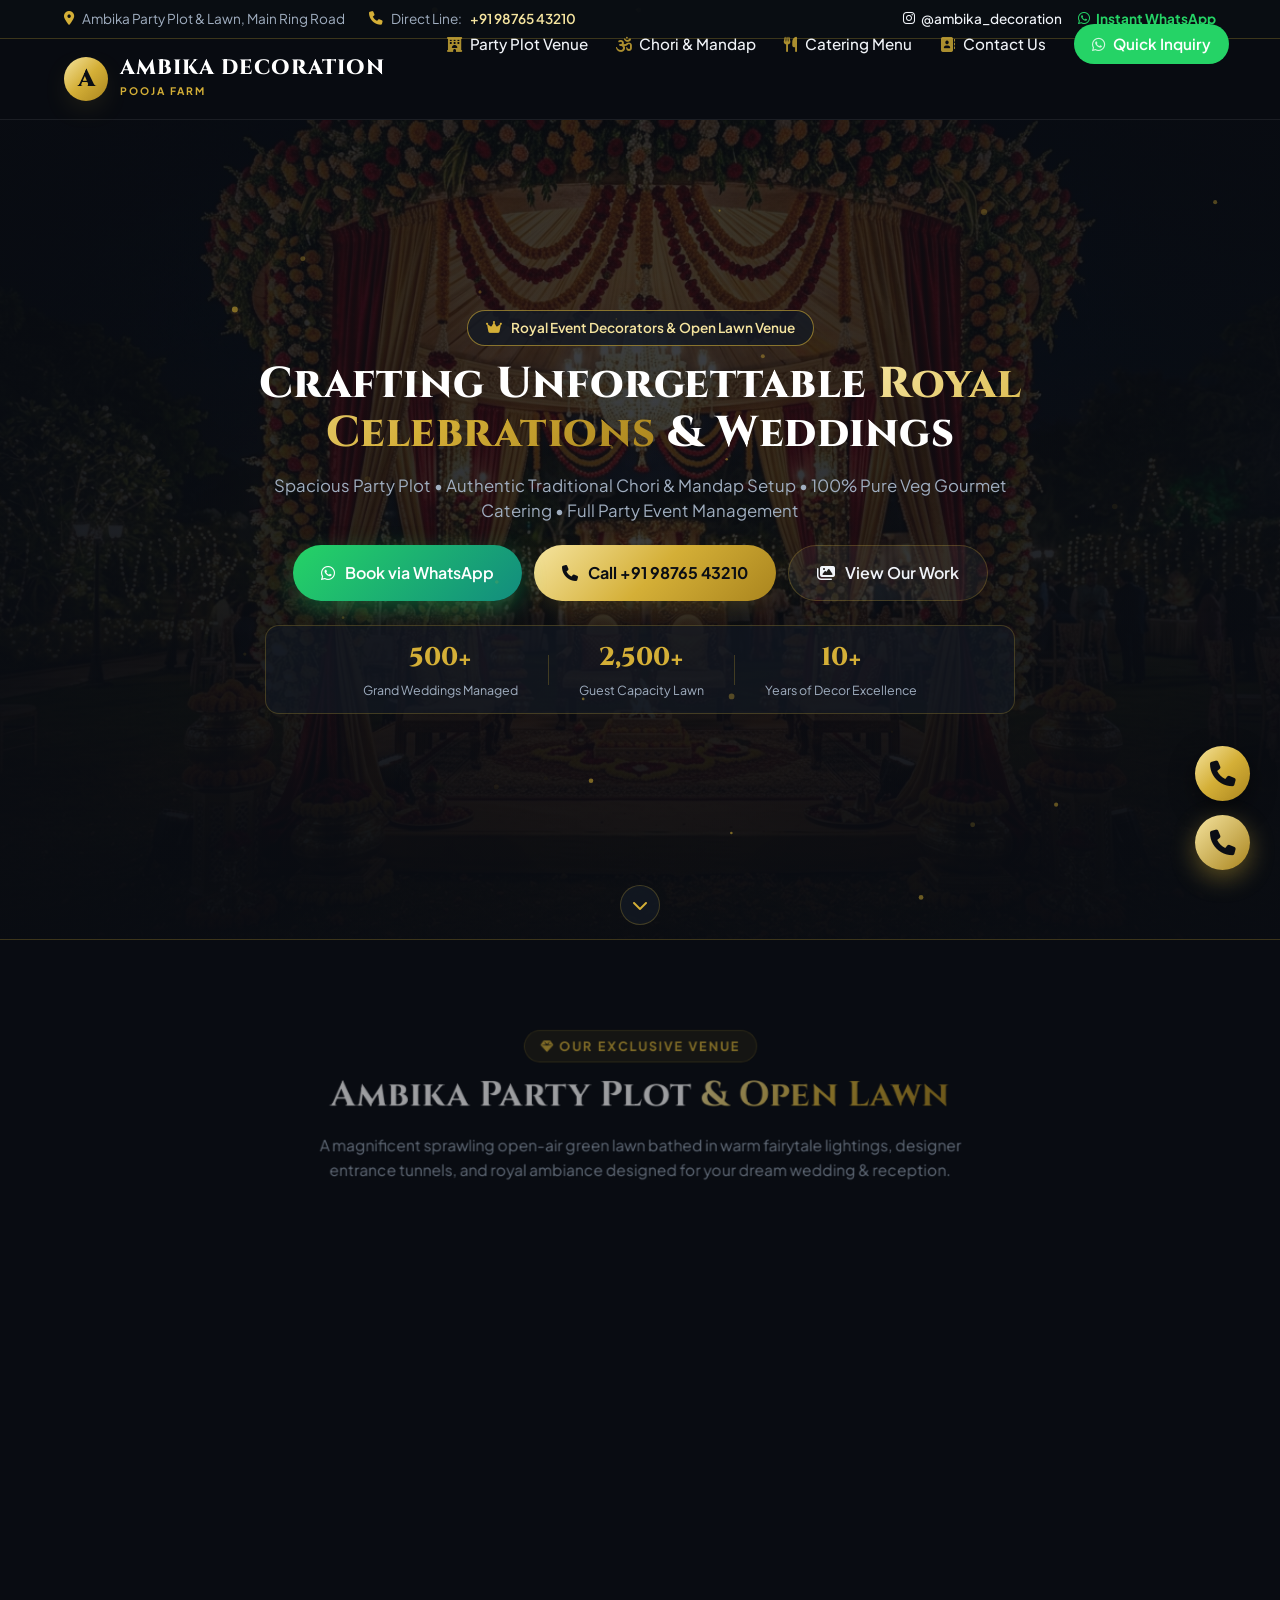
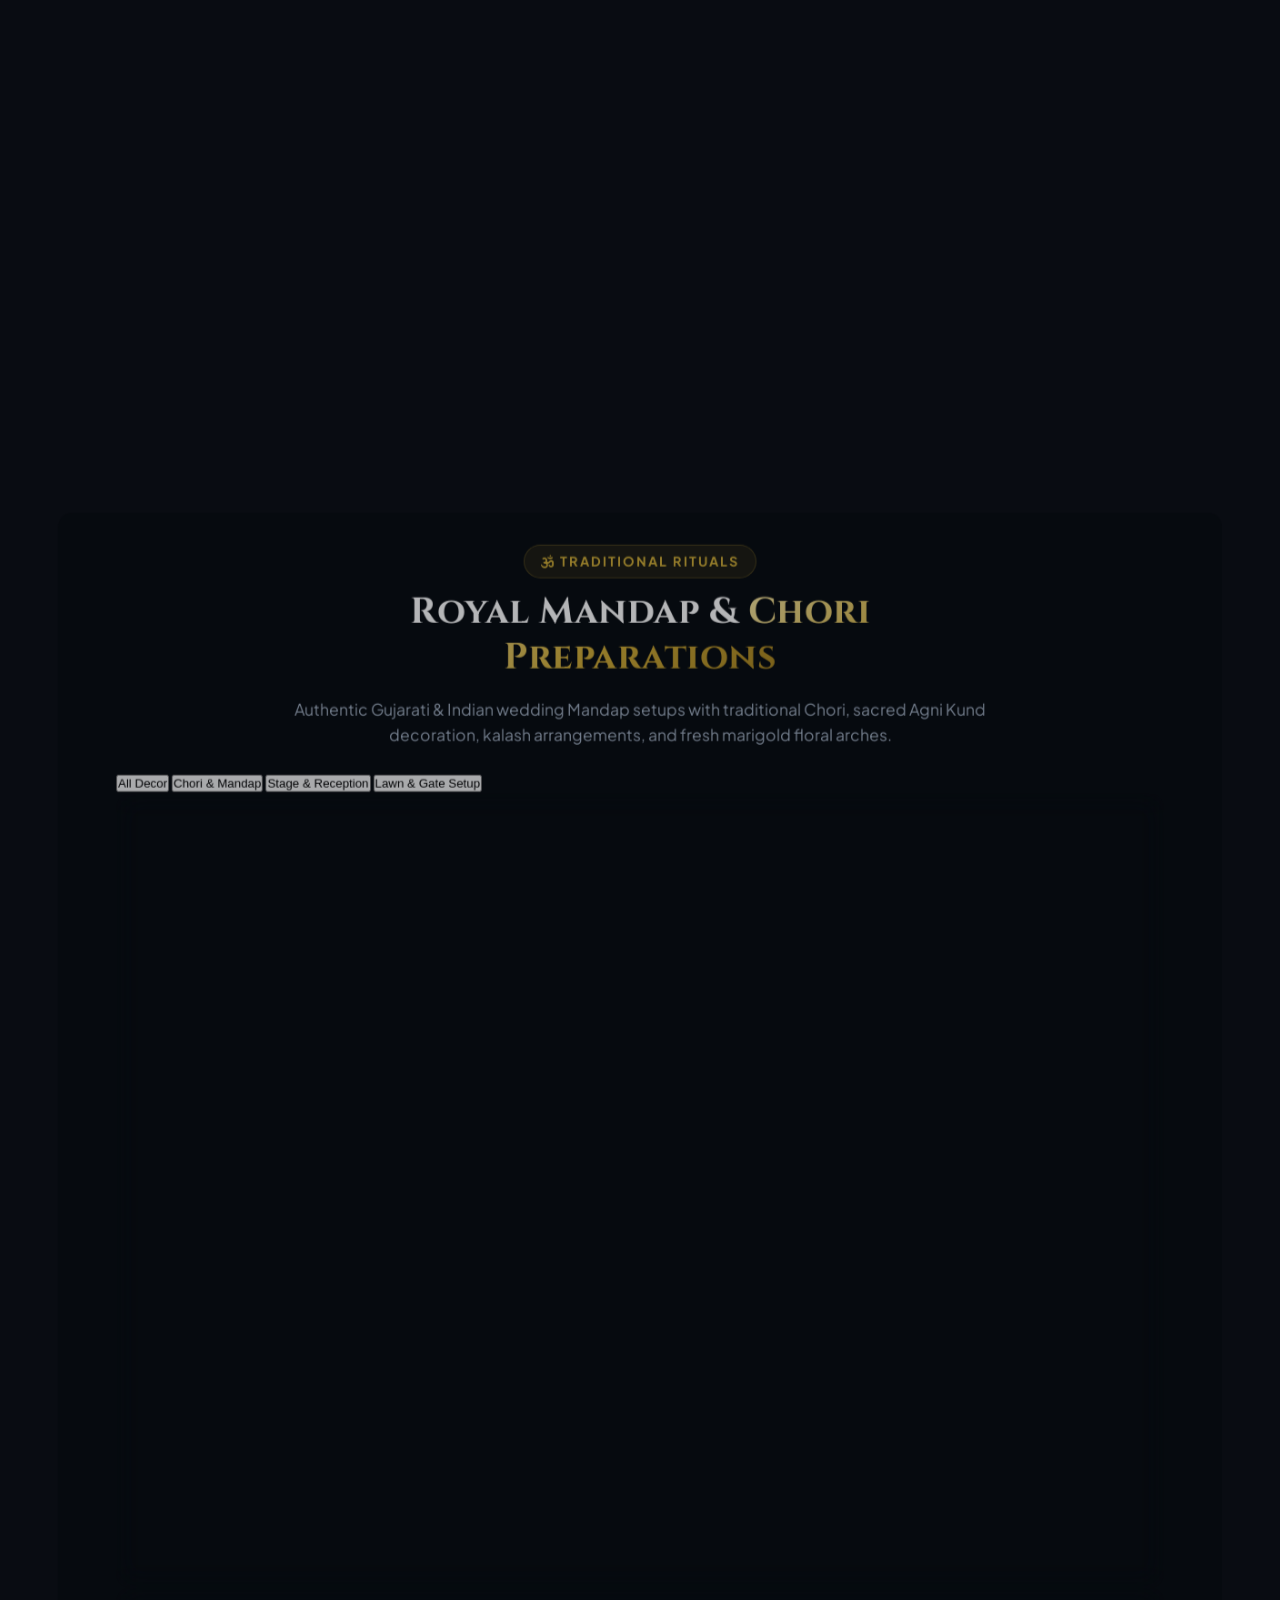
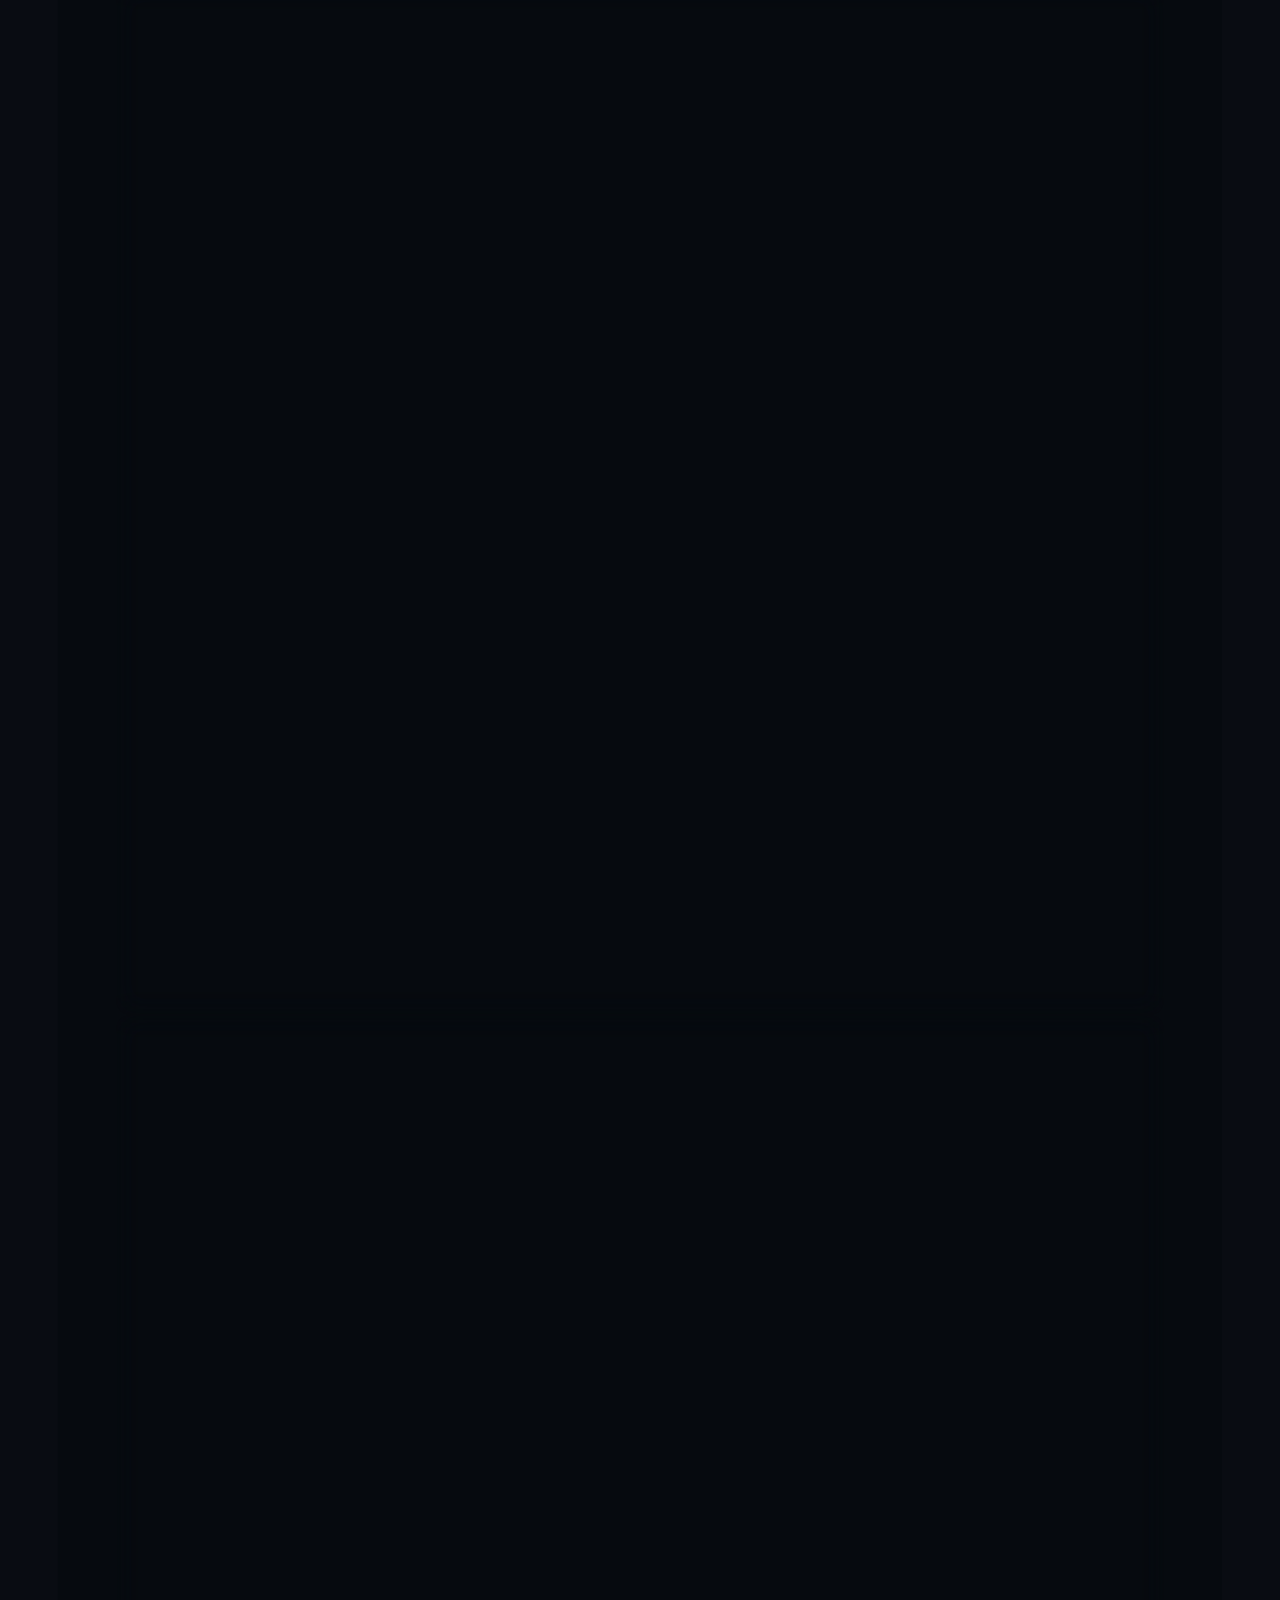
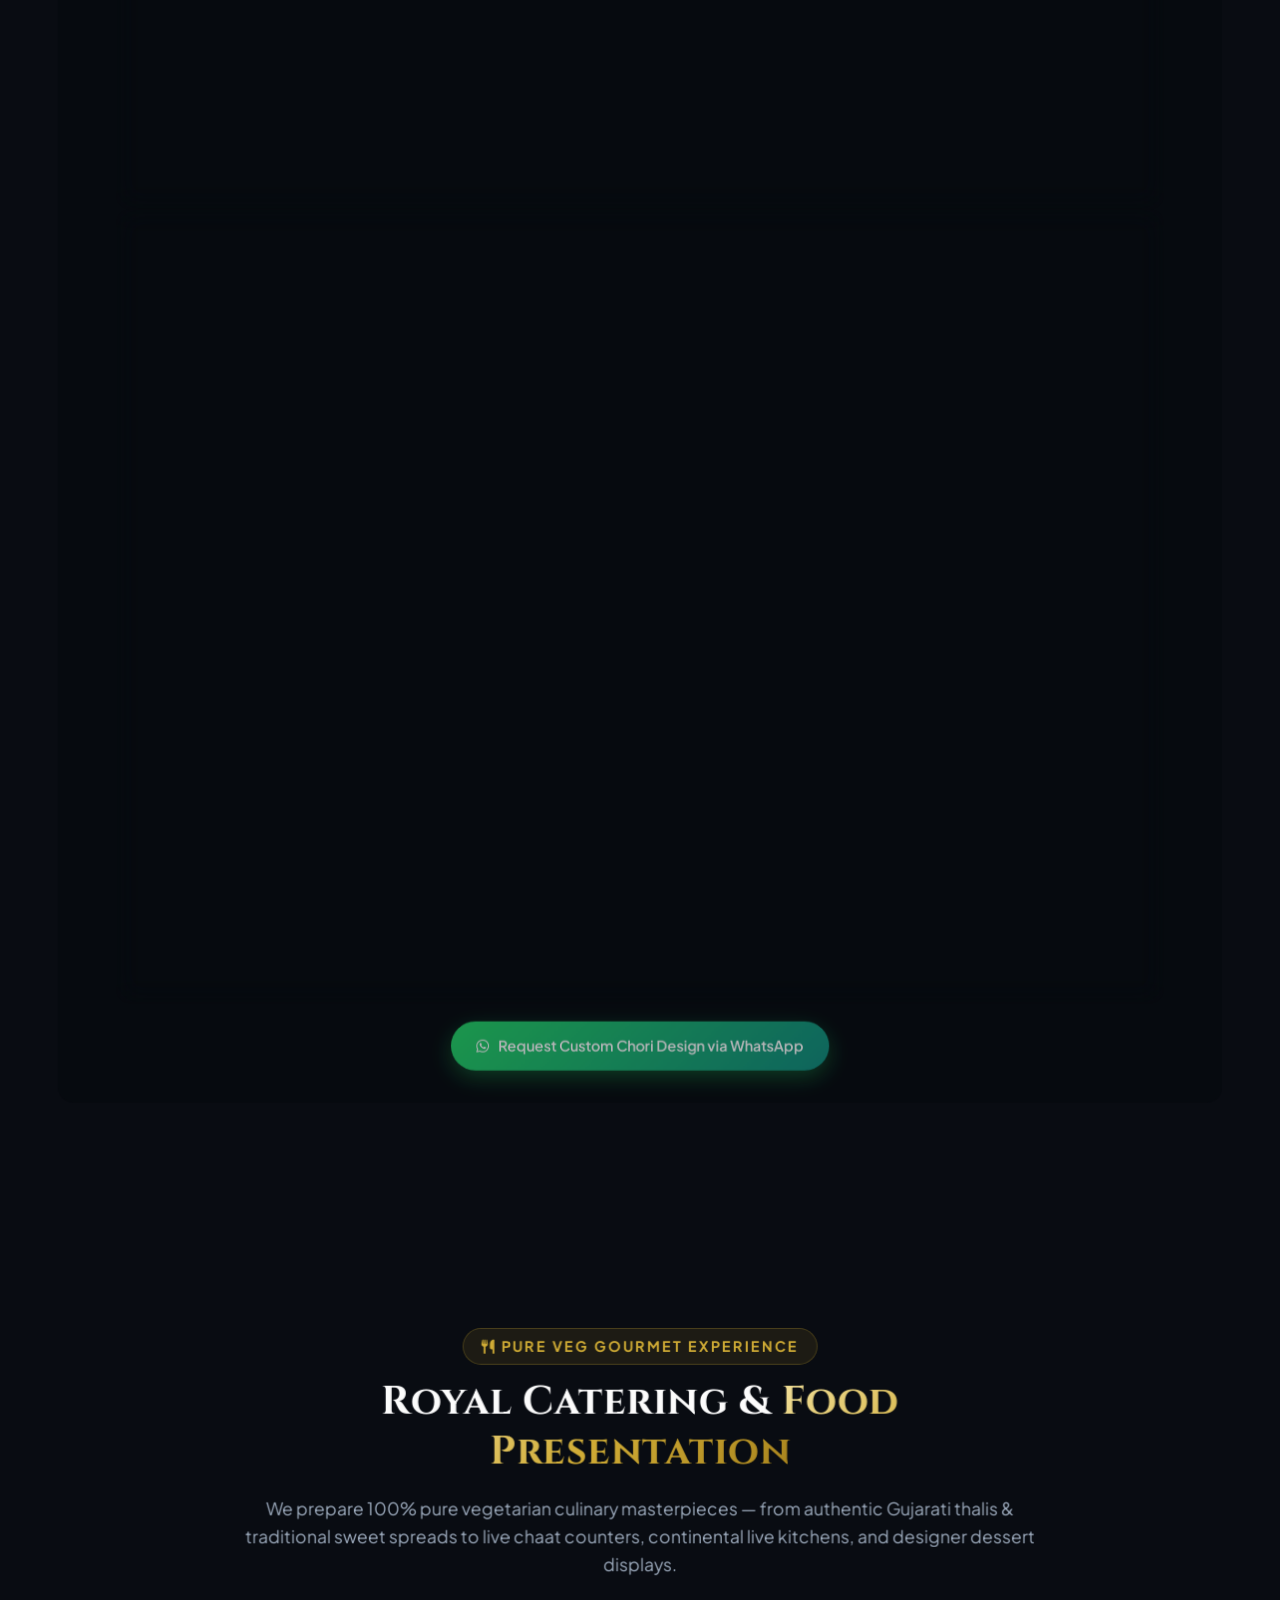
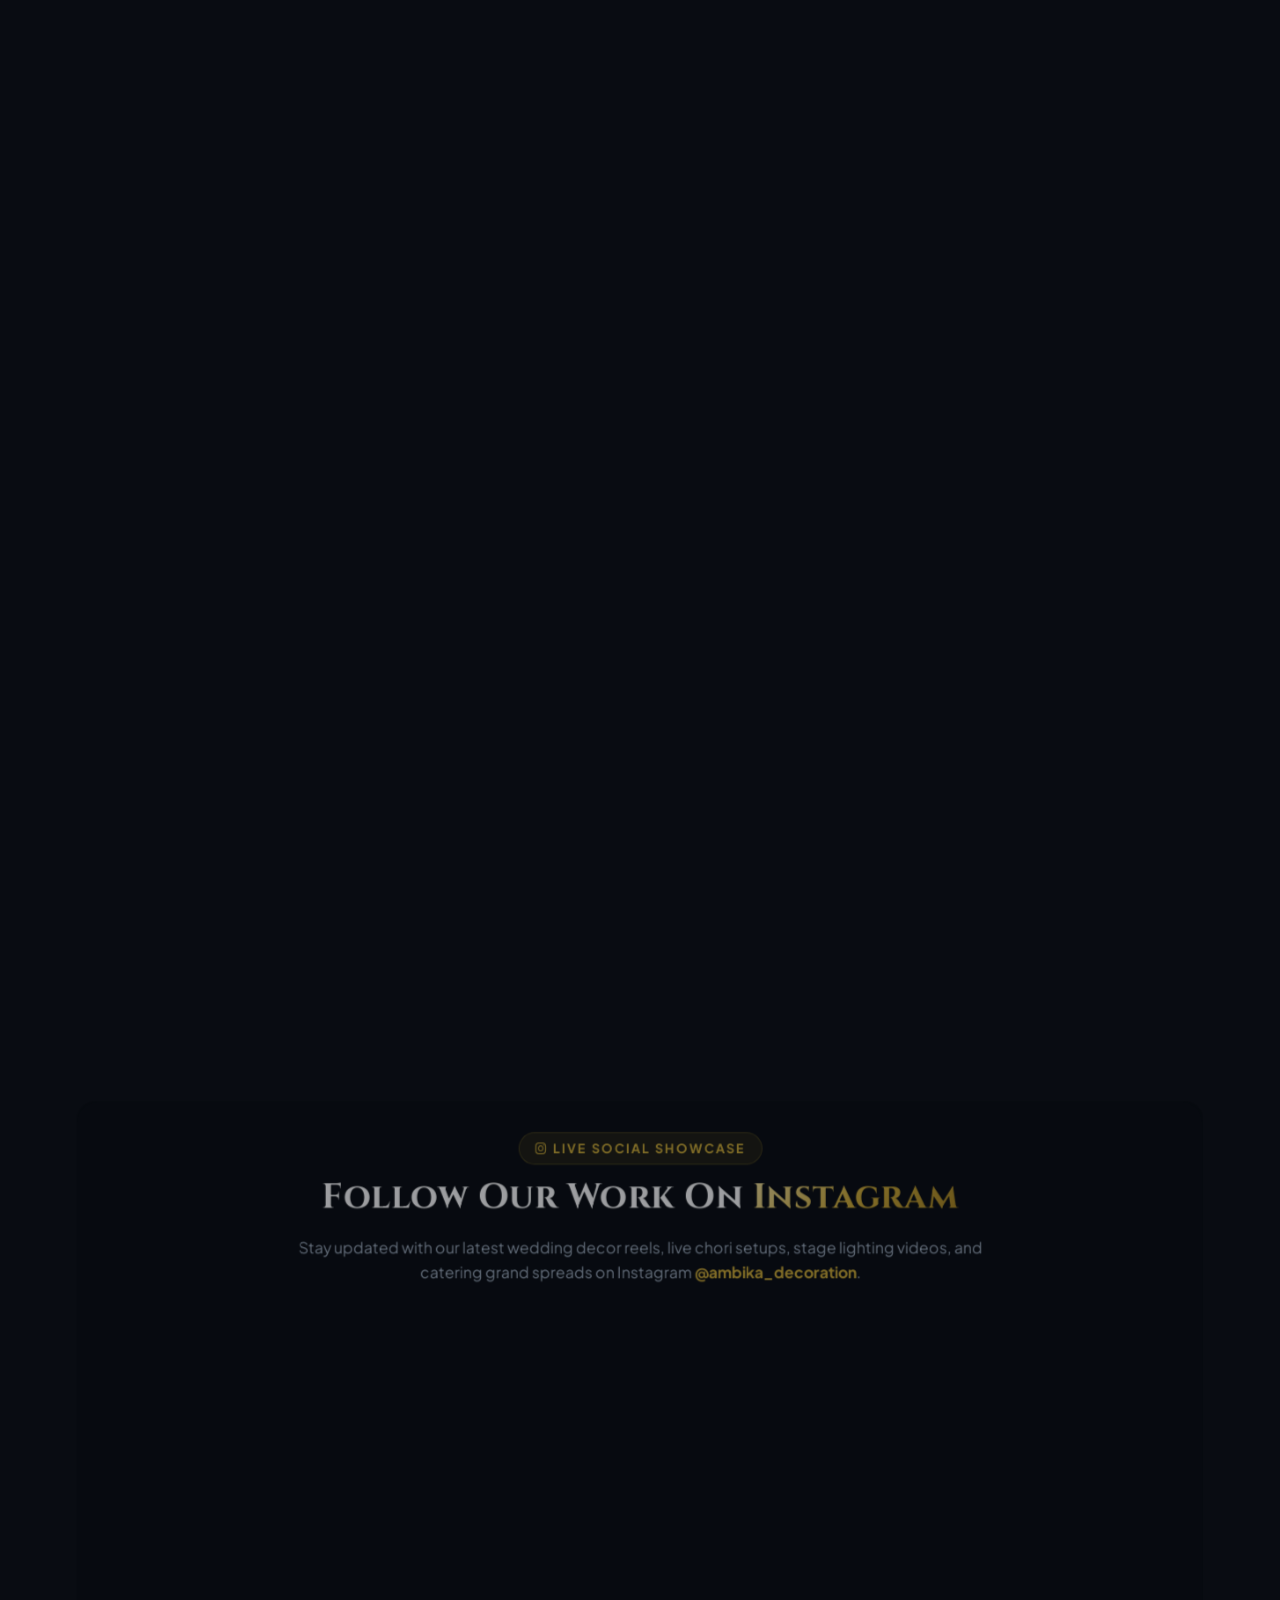
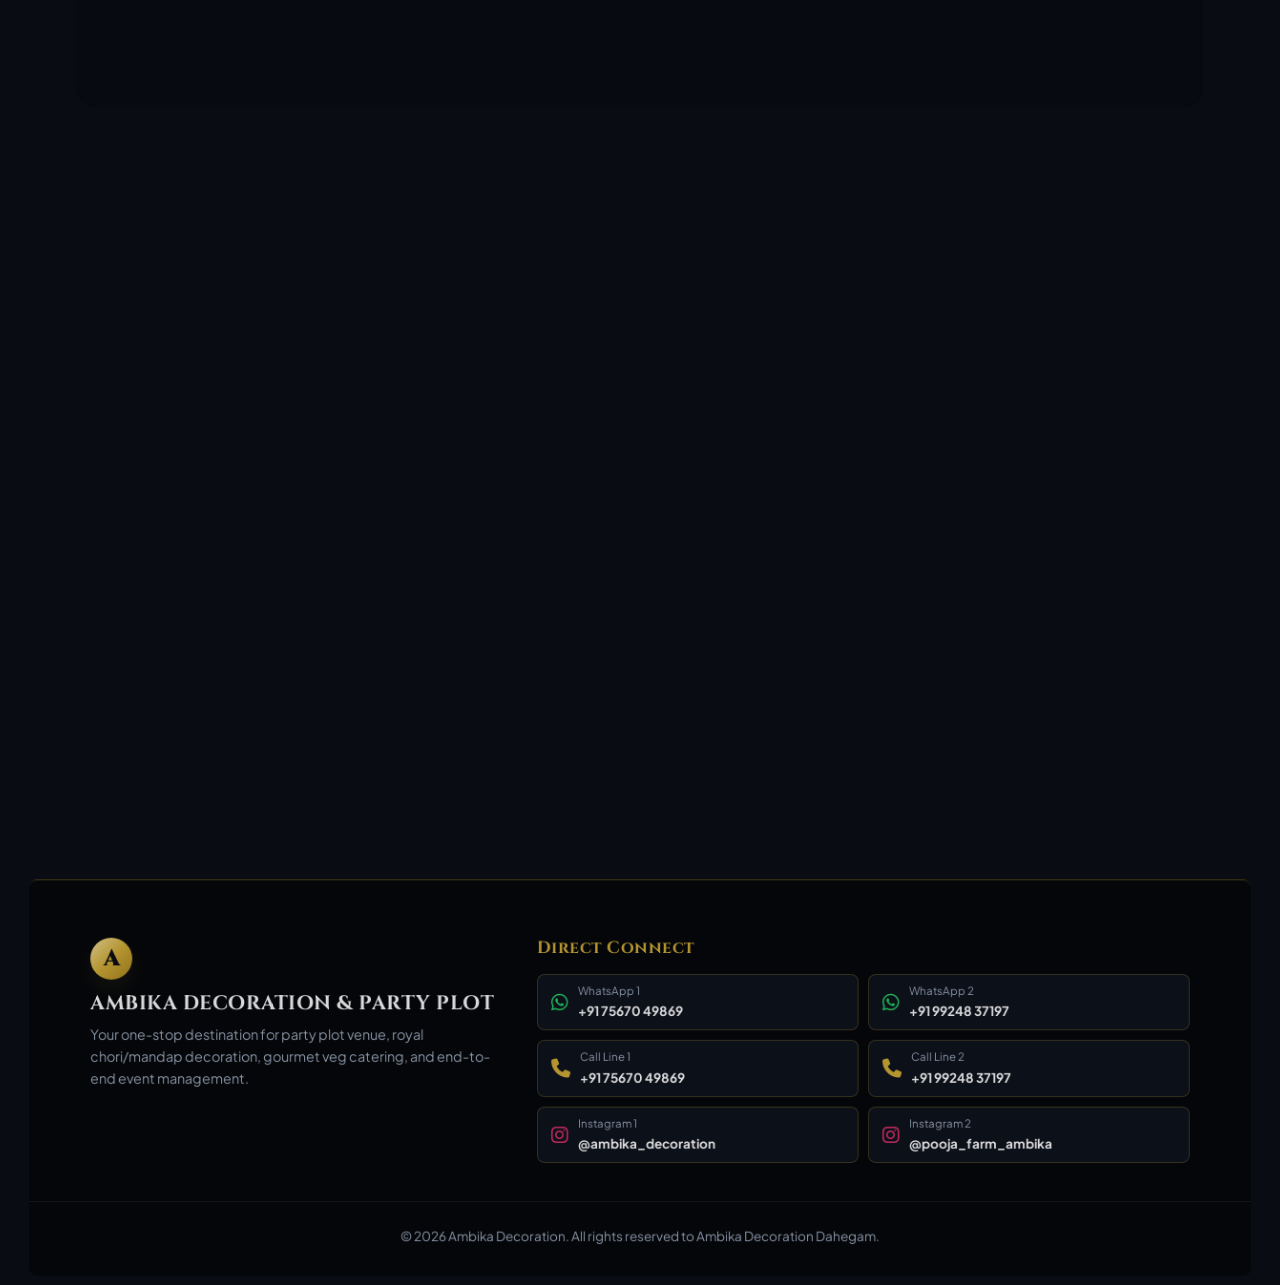
==== index.html @ 1023dcb7 "Refine mobile & tablet responsive layout, preloader, and iPhone-style bottom sheet navigation" ====
<!DOCTYPE html>
<html lang="en">
<head>
  <meta charset="UTF-8">
  <meta name="viewport" content="width=device-width, initial-scale=1.0">
  <title>Ambika Decoration & Party Plot | Luxury Wedding Decor & Catering</title>
  <meta name="description" content="Premire Party Plot venue, traditional Chori & Mandap decoration, and royal catering services for weddings, receptions, sangeet, and grand party events.">
  
  <!-- Google Fonts -->
  <link rel="preconnect" href="https://fonts.googleapis.com">
  <link rel="preconnect" href="https://fonts.gstatic.com" crossorigin>
  <link href="https://fonts.googleapis.com/css2?family=Cinzel:wght@400;600;700;800;900&family=Plus+Jakarta+Sans:wght@300;400;500;600;700&display=swap" rel="stylesheet">
  
  <!-- FontAwesome Icons -->
  <link rel="stylesheet" href="https://cdnjs.cloudflare.com/ajax/libs/font-awesome/6.4.0/css/all.min.css">
  
  <!-- Stylesheets -->
  <link rel="stylesheet" href="styles.css">
</head>
<body>

  <!-- Royal Preloader Screen (3s Character Reveal & 0-100% Counter) -->
  <div id="preloader" class="preloader">
    <div class="preloader-bg-glow glow-top-left"></div>
    <div class="preloader-bg-glow glow-bottom-right"></div>
    
    <div class="preloader-content">
      <div class="preloader-emblem">A</div>
      
      <h1 class="preloader-title" id="preloader-title">
        <span class="char char-gold" style="--i:0">A</span>
        <span class="char char-gold" style="--i:1">M</span>
        <span class="char char-gold" style="--i:2">B</span>
        <span class="char char-gold" style="--i:3">I</span>
        <span class="char char-gold" style="--i:4">K</span>
        <span class="char char-gold" style="--i:5">A</span>
        <span class="char-space">&nbsp;</span>
        <span class="char" style="--i:6">D</span>
        <span class="char" style="--i:7">E</span>
        <span class="char" style="--i:8">C</span>
        <span class="char" style="--i:9">O</span>
        <span class="char" style="--i:10">R</span>
        <span class="char" style="--i:11">A</span>
        <span class="char" style="--i:12">T</span>
        <span class="char" style="--i:13">I</span>
        <span class="char" style="--i:14">O</span>
        <span class="char" style="--i:15">N</span>
      </h1>
      
      <p class="preloader-subtitle">ROYAL CELEBRATIONS • POOJA FARM</p>
      
      <div class="preloader-progress-box">
        <div class="preloader-bar-bg">
          <div class="preloader-bar-fill" id="preloader-bar"></div>
        </div>
        <div class="preloader-counter" id="preloader-counter">000%</div>
      </div>
    </div>
  </div>

  <!-- Background Animated Canvas -->
  <canvas id="sparkle-canvas"></canvas>

  <!-- Top Announcement Bar -->
  <div class="top-bar">
    <div class="container top-bar-content">
      <div class="top-info">
        <span class="info-item"><i class="fa-solid fa-location-dot icon-gold"></i> Ambika Party Plot & Lawn, Main Ring Road</span>
        <span class="info-item"><i class="fa-solid fa-phone icon-gold"></i> Direct Line: <a href="tel:+919876543210">+91 98765 43210</a></span>
      </div>
      <div class="top-socials">
        <a href="https://instagram.com" target="_blank" rel="noopener" class="top-social-link" title="Follow us on Instagram">
          <i class="fa-brands fa-instagram"></i> @ambika_decoration
        </a>
        <a href="https://wa.me/919876543210?text=Hi%20Ambika%20Decoration,%20I%20want%20to%20inquire%20about%20event%20booking" target="_blank" rel="noopener" class="top-social-link whatsapp-glow" title="Chat on WhatsApp">
          <i class="fa-brands fa-whatsapp"></i> Instant WhatsApp
        </a>
      </div>
    </div>
  </div>

  <!-- Backdrop Overlay & Mobile Bottom Sheet Menu -->
  <div class="nav-backdrop" id="nav-backdrop"></div>

  <nav class="nav-menu" id="nav-menu">
    <div class="bottom-sheet-handle"></div>
    <a href="#party-plot" class="nav-link"><i class="fa-solid fa-hotel"></i> Party Plot Venue</a>
    <a href="#chori-decor" class="nav-link"><i class="fa-solid fa-om"></i> Chori & Mandap</a>
    <a href="#catering-menu" class="nav-link"><i class="fa-solid fa-utensils"></i> Catering Menu</a>
    <a href="#inquiry-section" class="nav-link"><i class="fa-solid fa-address-book"></i> Contact Us</a>
    <a href="#inquiry-section" class="nav-link btn-nav-cta"><i class="fa-brands fa-whatsapp"></i> Quick Inquiry</a>
  </nav>

  <!-- Header / Navigation -->
  <header class="navbar" id="navbar">
    <div class="container navbar-container">
      <a href="#hero" class="brand-logo">
        <div class="logo-emblem">A</div>
        <div class="brand-text">
          <span class="brand-name">AMBIKA DECORATION</span>
          <span class="brand-tagline">POOJA FARM</span>
        </div>
      </a>

      <button class="mobile-toggle" id="mobile-toggle" aria-label="Toggle navigation menu">
        <i class="fa-solid fa-bars"></i>
      </button>
    </div>
  </header>

  <!-- Hero Section -->
  <section class="hero" id="hero">
    <div class="hero-overlay"></div>
    <div class="container hero-content">
      <div class="hero-badge fade-in">
        <i class="fa-solid fa-crown icon-gold"></i> Royal Event Decorators & Open Lawn Venue
      </div>
      <h1 class="hero-title fade-in delay-1">
        Crafting Unforgettable <span class="text-gradient">Royal Celebrations</span> & Weddings
      </h1>
      <p class="hero-subtitle fade-in delay-2">
        Spacious Party Plot • Authentic Traditional Chori & Mandap Setup • 100% Pure Veg Gourmet Catering • Full Party Event Management
      </p>

      <div class="hero-buttons fade-in delay-3">
        <a href="https://wa.me/919876543210?text=Hello%20Ambika%20Decoration,%20I%20would%20like%20to%20check%20available%20dates%20for%20my%20event!" target="_blank" rel="noopener" class="btn btn-whatsapp glow-effect">
          <i class="fa-brands fa-whatsapp"></i> Book via WhatsApp
        </a>
        <a href="tel:+919876543210" class="btn btn-call">
          <i class="fa-solid fa-phone"></i> Call +91 98765 43210
        </a>
        <a href="#chori-decor" class="btn btn-outline">
          <i class="fa-solid fa-images"></i> View Our Work
        </a>
      </div>

      <!-- Quick Metrics Strip -->
      <div class="hero-metrics fade-in delay-4">
        <div class="metric-card">
          <span class="metric-number" data-target="500">0</span><span class="metric-plus">+</span>
          <span class="metric-label">Grand Weddings Managed</span>
        </div>
        <div class="metric-divider"></div>
        <div class="metric-card">
          <span class="metric-number" data-target="2500">0</span><span class="metric-plus">+</span>
          <span class="metric-label">Guest Capacity Lawn</span>
        </div>
        <div class="metric-divider"></div>
        <div class="metric-card">
          <span class="metric-number" data-target="10">0</span><span class="metric-plus">+</span>
          <span class="metric-label">Years of Decor Excellence</span>
        </div>
      </div>
    </div>
    
    <div class="scroll-down-indicator">
      <a href="#party-plot" aria-label="Scroll down">
        <i class="fa-solid fa-chevron-down"></i>
      </a>
    </div>
  </section>

  <!-- Section 1: Party Plot Venue -->
  <section class="section party-plot-section" id="party-plot">
    <div class="container">
      <div class="section-header text-center">
        <span class="section-subtitle"><i class="fa-solid fa-gem icon-gold"></i> Our Exclusive Venue</span>
        <h2 class="section-title">Ambika Party Plot <span class="text-gradient">& Open Lawn</span></h2>
        <p class="section-description">
          A magnificent sprawling open-air green lawn bathed in warm fairytale lightings, designer entrance tunnels, and royal ambiance designed for your dream wedding & reception.
        </p>
      </div>

      <div class="party-plot-grid">
        <div class="party-plot-main-card glass-card scroll-reveal">
          <div class="image-wrapper">
            <img src="assets/images/party_plot_lawn.jpg" alt="Ambika Party Plot Decorated Night View" class="showcase-img">
            <div class="img-badge"><i class="fa-solid fa-star"></i> Night Lightings Setup</div>
          </div>
          <div class="card-content">
            <h3>Illuminated Lawn & Dining Setup</h3>
            <p>Our venue features lush carpet grass, grand chandelier overheads, sparkling fairy light tunnels, and comfortable seating layouts for over 2,500+ guests simultaneously.</p>
            <ul class="feature-checklist">
              <li><i class="fa-solid fa-check-circle icon-gold"></i> Spacious Open-Air Lawn with Natural Greenery</li>
              <li><i class="fa-solid fa-check-circle icon-gold"></i> Premium AC Bridal & Groom Changing Suites</li>
              <li><i class="fa-solid fa-check-circle icon-gold"></i> 200+ Car Parking Space with Security</li>
              <li><i class="fa-solid fa-check-circle icon-gold"></i> 100% Uninterrupted Power Backup Generator</li>
            </ul>
            <div class="action-row">
              <a href="https://wa.me/919876543210?text=Hi%20Ambika%20Decoration,%20I%20want%20to%20inquire%20about%20Party%20Plot%20Rental%20dates" target="_blank" class="btn btn-whatsapp-sm">
                <i class="fa-brands fa-whatsapp"></i> Inquire Plot Booking
              </a>
              <a href="tel:+919876543210" class="btn btn-ghost-sm">
                <i class="fa-solid fa-phone"></i> Call Venue Manager
              </a>
            </div>
          </div>
        </div>

        <div class="party-plot-sub-card glass-card scroll-reveal delay-1">
          <div class="image-wrapper">
            <img src="assets/images/sangeet_stage_decor.jpg" alt="Royal Sangeet and Reception Stage Decoration" class="showcase-img">
            <div class="img-badge"><i class="fa-solid fa-crown"></i> Stage Decor</div>
          </div>
          <div class="card-content">
            <h3>Grand Stage & Sangeet Backdrop</h3>
            <p>Custom theme stages featuring gold filigree lattice arches, plush velvet drapes, ambient spotlights, and floral arrangements.</p>
          </div>
        </div>
      </div>
    </div>
  </section>

  <!-- Section 2: Traditional Chori & Mandap Setup -->
  <section class="section chori-section dark-bg" id="chori-decor">
    <div class="container">
      <div class="section-header text-center">
        <span class="section-subtitle"><i class="fa-solid fa-om icon-gold"></i> Traditional Rituals</span>
        <h2 class="section-title">Royal Mandap & <span class="text-gradient">Chori Preparations</span></h2>
        <p class="section-description">
          Authentic Gujarati & Indian wedding Mandap setups with traditional Chori, sacred Agni Kund decoration, kalash arrangements, and fresh marigold floral arches.
        </p>
      </div>

      <!-- Filter Controls -->
      <div class="gallery-filters">
        <button class="filter-btn active" data-filter="all">All Decor</button>
        <button class="filter-btn" data-filter="chori">Chori & Mandap</button>
        <button class="filter-btn" data-filter="stage">Stage & Reception</button>
        <button class="filter-btn" data-filter="lawn">Lawn & Gate Setup</button>
      </div>

      <!-- Gallery Grid -->
      <div class="gallery-grid">
        <!-- Chori Card 1 -->
        <div class="gallery-card glass-card scroll-reveal" data-category="chori">
          <div class="gallery-img-container">
            <img src="assets/images/wedding_chori_mandap.jpg" alt="Grand Traditional Wedding Mandap Chori" class="gallery-img">
            <div class="gallery-overlay">
              <button class="btn-lightbox-trigger" data-img="assets/images/wedding_chori_mandap.jpg" data-caption="Grand Traditional Wedding Mandap Chori Setup">
                <i class="fa-solid fa-expand"></i> View Full Image
              </button>
            </div>
          </div>
          <div class="gallery-info">
            <span class="tag">Chori & Mandap</span>
            <h4>Grand Floral Dome Mandap</h4>
            <p>Fresh marigold garlands, red roses, golden chandeliers & carved pillars for sacred wedding phere.</p>
          </div>
        </div>

        <!-- Chori Card 2 -->
        <div class="gallery-card glass-card scroll-reveal delay-1" data-category="chori">
          <div class="gallery-img-container">
            <img src="assets/images/traditional_chori_close.jpg" alt="Traditional Chori Kalash and Ritual Setup" class="gallery-img">
            <div class="gallery-overlay">
              <button class="btn-lightbox-trigger" data-img="assets/images/traditional_chori_close.jpg" data-caption="Traditional Chori Kalash & Agni Kund Detail Setup">
                <i class="fa-solid fa-expand"></i> View Full Image
              </button>
            </div>
          </div>
          <div class="gallery-info">
            <span class="tag">Chori Rituals</span>
            <h4>Authentic Chori & Kalash Vidhi</h4>
            <p>Traditional brass kalash pots with sacred coconut, flower rangoli, and auspicious Agni Kund arrangement.</p>
          </div>
        </div>

        <!-- Stage Card -->
        <div class="gallery-card glass-card scroll-reveal delay-2" data-category="stage">
          <div class="gallery-img-container">
            <img src="assets/images/sangeet_stage_decor.jpg" alt="Sangeet and Reception Royal Stage Backdrop" class="gallery-img">
            <div class="gallery-overlay">
              <button class="btn-lightbox-trigger" data-img="assets/images/sangeet_stage_decor.jpg" data-caption="Sangeet & Reception Royal Stage Setup">
                <i class="fa-solid fa-expand"></i> View Full Image
              </button>
            </div>
          </div>
          <div class="gallery-info">
            <span class="tag">Stage & Sangeet</span>
            <h4>Royal Crimson & Gold Stage</h4>
            <p>Velvet backdrops, chandelier clusters, orchid flower arches and sofa seating for bride and groom.</p>
          </div>
        </div>

        <!-- Lawn Gate Card -->
        <div class="gallery-card glass-card scroll-reveal delay-3" data-category="lawn">
          <div class="gallery-img-container">
            <img src="assets/images/party_plot_lawn.jpg" alt="Party Plot Grand Fairy Light Entrance Tunnel" class="gallery-img">
            <div class="gallery-overlay">
              <button class="btn-lightbox-trigger" data-img="assets/images/party_plot_lawn.jpg" data-caption="Party Plot Fairy Light Entrance Tunnel & Lawn">
                <i class="fa-solid fa-expand"></i> View Full Image
              </button>
            </div>
          </div>
          <div class="gallery-info">
            <span class="tag">Lawn & Gate</span>
            <h4>Fairytale Floral Entrance Tunnel</h4>
            <p>Illuminated archway with hanging crystal lights and rose flower arrangements welcoming your guests.</p>
          </div>
        </div>
      </div>
      
      <div class="text-center margin-top-lg">
        <a href="https://wa.me/919876543210?text=Hi%20Ambika%20Decoration,%20I%20want%20to%20see%20more%20Chori%20Mandap%20designs%20and%20pricing!" target="_blank" class="btn btn-whatsapp glow-effect">
          <i class="fa-brands fa-whatsapp"></i> Request Custom Chori Design via WhatsApp
        </a>
      </div>
    </div>
  </section>

  <!-- Section 3: Catering & Food Delicacies -->
  <section class="section catering-section" id="catering-menu">
    <div class="container">
      <div class="section-header text-center">
        <span class="section-subtitle"><i class="fa-solid fa-utensils icon-gold"></i> Pure Veg Gourmet Experience</span>
        <h2 class="section-title">Royal Catering & <span class="text-gradient">Food Presentation</span></h2>
        <p class="section-description">
          We prepare 100% pure vegetarian culinary masterpieces — from authentic Gujarati thalis & traditional sweet spreads to live chaat counters, continental live kitchens, and designer dessert displays.
        </p>
      </div>

      <!-- Catering Highlights Grid -->
      <div class="catering-hero-grid margin-bottom-xl">
        <div class="catering-feature-card glass-card scroll-reveal">
          <div class="image-wrapper">
            <img src="assets/images/catering_buffet.jpg" alt="Opulent Indian Wedding Catering Buffet" class="showcase-img">
            <div class="img-badge"><i class="fa-solid fa-leaf"></i> 100% Pure Veg</div>
          </div>
          <div class="card-body">
            <h3>Gourmet Buffet & Live Counters</h3>
            <p>Steaming silver chafing dishes with rich Paneer Butter Masala, Saffron Royal Biryani, Garlic Naans, and live food counters managed by master chefs.</p>
          </div>
        </div>

        <div class="catering-feature-card glass-card scroll-reveal delay-1">
          <div class="image-wrapper">
            <img src="assets/images/catering_sweets.jpg" alt="Traditional Indian Wedding Sweets Platter" class="showcase-img">
            <div class="img-badge"><i class="fa-solid fa-cookie-bite"></i> Signature Sweets</div>
          </div>
          <div class="card-body">
            <h3>Artisanal Sweets & Dessert Bar</h3>
            <p>Hot golden Jalebi with Rabdi, Silver-leaf Kaju Katli, Pistachio Barfi, Soft Gulab Jamun, Rasgulla, and Basundi served in traditional brassware.</p>
          </div>
        </div>
      </div>

      <!-- Interactive Menu Tabs -->
      <div class="menu-tab-container glass-card scroll-reveal">
        <div class="menu-tab-header">
          <button class="menu-tab-btn active" data-tab="gujarati">
            <i class="fa-solid fa-bowl-food"></i> Royal Gujarati / Rajasthani
          </button>
          <button class="menu-tab-btn" data-tab="north-indian">
            <i class="fa-solid fa-fire-burner"></i> North Indian & Chinese
          </button>
          <button class="menu-tab-btn" data-tab="live-counters">
            <i class="fa-solid fa-shop"></i> Live Food Counters
          </button>
          <button class="menu-tab-btn" data-tab="sweets-beverages">
            <i class="fa-solid fa-ice-cream"></i> Sweets & Mocktails
          </button>
        </div>

        <div class="menu-tab-content">
          <!-- Tab 1: Gujarati Thali -->
          <div class="tab-pane active" id="tab-gujarati">
            <div class="menu-grid">
              <div class="menu-item">
                <div class="menu-item-header">
                  <span class="item-name">Kaju Draksh Undhiyu & Puri</span>
                  <span class="badge-veg">Pure Veg</span>
                </div>
                <p class="item-desc">Traditional winter dish cooked with mixed winter veggies, dry fruits, and aromatic spices.</p>
              </div>

              <div class="menu-item">
                <div class="menu-item-header">
                  <span class="item-name">Gujarati Kadhi & Saffron Pulav</span>
                  <span class="badge-veg">Pure Veg</span>
                </div>
                <p class="item-desc">Sweet and tangy tempered yogurt kadhi served with basmati saffron rice.</p>
              </div>

              <div class="menu-item">
                <div class="menu-item-header">
                  <span class="item-name">Dal Baati Churma (Rajasthani)</span>
                  <span class="badge-veg">Pure Veg</span>
                </div>
                <p class="item-desc">Baked wheat balls dipped in pure desi ghee served with spicy panchmel dal and sweet churma.</p>
              </div>

              <div class="menu-item">
                <div class="menu-item-header">
                  <span class="item-name">Khandvi & Patra Farsan Platter</span>
                  <span class="badge-veg">Pure Veg</span>
                </div>
                <p class="item-desc">Freshly tempered gram flour rolls with mustard seeds, sesame, and fresh coconut garnishing.</p>
              </div>
            </div>
          </div>

          <!-- Tab 2: North Indian -->
          <div class="tab-pane" id="tab-north-indian">
            <div class="menu-grid">
              <div class="menu-item">
                <div class="menu-item-header">
                  <span class="item-name">Paneer Lababdar / Shahi Paneer</span>
                  <span class="badge-veg">Pure Veg</span>
                </div>
                <p class="item-desc">Cottage cheese cubes simmered in creamy tomato onion gravy with butter and kasturi methi.</p>
              </div>

              <div class="menu-item">
                <div class="menu-item-header">
                  <span class="item-name">Dal Makhani (24-Hour Slow Cooked)</span>
                  <span class="badge-veg">Pure Veg</span>
                </div>
                <p class="item-desc">Rich black lentils slow-cooked overnight with cream, white butter, and aromatic spices.</p>
              </div>

              <div class="menu-item">
                <div class="menu-item-header">
                  <span class="item-name">Live Tandoori Roti & Naan Counter</span>
                  <span class="badge-veg">Live Counter</span>
                </div>
                <p class="item-desc">Butter Naan, Garlic Naan, Missi Roti, and Laccha Paratha served fresh from clay oven.</p>
              </div>

              <div class="menu-item">
                <div class="menu-item-header">
                  <span class="item-name">Hakka Noodles & Manchurian Dry</span>
                  <span class="badge-veg">Indo-Chinese</span>
                </div>
                <p class="item-desc">Wok-tossed noodles with crisp vegetables and vegetable dumpling balls in tangy sauce.</p>
              </div>
            </div>
          </div>

          <!-- Tab 3: Live Counters -->
          <div class="tab-pane" id="tab-live-counters">
            <div class="menu-grid">
              <div class="menu-item">
                <div class="menu-item-header">
                  <span class="item-name">Delhi Dahi Bhalla & Pani Puri Counter</span>
                  <span class="badge-veg">Live Counter</span>
                </div>
                <p class="item-desc">5 flavors of mineral water pani puri with soft creamy dahi vada and pomegranate seeds.</p>
              </div>

              <div class="menu-item">
                <div class="menu-item-header">
                  <span class="item-name">Woodfired Italian Pizza & Pasta Bar</span>
                  <span class="badge-veg">Live Counter</span>
                </div>
                <p class="item-desc">Custom pasta (Penne/Fettuccine) in Alfredo/Arrabbiata sauce with exotic veggies.</p>
              </div>

              <div class="menu-item">
                <div class="menu-item-header">
                  <span class="item-name">Live Pav Bhaji & Tawa Pulav</span>
                  <span class="badge-veg">Live Counter</span>
                </div>
                <p class="item-desc">Hot buttery bhaji on big iron tawa served with soft toasted pavs and lemon wedges.</p>
              </div>

              <div class="menu-item">
                <div class="menu-item-header">
                  <span class="item-name">South Indian Dosa & Uttapam Station</span>
                  <span class="badge-veg">Live Counter</span>
                </div>
                <p class="item-desc">Crispy Masala Dosa, Paper Dosa, and Onion Uttapam served with 3 coconut chutneys and sambar.</p>
              </div>
            </div>
          </div>

          <!-- Tab 4: Sweets & Beverages -->
          <div class="tab-pane" id="tab-sweets-beverages">
            <div class="menu-grid">
              <div class="menu-item">
                <div class="menu-item-header">
                  <span class="item-name">Live Jalebi & Rabdi Counter</span>
                  <span class="badge-veg">Signature Sweet</span>
                </div>
                <p class="item-desc">Crispy hot saffron jalebis fried in pure ghee paired with thick chilled rabdi.</p>
              </div>

              <div class="menu-item">
                <div class="menu-item-header">
                  <span class="item-name">Sitaphal & Kesar Pista Basundi</span>
                  <span class="badge-veg">Signature Sweet</span>
                </div>
                <p class="item-desc">Rich condensed milk dessert infused with real custard apple pulp and saffron pista shavings.</p>
              </div>

              <div class="menu-item">
                <div class="menu-item-header">
                  <span class="item-name">Exotic Welcome Drinks & Mocktails</span>
                  <span class="badge-veg">Live Beverage</span>
                </div>
                <p class="item-desc">Blue Lagoon, Virgin Mojito, Mango Mastani, Fresh Guava Chilli, and Roasted Masala Chaas.</p>
              </div>

              <div class="menu-item">
                <div class="menu-item-header">
                  <span class="item-name">Ice Cream Sundae & Dryfruit Counter</span>
                  <span class="badge-veg">Dessert Station</span>
                </div>
                <p class="item-desc">Assorted gourmet ice creams topped with chocolate fountains, nuts, and fresh berries.</p>
              </div>
            </div>
          </div>
        </div>

        <div class="menu-footer-cta">
          <span>Need a customized catering menu for 200 to 5,000 guests?</span>
          <a href="https://wa.me/919876543210?text=Hi%20Ambika%20Catering,%20please%20send%20me%20your%20full%20Catering%20Menu%20PDF%20and%20per-plate%20pricing" target="_blank" class="btn btn-whatsapp-sm">
            <i class="fa-brands fa-whatsapp"></i> Get Full Menu PDF on WhatsApp
          </a>
        </div>
      </div>
    </div>
  </section>

  <!-- Section 4: Live Instagram Feed Highlights -->
  <section class="section instagram-section dark-bg" id="instagram-feed">
    <div class="container">
      <div class="section-header text-center">
        <span class="section-subtitle"><i class="fa-brands fa-instagram icon-gold"></i> Live Social Showcase</span>
        <h2 class="section-title">Follow Our Work On <span class="text-gradient">Instagram</span></h2>
        <p class="section-description">
          Stay updated with our latest wedding decor reels, live chori setups, stage lighting videos, and catering grand spreads on Instagram <strong class="text-gold">@ambika_decoration</strong>.
        </p>
      </div>

      <div class="instagram-banner glass-card scroll-reveal">
        <div class="insta-profile-info">
          <div class="insta-avatar">
            <i class="fa-solid fa-camera-retro"></i>
          </div>
          <div class="insta-details">
            <h3>@ambika_decoration</h3>
            <p>Ambika Decoration & Party Plot • Event Planner & Caterers</p>
            <div class="insta-stats">
              <span><strong>500+</strong> Posts</span>
              <span><strong>15.2K</strong> Followers</span>
              <span><strong>100%</strong> Happy Clients</span>
            </div>
          </div>
        </div>
        <a href="https://instagram.com" target="_blank" rel="noopener" class="btn btn-insta glow-effect">
          <i class="fa-brands fa-instagram"></i> Follow on Instagram
        </a>
      </div>

      <!-- Instagram Grid Mockup -->
      <div class="insta-grid">
        <a href="https://instagram.com" target="_blank" rel="noopener" class="insta-card scroll-reveal">
          <img src="assets/images/wedding_chori_mandap.jpg" alt="Instagram Post Wedding Mandap Decor">
          <div class="insta-hover-overlay">
            <i class="fa-brands fa-instagram"></i>
            <span>View Reel on Instagram</span>
            <div class="insta-meta"><i class="fa-solid fa-heart"></i> 1,420 likes</div>
          </div>
        </a>

        <a href="https://instagram.com" target="_blank" rel="noopener" class="insta-card scroll-reveal delay-1">
          <img src="assets/images/party_plot_lawn.jpg" alt="Instagram Post Party Plot Lightings">
          <div class="insta-hover-overlay">
            <i class="fa-brands fa-instagram"></i>
            <span>View Reel on Instagram</span>
            <div class="insta-meta"><i class="fa-solid fa-heart"></i> 2,890 likes</div>
          </div>
        </a>

        <a href="https://instagram.com" target="_blank" rel="noopener" class="insta-card scroll-reveal delay-2">
          <img src="assets/images/catering_buffet.jpg" alt="Instagram Post Catering Spread">
          <div class="insta-hover-overlay">
            <i class="fa-brands fa-instagram"></i>
            <span>View Reel on Instagram</span>
            <div class="insta-meta"><i class="fa-solid fa-heart"></i> 1,950 likes</div>
          </div>
        </a>

        <a href="https://instagram.com" target="_blank" rel="noopener" class="insta-card scroll-reveal delay-3">
          <img src="assets/images/traditional_chori_close.jpg" alt="Instagram Post Traditional Chori Setup">
          <div class="insta-hover-overlay">
            <i class="fa-brands fa-instagram"></i>
            <span>View Reel on Instagram</span>
            <div class="insta-meta"><i class="fa-solid fa-heart"></i> 3,120 likes</div>
          </div>
        </a>
      </div>
    </div>
  </section>

  <!-- Section 5: Direct Quick Inquiry Form (WhatsApp & Direct Call) -->
  <section class="section inquiry-section" id="inquiry-section">
    <div class="container">
      <div class="inquiry-box glass-card scroll-reveal">
        <div class="inquiry-grid">
          <div class="inquiry-info">
            <span class="section-subtitle"><i class="fa-solid fa-calendar-check icon-gold"></i> Fast Date Booking</span>
            <h2>Plan Your Event With <span class="text-gradient">Ambika Decoration</span></h2>
            <p>Select your event details below to calculate a quick instant estimate and send your inquiry directly to our team via WhatsApp or Phone Call.</p>
            
            <div class="direct-contact-pills">
              <a href="tel:+919876543210" class="contact-pill">
                <i class="fa-solid fa-phone icon-gold"></i>
                <div>
                  <small>Call Us Directly</small>
                  <strong>+91 98765 43210</strong>
                </div>
              </a>

              <a href="https://wa.me/919876543210" target="_blank" class="contact-pill whatsapp-pill">
                <i class="fa-brands fa-whatsapp"></i>
                <div>
                  <small>Instant WhatsApp</small>
                  <strong>+91 98765 43210</strong>
                </div>
              </a>
            </div>

            <div class="office-hours">
              <i class="fa-solid fa-clock icon-gold"></i> <strong>Booking Office Hours:</strong> 10:00 AM – 10:00 PM (Open All 7 Days)
            </div>
          </div>

          <div class="inquiry-form-card">
            <h3><i class="fa-solid fa-paper-plane icon-gold"></i> Instant WhatsApp Inquiry</h3>
            <form id="whatsapp-inquiry-form" onsubmit="handleInquirySubmit(event)">
              <div class="form-group">
                <label for="event-type">Select Event Type</label>
                <select id="event-type" required>
                  <option value="Grand Wedding & Reception">Grand Wedding & Reception</option>
                  <option value="Sangeet & Mehendi Decor">Sangeet & Mehendi Decor</option>
                  <option value="Party Plot Venue Booking">Party Plot Venue Only</option>
                  <option value="Chori & Mandap Setup">Chori & Mandap Setup</option>
                  <option value="Pure Veg Catering Package">Pure Veg Catering Package</option>
                  <option value="Birthday & Ring Ceremony">Birthday / Ring Ceremony</option>
                </select>
              </div>

              <div class="form-row">
                <div class="form-group">
                  <label for="guest-count">Expected Guests</label>
                  <select id="guest-count" required>
                    <option value="200 - 500 Guests">200 - 500 Guests</option>
                    <option value="500 - 1,000 Guests" selected>500 - 1,000 Guests</option>
                    <option value="1,000 - 2,500 Guests">1,000 - 2,500 Guests</option>
                    <option value="2,500+ Grand Event">2,500+ Grand Event</option>
                  </select>
                </div>

                <div class="form-group">
                  <label for="event-date">Approx. Event Date</label>
                  <input type="date" id="event-date" required>
                </div>
              </div>

              <div class="form-group">
                <label for="user-name">Your Full Name</label>
                <input type="text" id="user-name" placeholder="Enter your name" required>
              </div>

              <div class="form-group">
                <label for="special-requirements">Requirements / Notes (Optional)</label>
                <textarea id="special-requirements" rows="2" placeholder="e.g. Need Mandap floral theme + 800 guests catering"></textarea>
              </div>

              <button type="submit" class="btn btn-whatsapp btn-block glow-effect">
                <i class="fa-brands fa-whatsapp"></i> Send Inquiry on WhatsApp Now
              </button>
            </form>
          </div>
        </div>
      </div>
    </div>
  </section>

  <!-- Footer -->
  <footer class="footer">
    <div class="container footer-content">
      <div class="footer-brand">
        <div class="logo-emblem">A</div>
        <h3>AMBIKA DECORATION & PARTY PLOT</h3>
        <p>Your one-stop destination for party plot venue, royal chori/mandap decoration, gourmet veg catering, and end-to-end event management.</p>
      </div>

      <div class="footer-links">
        <h4>Direct Connect</h4>
        <div class="footer-connect-grid">
          <a href="https://wa.me/917567049869" target="_blank" rel="noopener" class="footer-grid-card wa-card">
            <i class="fa-brands fa-whatsapp icon-whatsapp"></i>
            <div>
              <small>WhatsApp 1</small>
              <strong>+91 75670 49869</strong>
            </div>
          </a>

          <a href="https://wa.me/919924837197" target="_blank" rel="noopener" class="footer-grid-card wa-card">
            <i class="fa-brands fa-whatsapp icon-whatsapp"></i>
            <div>
              <small>WhatsApp 2</small>
              <strong>+91 99248 37197</strong>
            </div>
          </a>

          <a href="tel:+917567049869" class="footer-grid-card phone-card">
            <i class="fa-solid fa-phone icon-gold"></i>
            <div>
              <small>Call Line 1</small>
              <strong>+91 75670 49869</strong>
            </div>
          </a>

          <a href="tel:+919924837197" class="footer-grid-card phone-card">
            <i class="fa-solid fa-phone icon-gold"></i>
            <div>
              <small>Call Line 2</small>
              <strong>+91 99248 37197</strong>
            </div>
          </a>

          <a href="https://instagram.com" target="_blank" rel="noopener" class="footer-grid-card insta-card">
            <i class="fa-brands fa-instagram icon-insta"></i>
            <div>
              <small>Instagram 1</small>
              <strong>@ambika_decoration</strong>
            </div>
          </a>

          <a href="https://instagram.com" target="_blank" rel="noopener" class="footer-grid-card insta-card">
            <i class="fa-brands fa-instagram icon-insta"></i>
            <div>
              <small>Instagram 2</small>
              <strong>@pooja_farm_ambika</strong>
            </div>
          </a>
        </div>
      </div>
    </div>

    <div class="footer-bottom text-center">
      <div class="container">
        <p>&copy; 2026 Ambika Decoration. All rights reserved to Ambika Decoration Dahegam.</p>
      </div>
    </div>
  </footer>

  <!-- Lightbox Modal -->
  <div class="lightbox-modal" id="lightbox-modal">
    <div class="lightbox-content">
      <button class="lightbox-close" id="lightbox-close">&times;</button>
      <img src="" alt="" id="lightbox-img">
      <div class="lightbox-caption" id="lightbox-caption"></div>
      <div class="lightbox-action">
        <a href="https://wa.me/917567049869?text=Hi%20Ambika%20Decoration,%20I%20am%20interested%20in%20this%20exact%20decoration%20design!" target="_blank" class="btn btn-whatsapp-sm">
          <i class="fa-brands fa-whatsapp"></i> WhatsApp Line 1
        </a>
        <a href="https://wa.me/919924837197?text=Hi%20Ambika%20Decoration,%20I%20am%20interested%20in%20this%20exact%20decoration%20design!" target="_blank" class="btn btn-whatsapp-sm">
          <i class="fa-brands fa-whatsapp"></i> WhatsApp Line 2
        </a>
      </div>
    </div>
  </div>

  <!-- Floating Sticky Action Buttons (2 Direct Call Buttons for Both Numbers) -->
  <div class="floating-actions">
    <a href="tel:+917567049869" class="float-btn float-phone" title="Call Line 1 (+91 75670 49869)">
      <i class="fa-solid fa-phone"></i>
      <span class="float-tooltip">Call +91 75670 49869</span>
    </a>

    <a href="tel:+919924837197" class="float-btn float-phone float-phone-alt" title="Call Line 2 (+91 99248 37197)">
      <i class="fa-solid fa-phone"></i>
      <span class="float-tooltip">Call +91 99248 37197</span>
    </a>
  </div>

  <!-- Mobile Bottom Quick Navigation Bar -->
  <div class="mobile-bottom-bar">
    <a href="tel:+917567049869" class="mobile-bar-item">
      <i class="fa-solid fa-phone"></i>
      <span>Call 1</span>
    </a>
    <a href="tel:+919924837197" class="mobile-bar-item">
      <i class="fa-solid fa-phone"></i>
      <span>Call 2</span>
    </a>
    <a href="https://wa.me/917567049869?text=Hi%20Ambika%20Decoration!" target="_blank" class="mobile-bar-item highlight-wa">
      <i class="fa-brands fa-whatsapp"></i>
      <span>WhatsApp 1</span>
    </a>
    <a href="https://wa.me/919924837197?text=Hi%20Ambika%20Decoration!" target="_blank" class="mobile-bar-item highlight-wa">
      <i class="fa-brands fa-whatsapp"></i>
      <span>WhatsApp 2</span>
    </a>
    <a href="#inquiry-section" class="mobile-bar-item">
      <i class="fa-solid fa-calendar-check"></i>
      <span>Inquire</span>
    </a>
  </div>

  <!-- JavaScript -->
  <script src="script.js"></script>
</body>
</html>
---- styles.css ----
/* ==========================================================================
   Ambika Decoration & Party Plot - Master Design System & Custom Animations
   ========================================================================== */

:root {
  /* Royal Color Palette */
  --bg-dark: #090c12;
  --bg-card: rgba(19, 25, 36, 0.75);
  --bg-card-hover: rgba(26, 34, 48, 0.85);
  --bg-elevated: #111723;
  
  --gold-primary: #d4af37;
  --gold-light: #f5e49f;
  --gold-dark: #aa851e;
  --gold-gradient: linear-gradient(135deg, #f5e49f 0%, #d4af37 50%, #aa851e 100%);
  
  --crimson-primary: #7a1523;
  --crimson-light: #a32235;
  --crimson-dark: #4a0913;
  
  --whatsapp-color: #25d366;
  --whatsapp-glow: rgba(37, 211, 102, 0.4);
  
  --text-main: #f0f3f8;
  --text-muted: #a0aec0;
  --text-gold: #e5c158;
  
  --border-gold: rgba(212, 175, 55, 0.25);
  --border-gold-bright: rgba(212, 175, 55, 0.6);
  --border-glass: rgba(255, 255, 255, 0.08);
  
  --radius-sm: 8px;
  --radius-md: 14px;
  --radius-lg: 22px;
  --radius-pill: 50px;
  
  --shadow-gold: 0 10px 30px -10px rgba(212, 175, 55, 0.3);
  --shadow-card: 0 15px 35px rgba(0, 0, 0, 0.4);
  --shadow-glow: 0 0 25px rgba(212, 175, 55, 0.25);
  
  --font-heading: 'Cinzel', serif;
  --font-body: 'Plus Jakarta Sans', sans-serif;
  
  --transition-fast: 0.2s ease;
  --transition-normal: 0.35s cubic-bezier(0.25, 1, 0.5, 1);
}

/* Base & Reset */
*, *::before, *::after {
  box-sizing: border-box;
  margin: 0;
  padding: 0;
}

html {
  scroll-behavior: smooth;
  font-size: 16px;
}

/* ==========================================================================
   Royal Preloader Screen (3s Character Reveal & 0-100% Counter)
   ========================================================================== */
.preloader {
  position: fixed;
  top: 0;
  left: 0;
  width: 100vw;
  height: 100vh;
  background-color: #07090e;
  z-index: 10000;
  display: flex;
  align-items: center;
  justify-content: center;
  overflow: hidden;
  transition: transform 0.85s cubic-bezier(0.77, 0, 0.175, 1), opacity 0.85s cubic-bezier(0.77, 0, 0.175, 1);
  will-change: transform, opacity;
}

.preloader.preloader-hide {
  transform: translateY(-100%);
  opacity: 0;
  pointer-events: none;
}

.preloader-bg-glow {
  position: absolute;
  width: 500px;
  height: 500px;
  border-radius: 50%;
  background: radial-gradient(circle, rgba(212, 175, 55, 0.18) 0%, rgba(9, 12, 18, 0) 70%);
  pointer-events: none;
}
.glow-top-left {
  top: -150px;
  left: -150px;
}
.glow-bottom-right {
  bottom: -150px;
  right: -150px;
}

.preloader-content {
  text-align: center;
  position: relative;
  z-index: 2;
  padding: 20px;
  max-width: 700px;
}

.preloader-emblem {
  width: 60px;
  height: 60px;
  background: var(--gold-gradient);
  color: #0b0e14;
  border-radius: 50%;
  display: flex;
  align-items: center;
  justify-content: center;
  font-family: var(--font-heading);
  font-weight: 900;
  font-size: 2rem;
  margin: 0 auto 20px auto;
  box-shadow: var(--shadow-gold);
  animation: pulse-gold 2s infinite ease-in-out;
}

@keyframes pulse-gold {
  0%, 100% { transform: scale(1); box-shadow: 0 0 20px rgba(212, 175, 55, 0.4); }
  50% { transform: scale(1.08); box-shadow: 0 0 35px rgba(212, 175, 55, 0.8); }
}

.preloader-title {
  font-family: var(--font-heading);
  font-size: 2.8rem;
  font-weight: 800;
  letter-spacing: 4px;
  margin-bottom: 8px;
  display: flex;
  justify-content: center;
  flex-wrap: nowrap;
  white-space: nowrap;
}

.preloader-title .char {
  display: inline-block;
  opacity: 0;
  transform: translateY(20px) scale(0.9);
  animation: charReveal 0.6s cubic-bezier(0.2, 0.8, 0.4, 1) forwards;
  animation-delay: calc(var(--i) * 0.08s);
  color: #fff;
}

.preloader-title .char-gold {
  background: var(--gold-gradient);
  -webkit-background-clip: text;
  -webkit-text-fill-color: transparent;
}

@keyframes charReveal {
  to {
    opacity: 1;
    transform: translateY(0) scale(1);
  }
}

.preloader-subtitle {
  font-size: 0.8rem;
  letter-spacing: 3px;
  color: var(--text-muted);
  margin-bottom: 35px;
  opacity: 0;
  animation: fadeIn 0.8s ease forwards 0.8s;
}

.preloader-progress-box {
  max-width: 380px;
  margin: 0 auto;
}

.preloader-bar-bg {
  width: 100%;
  height: 3px;
  background: rgba(255, 255, 255, 0.1);
  border-radius: var(--radius-pill);
  overflow: hidden;
  margin-bottom: 12px;
}

.preloader-bar-fill {
  width: 0%;
  height: 100%;
  background: var(--gold-gradient);
  box-shadow: 0 0 12px rgba(212, 175, 55, 0.8);
  transition: width 0.05s linear;
}

.preloader-counter {
  font-family: monospace;
  font-size: 1.1rem;
  font-weight: 700;
  color: var(--gold-primary);
  letter-spacing: 2px;
}

@media (max-width: 768px) {
  .preloader-title { font-size: clamp(1rem, 5vw, 1.5rem); letter-spacing: 1px; white-space: nowrap; flex-wrap: nowrap; }
  .preloader-emblem { width: 50px; height: 50px; font-size: 1.6rem; }
  .preloader-progress-box { max-width: 280px; }
}

body {
  background-color: var(--bg-dark);
  color: var(--text-main);
  font-family: var(--font-body);
  line-height: 1.6;
  overflow-x: hidden;
  position: relative;
}

/* Canvas background overlay for sparkling gold & falling rose petals */
#sparkle-canvas {
  position: fixed;
  top: 0;
  left: 0;
  width: 100vw;
  height: 100vh;
  pointer-events: none;
  z-index: 1;
  opacity: 0.85;
}

/* Floating Flower Petals Container */
.flower-petals-container {
  position: fixed;
  top: 0;
  left: 0;
  width: 100%;
  height: 100%;
  pointer-events: none;
  z-index: 2;
  overflow: hidden;
}

.petal {
  position: absolute;
  background-size: contain;
  background-repeat: no-repeat;
  pointer-events: none;
  opacity: 0.8;
  animation: floatPetal 8s linear infinite;
}

@keyframes floatPetal {
  0% {
    transform: translateY(-50px) rotate(0deg) scale(0.8);
    opacity: 0;
  }
  10% {
    opacity: 0.9;
  }
  90% {
    opacity: 0.9;
  }
  100% {
    transform: translateY(105vh) rotate(360deg) scale(1.1);
    opacity: 0;
  }
}

/* Typography & General Utilities */
h1, h2, h3, h4, h5, h6 {
  font-family: var(--font-heading);
  letter-spacing: 0.5px;
  line-height: 1.25;
}

a {
  color: inherit;
  text-decoration: none;
  transition: var(--transition-fast);
}

.text-gradient {
  background: var(--gold-gradient);
  -webkit-background-clip: text;
  -webkit-text-fill-color: transparent;
}

.text-gold {
  color: var(--gold-primary);
}

.icon-gold {
  color: var(--gold-primary);
}

.icon-whatsapp {
  color: var(--whatsapp-color);
}

.icon-insta {
  color: #e1306c;
}

.container {
  width: 90%;
  max-width: 1240px;
  margin: 0 auto;
  position: relative;
  z-index: 3;
}

.section {
  padding: 35px 0;
  position: relative;
  z-index: 2;
}

.dark-bg {
  background: rgba(7, 10, 15, 0.7);
}

.text-center { text-align: center; }
.margin-top-lg { margin-top: 20px; }
.margin-bottom-xl { margin-bottom: 25px; }

/* Section Header */
.section-header {
  max-width: 800px;
  margin: 0 auto 25px auto;
}

.section-subtitle {
  display: inline-block;
  font-size: 0.9rem;
  font-weight: 700;
  text-transform: uppercase;
  letter-spacing: 2px;
  color: var(--gold-primary);
  margin-bottom: 12px;
  background: rgba(212, 175, 55, 0.1);
  padding: 6px 18px;
  border-radius: var(--radius-pill);
  border: 1px solid var(--border-gold);
}

.section-title {
  font-size: 2.5rem;
  font-weight: 700;
  color: #fff;
  margin-bottom: 18px;
}

.section-description {
  color: var(--text-muted);
  font-size: 1.1rem;
}

/* Glassmorphism Card Style */
.glass-card {
  background: var(--bg-card);
  backdrop-filter: blur(16px);
  -webkit-backdrop-filter: blur(16px);
  border: 1px solid var(--border-gold);
  border-radius: var(--radius-md);
  box-shadow: var(--shadow-card);
  overflow: hidden;
  transition: var(--transition-normal);
}

.glass-card:hover {
  border-color: var(--border-gold-bright);
  box-shadow: var(--shadow-gold);
}

/* Buttons System */
.btn {
  display: inline-flex;
  align-items: center;
  justify-content: center;
  gap: 10px;
  padding: 14px 28px;
  border-radius: var(--radius-pill);
  font-family: var(--font-body);
  font-weight: 600;
  font-size: 1rem;
  cursor: pointer;
  border: none;
  transition: var(--transition-normal);
  text-align: center;
}

.btn-whatsapp {
  background: linear-gradient(135deg, #25d366 0%, #128c7e 100%);
  color: #fff;
  box-shadow: 0 8px 25px rgba(37, 211, 102, 0.35);
}
.btn-whatsapp:hover {
  transform: translateY(-3px);
  box-shadow: 0 12px 30px rgba(37, 211, 102, 0.5);
}

.btn-whatsapp-sm {
  background: linear-gradient(135deg, #25d366 0%, #128c7e 100%);
  color: #fff;
  padding: 10px 20px;
  font-size: 0.9rem;
  border-radius: var(--radius-pill);
  font-weight: 600;
}
.btn-whatsapp-sm:hover {
  transform: translateY(-2px);
  box-shadow: 0 8px 20px rgba(37, 211, 102, 0.4);
}

.btn-call {
  background: var(--gold-gradient);
  color: #0b0e14;
  font-weight: 700;
  box-shadow: var(--shadow-gold);
}
.btn-call:hover {
  transform: translateY(-3px);
  box-shadow: 0 12px 30px rgba(212, 175, 55, 0.5);
}

.btn-outline {
  background: rgba(255, 255, 255, 0.05);
  color: var(--text-main);
  border: 1px solid var(--border-gold);
}
.btn-outline:hover {
  background: rgba(212, 175, 55, 0.15);
  border-color: var(--gold-primary);
  transform: translateY(-3px);
}

.btn-ghost-sm {
  background: rgba(255, 255, 255, 0.05);
  color: var(--text-main);
  border: 1px solid var(--border-glass);
  padding: 10px 20px;
  font-size: 0.9rem;
  border-radius: var(--radius-pill);
}
.btn-ghost-sm:hover {
  border-color: var(--gold-primary);
  color: var(--gold-light);
}

.btn-insta {
  background: linear-gradient(45deg, #f09433 0%, #e6683c 25%, #dc2743 50%, #cc2366 75%, #bc1888 100%);
  color: #fff;
  box-shadow: 0 8px 25px rgba(225, 48, 108, 0.35);
}
.btn-insta:hover {
  transform: translateY(-3px);
  box-shadow: 0 12px 30px rgba(225, 48, 108, 0.5);
}

.btn-block { width: 100%; }

.glow-effect {
  position: relative;
  overflow: hidden;
}

/* Top Announcement Bar */
.top-bar {
  background: rgba(10, 14, 20, 0.95);
  border-bottom: 1px solid var(--border-gold);
  padding: 8px 0;
  font-size: 0.85rem;
  position: relative;
  z-index: 100;
}

.top-bar-content {
  display: flex;
  justify-content: space-between;
  align-items: center;
}

.top-info {
  display: flex;
  gap: 24px;
}

.info-item {
  display: flex;
  align-items: center;
  gap: 8px;
  color: var(--text-muted);
}

.info-item a {
  color: var(--gold-light);
  font-weight: 600;
}

.top-socials {
  display: flex;
  gap: 16px;
  align-items: center;
}

.top-social-link {
  display: flex;
  align-items: center;
  gap: 6px;
  color: var(--text-main);
  font-weight: 500;
}
.top-social-link:hover { color: var(--gold-primary); }

.whatsapp-glow {
  color: var(--whatsapp-color) !important;
  font-weight: 700;
}

/* Navigation Bar */
.navbar {
  position: sticky;
  top: 0;
  left: 0;
  width: 100%;
  background: rgba(9, 12, 18, 0.85);
  backdrop-filter: blur(20px);
  -webkit-backdrop-filter: blur(20px);
  border-bottom: 1px solid var(--border-glass);
  z-index: 10000;
  transition: var(--transition-fast);
}

.navbar-container {
  display: flex;
  align-items: center;
  justify-content: space-between;
  height: 80px;
}

.brand-logo {
  display: flex;
  align-items: center;
  gap: 12px;
}

.logo-emblem {
  width: 44px;
  height: 44px;
  background: var(--gold-gradient);
  color: #0b0e14;
  border-radius: 50%;
  display: flex;
  align-items: center;
  justify-content: center;
  font-family: var(--font-heading);
  font-weight: 900;
  font-size: 1.5rem;
  box-shadow: var(--shadow-gold);
}

.brand-text {
  display: flex;
  flex-direction: column;
}

.brand-name {
  font-family: var(--font-heading);
  font-weight: 800;
  font-size: 1.3rem;
  letter-spacing: 1px;
  color: #fff;
  line-height: 1;
}

.brand-tagline {
  font-size: 0.65rem;
  letter-spacing: 2px;
  color: var(--gold-primary);
  font-weight: 700;
  margin-top: 4px;
}

.nav-menu {
  display: flex;
  align-items: center;
  gap: 28px;
}

@media (min-width: 769px) {
  .nav-menu {
    position: fixed;
    top: 24px;
    right: max(4vw, calc((100vw - 1240px) / 2 + 20px));
    z-index: 10001;
    background: transparent !important;
    border: none !important;
    box-shadow: none !important;
    padding: 0 !important;
    max-height: none !important;
    border-radius: 0 !important;
    transform: none !important;
    opacity: 1 !important;
    visibility: visible !important;
    pointer-events: auto !important;
  }
}

.bottom-sheet-handle {
  display: none;
}

.nav-backdrop {
  display: none;
}

.nav-link {
  font-size: 0.95rem;
  font-weight: 500;
  color: var(--text-main);
  display: flex;
  align-items: center;
  gap: 8px;
}
.nav-link i { color: var(--gold-primary); opacity: 0.8; }
.nav-link:hover {
  color: var(--gold-primary);
}

.btn-nav-cta {
  background: var(--whatsapp-color);
  color: #fff !important;
  padding: 8px 18px;
  border-radius: var(--radius-pill);
  font-weight: 600;
}
.btn-nav-cta i { color: #fff !important; }
.btn-nav-cta:hover {
  transform: translateY(-2px);
  box-shadow: 0 6px 20px var(--whatsapp-glow);
}

.mobile-toggle {
  display: none;
  background: none;
  border: none;
  color: var(--gold-primary);
  font-size: 1.5rem;
  cursor: pointer;
}

/* ==========================================================================
   BEYOND THE MAP STYLE CINEMATIC PORTAL HERO & EXPANDING WINDOW
   ========================================================================== */
.hero {
  position: relative;
  min-height: calc(100vh - 80px);
  display: flex;
  align-items: center;
  justify-content: center;
  padding: 30px 20px 65px 20px;
  background: linear-gradient(180deg, rgba(9, 12, 18, 0.55) 0%, rgba(9, 12, 18, 0.94) 100%), url('assets/images/wedding_chori_mandap.jpg') center/cover no-repeat;
  border-bottom: 1px solid var(--border-gold);
  overflow: hidden;
}

.portal-hero-wrapper {
  position: relative;
  padding: 20px 20px 65px 20px;
  background: var(--bg-dark);
  display: flex;
  align-items: center;
  justify-content: center;
  perspective: 1200px;
}

.portal-window-frame {
  position: relative;
  width: 95%;
  max-width: 1200px;
  min-height: 80vh;
  border-radius: 30px;
  overflow: hidden;
  border: 2px solid var(--border-gold-bright);
  box-shadow: 0 25px 60px rgba(0, 0, 0, 0.8), 0 0 50px rgba(212, 175, 55, 0.25);
  display: flex;
  align-items: center;
  justify-content: center;
  background: linear-gradient(180deg, rgba(9, 12, 18, 0.4) 0%, rgba(9, 12, 18, 0.95) 100%), url('assets/images/wedding_chori_mandap.jpg') center/cover no-repeat;
  transition: transform 0.1s linear, border-radius 0.1s linear, box-shadow 0.3s ease;
  will-change: transform, border-radius;
}

.hero-overlay {
  position: absolute;
  top: 0;
  left: 0;
  width: 100%;
  height: 100%;
  background: radial-gradient(circle at center, rgba(11, 14, 20, 0.25) 0%, rgba(9, 12, 18, 0.88) 100%);
  pointer-events: none;
}

.hero-content {
  text-align: center;
  max-width: 900px;
  position: relative;
  z-index: 5;
  will-change: transform, opacity;
  transition: transform 0.1s linear, opacity 0.1s linear;
}

.hero-badge {
  display: inline-flex;
  align-items: center;
  gap: 10px;
  background: rgba(19, 25, 36, 0.8);
  border: 1px solid var(--border-gold-bright);
  padding: 6px 18px;
  border-radius: var(--radius-pill);
  font-size: 0.85rem;
  font-weight: 600;
  color: var(--gold-light);
  margin-bottom: 14px;
}

.hero-title {
  font-size: 2.7rem;
  font-weight: 800;
  color: #fff;
  margin-bottom: 14px;
  line-height: 1.15;
}

.hero-subtitle {
  font-size: 1.05rem;
  color: var(--text-muted);
  margin-bottom: 22px;
  max-width: 750px;
  margin-left: auto;
  margin-right: auto;
  line-height: 1.5;
}

.hero-buttons {
  display: flex;
  justify-content: center;
  gap: 12px;
  flex-wrap: wrap;
  margin-bottom: 24px;
}

/* Metrics Strip */
.hero-metrics {
  display: flex;
  align-items: center;
  justify-content: center;
  background: rgba(19, 25, 36, 0.65);
  backdrop-filter: blur(12px);
  border: 1px solid var(--border-gold);
  border-radius: var(--radius-md);
  padding: 12px 28px;
  gap: 30px;
  max-width: 750px;
  margin: 0 auto;
}

.metric-card {
  text-align: center;
}

.metric-number {
  font-family: var(--font-heading);
  font-size: 1.6rem;
  font-weight: 800;
  color: var(--gold-primary);
}

.metric-plus {
  font-size: 1.3rem;
  color: var(--gold-primary);
  font-weight: 700;
}

.metric-label {
  display: block;
  font-size: 0.78rem;
  color: var(--text-muted);
  margin-top: 2px;
}

.metric-divider {
  width: 1px;
  height: 30px;
  background: var(--border-gold);
}

.scroll-down-indicator {
  position: absolute;
  bottom: 14px;
  left: 50%;
  transform: translateX(-50%);
  animation: bounce 2s infinite;
  z-index: 5;
}

.scroll-down-indicator a {
  width: 40px;
  height: 40px;
  border-radius: 50%;
  background: rgba(19, 25, 36, 0.8);
  border: 1px solid var(--border-gold);
  display: flex;
  align-items: center;
  justify-content: center;
  color: var(--gold-primary);
}

@keyframes bounce {
  0%, 20%, 50%, 80%, 100% { transform: translate(-50%, 0); }
  40% { transform: translate(-50%, -10px); }
  60% { transform: translate(-50%, -5px); }
}

/* ==========================================================================
   BEYOND THE MAP DYNAMIC SCROLL FLIGHT / EVENT JOURNEY PATH & MOVER
   ========================================================================== */
.scroll-journey-container {
  position: fixed;
  top: 0;
  left: 0;
  width: 100vw;
  height: 100vh;
  pointer-events: none;
  z-index: 80;
}

.journey-mover {
  position: fixed;
  top: 0;
  left: 0;
  width: 48px;
  height: 48px;
  border-radius: 50%;
  background: var(--gold-gradient);
  color: #0b0e14;
  display: flex;
  align-items: center;
  justify-content: center;
  font-size: 1.3rem;
  box-shadow: 0 0 25px rgba(212, 175, 55, 0.8);
  pointer-events: none;
  z-index: 85;
  transition: transform 0.15s ease-out;
  opacity: 0;
}

.journey-mover.active {
  opacity: 1;
}

/* Party Plot Section */
.party-plot-grid {
  display: grid;
  grid-template-columns: 1.4fr 1fr;
  gap: 30px;
}

.image-wrapper {
  position: relative;
  overflow: hidden;
  height: 320px;
}

.showcase-img {
  width: 100%;
  height: 100%;
  object-fit: cover;
  transition: transform 0.6s ease;
}

.glass-card:hover .showcase-img {
  transform: scale(1.05);
}

.img-badge {
  position: absolute;
  top: 16px;
  left: 16px;
  background: rgba(9, 12, 18, 0.85);
  border: 1px solid var(--border-gold);
  color: var(--gold-primary);
  padding: 6px 14px;
  border-radius: var(--radius-pill);
  font-size: 0.8rem;
  font-weight: 700;
  display: flex;
  align-items: center;
  gap: 6px;
}

.card-content {
  padding: 30px;
}

.card-content h3 {
  font-size: 1.6rem;
  color: #fff;
  margin-bottom: 12px;
}

.card-content p {
  color: var(--text-muted);
  margin-bottom: 20px;
  font-size: 0.95rem;
}

.feature-checklist {
  list-style: none;
  margin-bottom: 25px;
}

.feature-checklist li {
  display: flex;
  align-items: center;
  gap: 10px;
  margin-bottom: 10px;
  color: var(--text-main);
  font-size: 0.95rem;
}

.action-row {
  display: flex;
  gap: 12px;
  flex-wrap: wrap;
}

/* ==========================================================================
   ROYAL DUAL-ROW AUTO SCROLLING MARQUEE GALLERY (ORIGINAL FULL PROMINENT SIZE)
   ========================================================================== */
.marquee-wrapper {
  display: flex;
  flex-direction: column;
  gap: 25px;
  overflow: hidden;
  position: relative;
  width: 100vw;
  margin-left: calc(-50vw + 50%);
  margin-right: calc(-50vw + 50%);
  padding: 20px 0;
}

.marquee-wrapper::before,
.marquee-wrapper::after {
  content: '';
  position: absolute;
  top: 0;
  width: 140px;
  height: 100%;
  z-index: 5;
  pointer-events: none;
}
.marquee-wrapper::before {
  left: 0;
  background: linear-gradient(to right, var(--bg-dark), transparent);
}
.marquee-wrapper::after {
  right: 0;
  background: linear-gradient(to left, var(--bg-dark), transparent);
}

.marquee-row {
  display: flex;
  overflow: hidden;
  width: 100%;
  user-select: none;
}

.marquee-track {
  display: flex;
  gap: 20px;
  width: max-content;
  will-change: transform;
}

.track-right {
  animation: scrollRight 35s linear infinite;
}

.track-left {
  animation: scrollLeft 35s linear infinite;
}

.marquee-wrapper:hover .marquee-track {
  animation-play-state: paused;
}

@keyframes scrollRight {
  0% { transform: translateX(-50%); }
  100% { transform: translateX(0%); }
}

@keyframes scrollLeft {
  0% { transform: translateX(0%); }
  100% { transform: translateX(-50%); }
}

/* Original Prominent Card Dimensions */
.marquee-card {
  width: 260px;
  height: 360px;
  border-radius: 18px;
  overflow: hidden;
  position: relative;
  flex-shrink: 0;
  border: 1px solid var(--border-gold);
  box-shadow: 0 12px 30px rgba(0, 0, 0, 0.5);
  cursor: pointer;
  transition: transform 0.3s ease, border-color 0.3s ease, box-shadow 0.3s ease;
}

.marquee-card img {
  width: 100%;
  height: 100%;
  object-fit: cover;
  transition: transform 0.5s ease;
}

.marquee-card:hover {
  transform: scale(1.06);
  border-color: var(--border-gold-bright);
  box-shadow: 0 15px 35px rgba(212, 175, 55, 0.35);
  z-index: 10;
}

.marquee-card:hover img {
  transform: scale(1.1);
}

/* Indian Style Gujarati Thali Animation */
.gujarati-thali-hero {
  position: relative;
  margin-bottom: 50px;
  perspective: 1000px;
}

.thali-card-wrapper {
  display: grid;
  grid-template-columns: 1.2fr 1fr;
  gap: 30px;
  align-items: center;
  padding: 35px;
  background: radial-gradient(circle at top right, rgba(122, 21, 35, 0.35) 0%, rgba(19, 25, 36, 0.85) 100%);
  border: 1px solid var(--border-gold-bright);
  box-shadow: 0 20px 50px rgba(0, 0, 0, 0.6), var(--shadow-glow);
}

.thali-visual-container {
  position: relative;
  border-radius: 50%;
  width: 320px;
  height: 320px;
  margin: 0 auto;
  padding: 12px;
  background: var(--gold-gradient);
  box-shadow: 0 0 40px rgba(212, 175, 55, 0.4);
  transition: transform 0.6s cubic-bezier(0.175, 0.885, 0.32, 1.275);
}

.thali-visual-container:hover {
  transform: scale(1.08) rotate(3deg);
  box-shadow: 0 0 60px rgba(212, 175, 55, 0.7);
}

.thali-img {
  width: 100%;
  height: 100%;
  border-radius: 50%;
  object-fit: cover;
  border: 4px solid #111723;
  animation: thaliPulse 6s ease-in-out infinite alternate;
}

@keyframes thaliPulse {
  0% { transform: scale(1); filter: brightness(1); }
  50% { transform: scale(1.03); filter: brightness(1.1); }
  100% { transform: scale(1); filter: brightness(1); }
}

.thali-glow-ring {
  position: absolute;
  top: -15px;
  left: -15px;
  right: -15px;
  bottom: -15px;
  border-radius: 50%;
  border: 2px dashed var(--gold-primary);
  animation: spinRing 25s linear infinite;
  pointer-events: none;
}

@keyframes spinRing {
  from { transform: rotate(0deg); }
  to { transform: rotate(360deg); }
}

.thali-details h3 {
  font-size: 2.1rem;
  color: #fff;
  margin-bottom: 12px;
}

.thali-badge-row {
  display: flex;
  gap: 10px;
  flex-wrap: wrap;
  margin-top: 18px;
}

.thali-pill {
  background: rgba(212, 175, 55, 0.15);
  border: 1px solid var(--border-gold);
  color: var(--gold-light);
  padding: 6px 14px;
  border-radius: var(--radius-pill);
  font-size: 0.82rem;
  font-weight: 700;
  display: inline-flex;
  align-items: center;
  gap: 6px;
}

.catering-hero-grid {
  display: grid;
  grid-template-columns: repeat(auto-fit, minmax(340px, 1fr));
  gap: 30px;
}

.catering-feature-card .card-body {
  padding: 24px;
}

.catering-feature-card h3 {
  font-size: 1.4rem;
  color: #fff;
  margin-bottom: 8px;
}

.menu-tab-container {
  padding: 30px;
}

.menu-tab-header {
  display: flex;
  gap: 12px;
  border-bottom: 1px solid var(--border-gold);
  padding-bottom: 16px;
  margin-bottom: 24px;
  overflow-x: auto;
}

.menu-tab-btn {
  background: none;
  border: none;
  color: var(--text-muted);
  font-family: var(--font-body);
  font-weight: 600;
  font-size: 1rem;
  padding: 10px 20px;
  cursor: pointer;
  white-space: nowrap;
  border-radius: var(--radius-pill);
  transition: var(--transition-fast);
  display: flex;
  align-items: center;
  gap: 8px;
}

.menu-tab-btn.active {
  background: rgba(212, 175, 55, 0.15);
  color: var(--gold-light);
  border: 1px solid var(--border-gold);
}

.tab-pane {
  display: none;
}

.tab-pane.active {
  display: block;
  animation: zoomInIndian 0.5s cubic-bezier(0.175, 0.885, 0.32, 1.275);
}

@keyframes zoomInIndian {
  0% {
    opacity: 0;
    transform: scale(0.9) translateY(20px);
  }
  100% {
    opacity: 1;
    transform: scale(1) translateY(0);
  }
}

.menu-grid {
  display: grid;
  grid-template-columns: repeat(auto-fit, minmax(280px, 1fr));
  gap: 20px;
}

.menu-item {
  background: rgba(9, 12, 18, 0.6);
  border: 1px solid var(--border-glass);
  padding: 18px;
  border-radius: var(--radius-sm);
  transition: transform 0.3s ease, border-color 0.3s ease;
}

.menu-item:hover {
  transform: translateY(-4px) scale(1.02);
  border-color: var(--border-gold-bright);
  box-shadow: 0 10px 25px rgba(212, 175, 55, 0.15);
}

.menu-item-header {
  display: flex;
  justify-content: space-between;
  align-items: center;
  margin-bottom: 8px;
}

.item-name {
  font-weight: 700;
  color: #fff;
  font-size: 1.05rem;
}

.badge-veg {
  font-size: 0.7rem;
  background: rgba(37, 211, 102, 0.15);
  color: #25d366;
  border: 1px solid rgba(37, 211, 102, 0.4);
  padding: 3px 8px;
  border-radius: 4px;
  font-weight: 700;
}

.item-desc {
  font-size: 0.85rem;
  color: var(--text-muted);
}

.menu-footer-cta {
  display: flex;
  align-items: center;
  justify-content: space-between;
  margin-top: 30px;
  padding-top: 20px;
  border-top: 1px dashed var(--border-gold);
  flex-wrap: wrap;
  gap: 15px;
}

/* Instagram Showcase Section */
.instagram-banner {
  display: flex;
  justify-content: space-between;
  align-items: center;
  padding: 30px;
  margin-bottom: 0;
  flex-wrap: wrap;
  gap: 20px;
  max-width: 100%;
  box-sizing: border-box;
}

.insta-profile-info {
  display: flex;
  align-items: center;
  gap: 20px;
  max-width: 100%;
  min-width: 0;
}

.insta-avatar {
  width: 65px;
  height: 65px;
  flex-shrink: 0;
  background: linear-gradient(45deg, #f09433 0%, #e6683c 25%, #dc2743 50%, #cc2366 75%, #bc1888 100%);
  border-radius: 50%;
  display: flex;
  align-items: center;
  justify-content: center;
  font-size: 2rem;
  color: #fff;
  box-shadow: 0 5px 20px rgba(225, 48, 108, 0.4);
}

.insta-details {
  min-width: 0;
  max-width: 100%;
}

.insta-details h3 {
  font-size: 1.35rem;
  color: #fff;
  overflow-wrap: anywhere;
  word-break: break-word;
}

.insta-details p {
  color: var(--text-muted);
  font-size: 0.9rem;
}

.insta-stats {
  display: flex;
  flex-wrap: wrap;
  gap: 12px 18px;
  margin-top: 6px;
  font-size: 0.85rem;
  color: var(--gold-light);
}

.insta-grid {
  display: grid;
  grid-template-columns: repeat(auto-fit, minmax(240px, 1fr));
  gap: 20px;
}

.insta-card {
  position: relative;
  height: 280px;
  border-radius: var(--radius-md);
  overflow: hidden;
  border: 1px solid var(--border-glass);
}

.insta-card img {
  width: 100%;
  height: 100%;
  object-fit: cover;
  transition: transform 0.5s ease;
}

.insta-hover-overlay {
  position: absolute;
  top: 0;
  left: 0;
  width: 100%;
  height: 100%;
  background: rgba(9, 12, 18, 0.8);
  display: flex;
  flex-direction: column;
  align-items: center;
  justify-content: center;
  gap: 10px;
  opacity: 0;
  transition: opacity 0.3s ease;
  color: #fff;
}

.insta-hover-overlay i {
  font-size: 2.2rem;
  color: #e1306c;
}

.insta-card:hover .insta-hover-overlay {
  opacity: 1;
}

.insta-card:hover img {
  transform: scale(1.08);
}

.insta-meta {
  font-size: 0.85rem;
  color: var(--gold-light);
  margin-top: 5px;
}

/* Inquiry Section */
.inquiry-box {
  padding: 50px;
}

.inquiry-grid {
  display: grid;
  grid-template-columns: 1fr 1fr;
  gap: 50px;
}

.inquiry-info h2 {
  font-size: 2.2rem;
  color: #fff;
  margin: 10px 0 16px 0;
}

.inquiry-info p {
  color: var(--text-muted);
  margin-bottom: 30px;
}

.direct-contact-pills {
  display: flex;
  flex-direction: column;
  gap: 15px;
  margin-bottom: 30px;
}

.contact-line-box {
  background: rgba(17, 23, 35, 0.7);
  border: 1px solid var(--border-gold);
  border-radius: var(--radius-md);
  padding: 16px 20px;
  margin-bottom: 15px;
}

.contact-line-label {
  display: block;
  font-weight: 700;
  color: var(--gold-light);
  margin-bottom: 10px;
  font-size: 0.95rem;
}

.contact-line-buttons {
  display: flex;
  gap: 12px;
  flex-wrap: wrap;
}

.contact-line-buttons .contact-pill {
  flex: 1;
  min-width: 120px;
  padding: 10px 16px;
  justify-content: center;
  border-radius: var(--radius-pill);
}

.contact-pill {
  display: flex;
  align-items: center;
  gap: 16px;
  background: rgba(9, 12, 18, 0.6);
  border: 1px solid var(--border-gold);
  padding: 16px 22px;
  border-radius: var(--radius-md);
}
.contact-pill:hover {
  background: rgba(212, 175, 55, 0.1);
  transform: translateX(5px);
}

.contact-pill i {
  font-size: 1.8rem;
}

.whatsapp-pill {
  border-color: rgba(37, 211, 102, 0.4);
}
.whatsapp-pill i {
  color: var(--whatsapp-color);
}
.whatsapp-pill:hover {
  background: rgba(37, 211, 102, 0.1);
}

.contact-pill small {
  display: block;
  font-size: 0.75rem;
  color: var(--text-muted);
}
.contact-pill strong {
  font-size: 1.1rem;
  color: #fff;
}

.office-hours {
  font-size: 0.9rem;
  color: var(--text-muted);
}

.inquiry-form-card {
  background: rgba(9, 12, 18, 0.7);
  padding: 30px;
  border-radius: var(--radius-md);
  border: 1px solid var(--border-gold);
}

.inquiry-form-card h3 {
  font-size: 1.3rem;
  color: #fff;
  margin-bottom: 20px;
}

.form-group {
  margin-bottom: 18px;
}

.form-row {
  display: grid;
  grid-template-columns: 1fr 1fr;
  gap: 15px;
}

label {
  display: block;
  font-size: 0.85rem;
  font-weight: 600;
  color: var(--text-gold);
  margin-bottom: 6px;
}

input, select, textarea {
  width: 100%;
  padding: 12px 16px;
  background: rgba(17, 23, 35, 0.9);
  border: 1px solid var(--border-glass);
  border-radius: var(--radius-sm);
  color: #fff;
  font-family: var(--font-body);
  font-size: 0.95rem;
  outline: none;
  transition: var(--transition-fast);
}

input:focus, select:focus, textarea:focus {
  border-color: var(--gold-primary);
  box-shadow: 0 0 10px rgba(212, 175, 55, 0.2);
}

/* Footer */
.footer {
  background: #05070a;
  border-top: 1px solid var(--border-gold);
  padding: 60px 0 30px 0;
  font-size: 0.9rem;
}

.footer-content {
  display: grid;
  grid-template-columns: 1fr 1.6fr;
  gap: 40px;
  align-items: start;
  margin-bottom: 40px;
}

.footer-brand h3 {
  font-size: 1.3rem;
  color: #fff;
  margin: 12px 0 8px 0;
}

.footer-brand p {
  color: var(--text-muted);
  max-width: 500px;
}

.footer-links h4 {
  font-size: 1.1rem;
  color: var(--gold-primary);
  margin-bottom: 16px;
}

.footer-connect-grid {
  display: grid;
  grid-template-columns: repeat(2, 1fr);
  gap: 10px;
  align-content: start;
  align-items: start;
}

.footer-grid-card {
  display: flex;
  align-items: center;
  gap: 10px;
  background: rgba(17, 23, 35, 0.75);
  border: 1px solid var(--border-gold);
  border-radius: var(--radius-sm);
  padding: 8px 14px;
  height: auto;
  align-self: start;
  transition: transform 0.25s ease, border-color 0.25s ease, background 0.25s ease;
  text-decoration: none;
}

.footer-grid-card:hover {
  transform: translateY(-2px);
  border-color: var(--gold-primary);
  background: rgba(26, 34, 48, 0.95);
}

.footer-grid-card i {
  font-size: 1.25rem;
}

.footer-grid-card small {
  display: block;
  font-size: 0.72rem;
  color: var(--text-muted);
}

.footer-grid-card strong {
  font-size: 0.85rem;
  color: #fff;
  white-space: nowrap;
}

.wa-card:hover { border-color: var(--whatsapp-color); }
.phone-card:hover { border-color: var(--gold-primary); }
.insta-card:hover { border-color: #dc2743; }

.footer-bottom {
  border-top: 1px solid var(--border-glass);
  padding-top: 25px;
  color: var(--text-muted);
  font-size: 0.85rem;
}

/* Lightbox Modal */
.lightbox-modal {
  position: fixed;
  top: 0;
  left: 0;
  width: 100vw;
  height: 100vh;
  background: rgba(5, 7, 10, 0.92);
  backdrop-filter: blur(20px);
  z-index: 1000;
  display: none;
  align-items: center;
  justify-content: center;
  padding: 20px;
}

.lightbox-modal.active {
  display: flex;
  animation: fadeIn 0.3s ease;
}

.lightbox-content {
  position: relative;
  max-width: 900px;
  width: 100%;
  background: var(--bg-card);
  border: 1px solid var(--border-gold);
  border-radius: var(--radius-md);
  padding: 20px;
  text-align: center;
}

.lightbox-close {
  position: absolute;
  top: 15px;
  right: 20px;
  background: none;
  border: none;
  color: var(--gold-primary);
  font-size: 2rem;
  cursor: pointer;
}

#lightbox-img {
  width: 100%;
  max-height: 65vh;
  object-fit: contain;
  border-radius: var(--radius-sm);
}

.lightbox-caption {
  font-family: var(--font-heading);
  color: #fff;
  font-size: 1.2rem;
  margin: 15px 0 10px 0;
}

.lightbox-action {
  display: flex;
  justify-content: center;
  margin-top: 15px;
}

/* Floating Actions */
.floating-actions {
  position: fixed;
  bottom: 30px;
  right: 30px;
  display: flex;
  flex-direction: column;
  gap: 14px;
  z-index: 90;
}

.float-btn {
  width: 55px;
  height: 55px;
  border-radius: 50%;
  display: flex;
  align-items: center;
  justify-content: center;
  color: #fff;
  font-size: 1.6rem;
  box-shadow: 0 8px 25px rgba(0, 0, 0, 0.5);
  position: relative;
  transition: transform 0.3s ease;
}

.float-whatsapp {
  background: linear-gradient(135deg, #25d366 0%, #128c7e 100%);
  animation: pulse-green 2s infinite;
}

.float-phone {
  background: var(--gold-gradient);
  color: #0b0e14;
}

.float-btn:hover {
  transform: scale(1.12);
}

.float-tooltip {
  position: absolute;
  right: 70px;
  white-space: nowrap;
  background: rgba(9, 12, 18, 0.9);
  border: 1px solid var(--border-gold);
  color: #fff;
  padding: 6px 14px;
  border-radius: var(--radius-pill);
  font-size: 0.8rem;
  opacity: 0;
  pointer-events: none;
  transition: opacity 0.3s ease;
}

.float-btn:hover .float-tooltip {
  opacity: 1;
}

@keyframes pulse-green {
  0% { box-shadow: 0 0 0 0 rgba(37, 211, 102, 0.7); }
  70% { box-shadow: 0 0 0 15px rgba(37, 211, 102, 0); }
  100% { box-shadow: 0 0 0 0 rgba(37, 211, 102, 0); }
}

/* Mobile Bottom Action Navigation Bar */
.mobile-bottom-bar {
  display: none;
  position: fixed;
  bottom: 0;
  left: 0;
  width: 100%;
  background: rgba(9, 12, 18, 0.95);
  backdrop-filter: blur(15px);
  border-top: 1px solid var(--border-gold);
  z-index: 100;
  justify-content: space-around;
  padding: 8px 0;
}

.mobile-bar-item {
  display: flex;
  flex-direction: column;
  align-items: center;
  font-size: 0.75rem;
  color: var(--text-muted);
  gap: 4px;
}

.mobile-bar-item i {
  font-size: 1.2rem;
  color: var(--gold-primary);
}

.mobile-bar-item.highlight-wa i {
  color: var(--whatsapp-color);
}

/* Dynamic Section Scroll Zoom Engine (All Next & Previous Sections) */
.section-zoom-container {
  will-change: transform, opacity, border-radius;
  transform-origin: center center;
  transition: transform 0.15s cubic-bezier(0.2, 0.8, 0.4, 1), opacity 0.15s cubic-bezier(0.2, 0.8, 0.4, 1), border-radius 0.25s ease;
}

/* Scroll Reveal & Dynamic Zoom Animations */
.scroll-reveal {
  opacity: 0;
  transform: translateY(40px) scale(0.92);
  filter: blur(3px);
  transition: opacity 0.8s cubic-bezier(0.16, 1, 0.3, 1), transform 0.8s cubic-bezier(0.16, 1, 0.3, 1), filter 0.8s cubic-bezier(0.16, 1, 0.3, 1);
}

.scroll-reveal.revealed {
  opacity: 1;
  transform: translateY(0) scale(1);
  filter: blur(0);
}

.scroll-zoom-in {
  opacity: 0;
  transform: scale(0.84);
  transition: opacity 0.9s cubic-bezier(0.175, 0.885, 0.32, 1.275), transform 0.9s cubic-bezier(0.175, 0.885, 0.32, 1.275);
}

.scroll-zoom-in.revealed {
  opacity: 1;
  transform: scale(1);
}

.delay-1 { transition-delay: 0.15s; }
.delay-2 { transition-delay: 0.3s; }
.delay-3 { transition-delay: 0.45s; }

@keyframes fadeIn {
  from { opacity: 0; }
  to { opacity: 1; }
}

.float-phone-alt {
  background: linear-gradient(135deg, #f5e49f 0%, #aa851e 100%) !important;
  color: #0b0e14 !important;
  box-shadow: 0 8px 25px rgba(212, 175, 55, 0.4) !important;
}

/* Responsive Styles */
@media (max-width: 992px) {
  .section { padding: 28px 0; }
  .hero-title { font-size: 2.7rem; }
  .party-plot-grid { grid-template-columns: 1fr; }
  .thali-card-wrapper { grid-template-columns: 1fr; text-align: center; }
  .thali-badge-row { justify-content: center; }
  .inquiry-grid { grid-template-columns: 1fr; gap: 24px; }
  .footer-content { grid-template-columns: 1fr; }
  .footer-connect-grid { grid-template-columns: repeat(2, 1fr); }
  .portal-window-frame { width: 100%; border-radius: 20px; }
}

@media (max-width: 768px) {
  .top-bar { display: none; }
  .nav-backdrop {
    display: block;
    position: fixed;
    top: 0;
    left: 0;
    width: 100vw;
    height: 100vh;
    background: rgba(5, 7, 11, 0.7);
    backdrop-filter: blur(6px);
    -webkit-backdrop-filter: blur(6px);
    z-index: 9998;
    opacity: 0;
    pointer-events: none;
    transition: opacity 0.35s cubic-bezier(0.16, 1, 0.3, 1);
  }
  .nav-backdrop.active {
    opacity: 1;
    pointer-events: auto;
  }
  .nav-menu {
    position: fixed;
    bottom: 0 !important;
    top: auto !important;
    left: 0 !important;
    right: 0 !important;
    width: 100vw !important;
    height: auto !important;
    max-height: 80vh !important;
    background: linear-gradient(180deg, #131a26 0%, #090c12 100%) !important;
    backdrop-filter: blur(25px);
    -webkit-backdrop-filter: blur(25px);
    border-top: 1px solid var(--border-gold-bright) !important;
    border-radius: 28px 28px 0 0 !important;
    box-shadow: 0 -20px 50px rgba(0, 0, 0, 0.95), 0 -2px 20px rgba(212, 175, 55, 0.3) !important;
    flex-direction: column !important;
    align-items: center !important;
    justify-content: center !important;
    gap: 14px !important;
    padding: 14px 24px 40px 24px !important;
    z-index: 10002 !important;
    transform: translateY(100%) !important;
    opacity: 0 !important;
    visibility: hidden !important;
    pointer-events: none !important;
    transition: transform 0.4s cubic-bezier(0.16, 1, 0.3, 1), opacity 0.35s ease, visibility 0.4s ease !important;
  }
  .nav-menu.active {
    transform: translateY(0) !important;
    opacity: 1 !important;
    visibility: visible !important;
    pointer-events: auto !important;
  }
  .bottom-sheet-handle {
    display: block;
    width: 48px;
    height: 5px;
    background: rgba(255, 255, 255, 0.3);
    border-radius: 10px;
    margin: 4px auto 14px auto;
  }
  .nav-menu .nav-link {
    font-size: 1.1rem;
    font-weight: 600;
    color: #fff;
    padding: 10px 20px;
    width: 100%;
    justify-content: center;
    text-align: center;
    border-radius: var(--radius-md);
  }
  .nav-menu .btn-nav-cta {
    width: 100%;
    max-width: 280px;
    margin-top: 10px;
    padding: 13px 24px;
    font-size: 1rem;
    justify-content: center;
    background: linear-gradient(135deg, #25d366 0%, #128c7e 100%);
    border-radius: var(--radius-pill);
    box-shadow: 0 8px 25px rgba(37, 211, 102, 0.4);
  }
  .mobile-toggle { display: block; }
  .hero-title { font-size: 2.1rem; margin-bottom: 10px; }
  .hero-subtitle { font-size: 0.95rem; margin-bottom: 16px; }
  .hero-buttons {
    display: none !important;
  }
  .hero-metrics {
    flex-direction: row;
    justify-content: space-around;
    align-items: center;
    padding: 12px 16px;
    gap: 12px;
    width: 100%;
    max-width: 100%;
  }
  .metric-card {
    flex: 1;
  }
  .metric-divider {
    display: block;
    height: 28px;
  }
  .metric-number {
    font-size: 1.35rem;
  }
  .metric-label {
    font-size: 0.72rem;
  }
  .floating-actions { bottom: 75px; right: 16px; }
  .float-tooltip { display: none; }
  .mobile-bottom-bar { display: flex; }
  .section { padding: 20px 0 !important; }
  .section-header { margin-bottom: 14px !important; }
  .section-title { font-size: 1.75rem; margin-bottom: 8px; }
  .section-subtitle { font-size: 0.8rem; padding: 4px 14px; margin-bottom: 8px; }
  .section-description { font-size: 0.95rem; }
  .margin-top-lg { margin-top: 12px !important; }
  .margin-bottom-xl { margin-bottom: 16px !important; }
  .inquiry-box { padding: 18px; }
  .form-row { grid-template-columns: 1fr; }
  .thali-visual-container { width: 220px; height: 220px; }
  .marquee-card { width: 160px; height: 230px; }
  .footer-connect-grid { grid-template-columns: 1fr; }
  .portal-hero-wrapper { padding: 10px 10px 40px 10px; }
  .instagram-banner {
    flex-direction: column;
    text-align: center;
    align-items: center;
    padding: 20px 14px !important;
    gap: 16px;
  }
  .insta-profile-info {
    flex-direction: column;
    text-align: center;
    align-items: center;
    gap: 10px;
    width: 100%;
  }
  .insta-avatar {
    margin: 0 auto;
    width: 56px;
    height: 56px;
    font-size: 1.6rem;
  }
  .insta-details {
    width: 100%;
    text-align: center;
  }
  .insta-details h3 {
    font-size: 1.1rem !important;
    word-break: break-word;
    overflow-wrap: anywhere;
    margin-bottom: 4px;
  }
  .insta-details p {
    font-size: 0.82rem;
  }
  .insta-stats {
    justify-content: center;
    gap: 8px 12px;
    font-size: 0.78rem;
    margin-top: 8px;
    width: 100%;
  }
  .btn-insta {
    width: 100%;
    max-width: 280px;
    justify-content: center;
    padding: 11px 16px;
    font-size: 0.88rem;
  }
}

@media (max-width: 480px) {
  .preloader-title { font-size: clamp(0.9rem, 4.6vw, 1.25rem); letter-spacing: 0.5px; }
  .section { padding: 16px 0 !important; }
  .section-header { margin-bottom: 12px !important; }
  .section-title { font-size: 1.55rem; margin-bottom: 6px; }
  .section-subtitle { font-size: 0.75rem; padding: 4px 12px; margin-bottom: 6px; }
  .contact-line-buttons {
    flex-direction: column;
  }
  .hero-title { font-size: 1.75rem; }
  .hero-subtitle { font-size: 0.9rem; margin-bottom: 14px; }
  .hero-metrics {
    padding: 10px 6px;
    gap: 4px;
  }
  .metric-number { font-size: 1.15rem; }
  .metric-plus { font-size: 1rem; }
  .metric-label { font-size: 0.65rem; }
  .metric-divider { height: 20px; }
  .instagram-banner {
    padding: 16px 10px !important;
  }
  .insta-details h3 {
    font-size: 1.02rem !important;
  }
  .insta-stats {
    font-size: 0.75rem;
    gap: 6px 10px;
  }
}
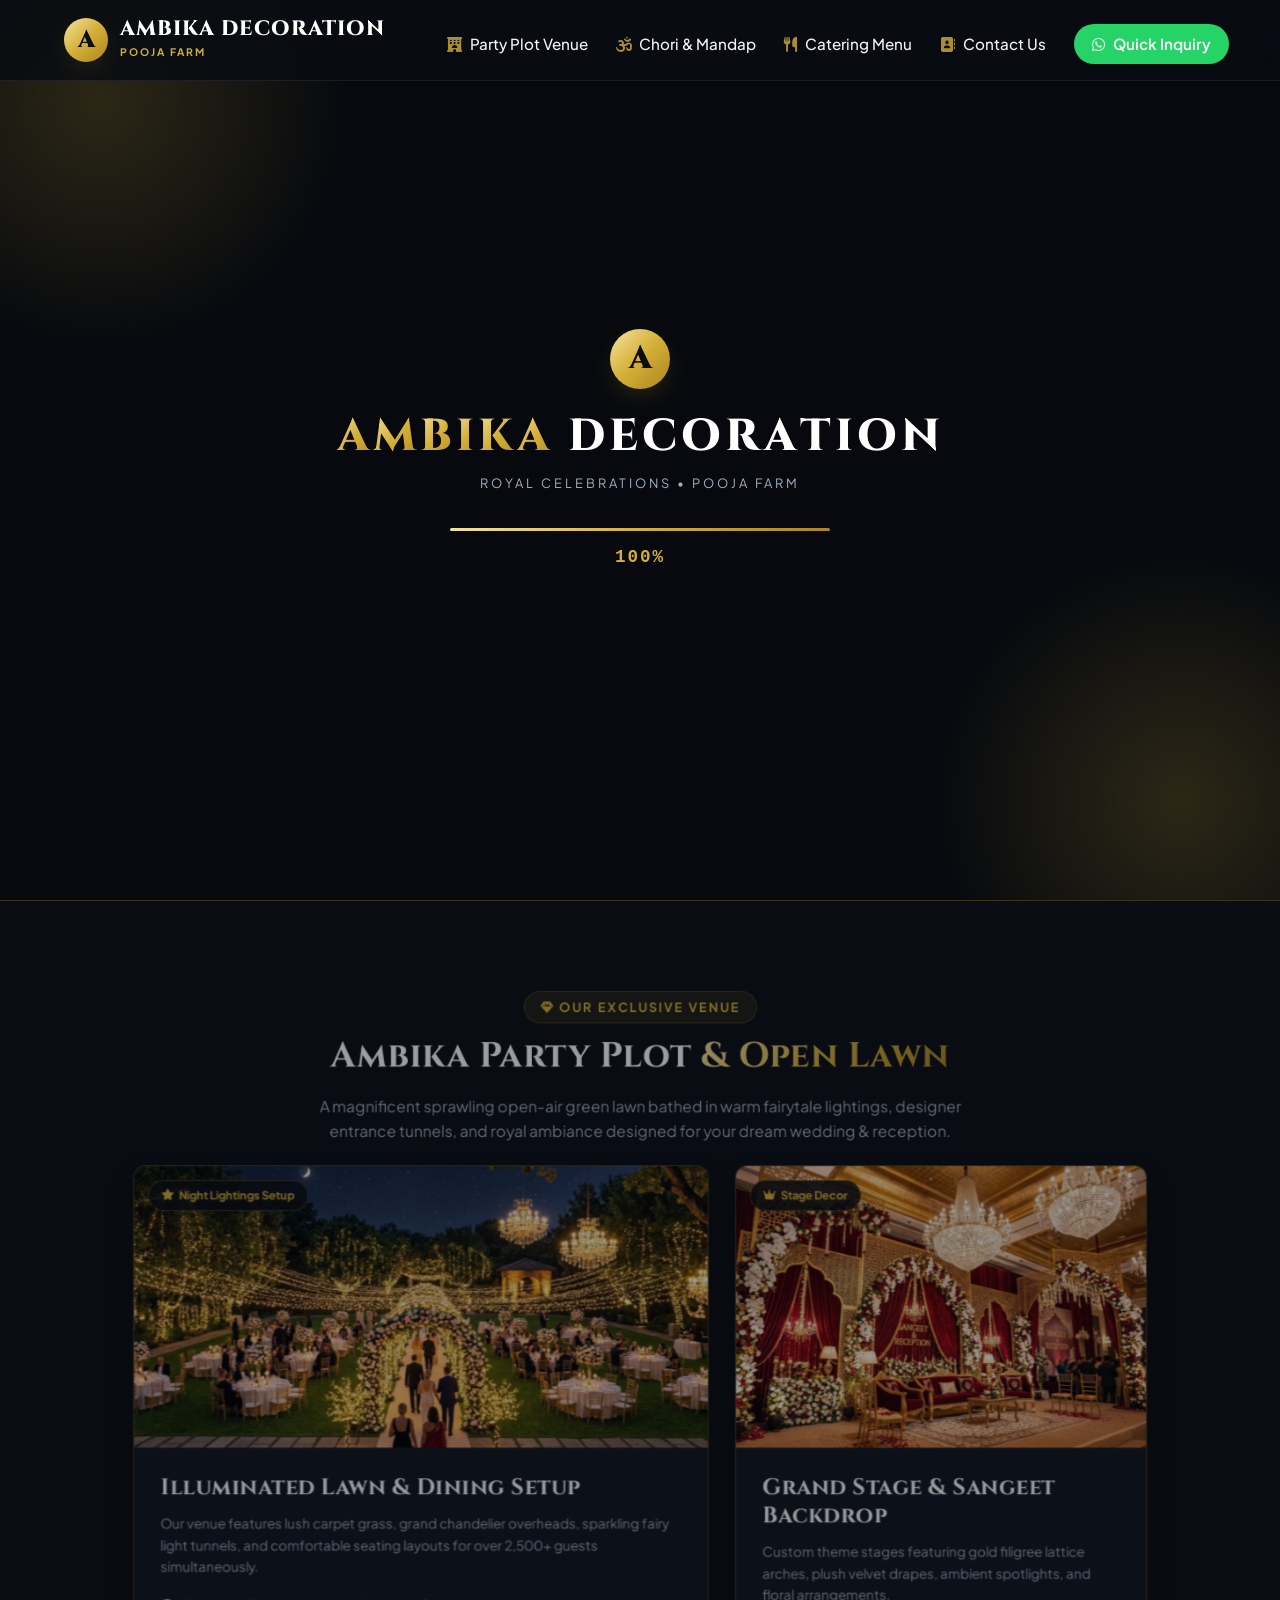
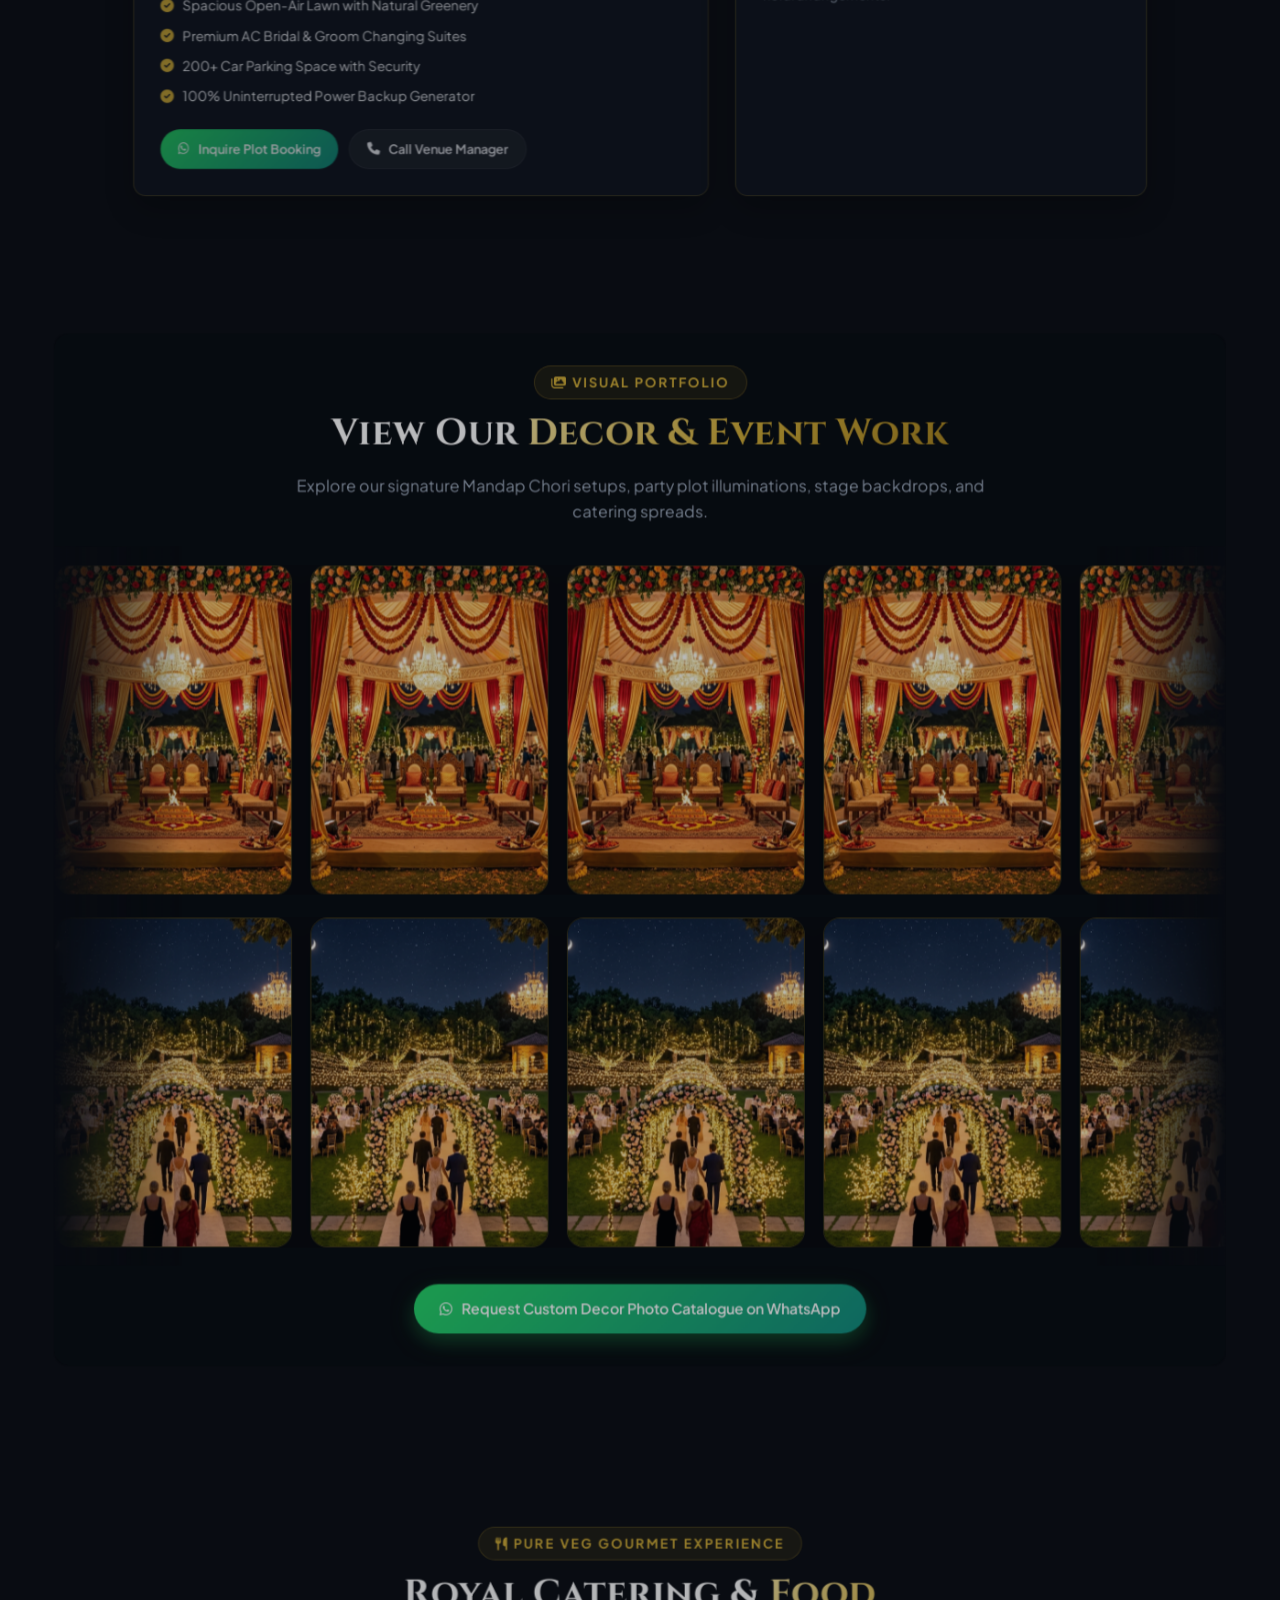
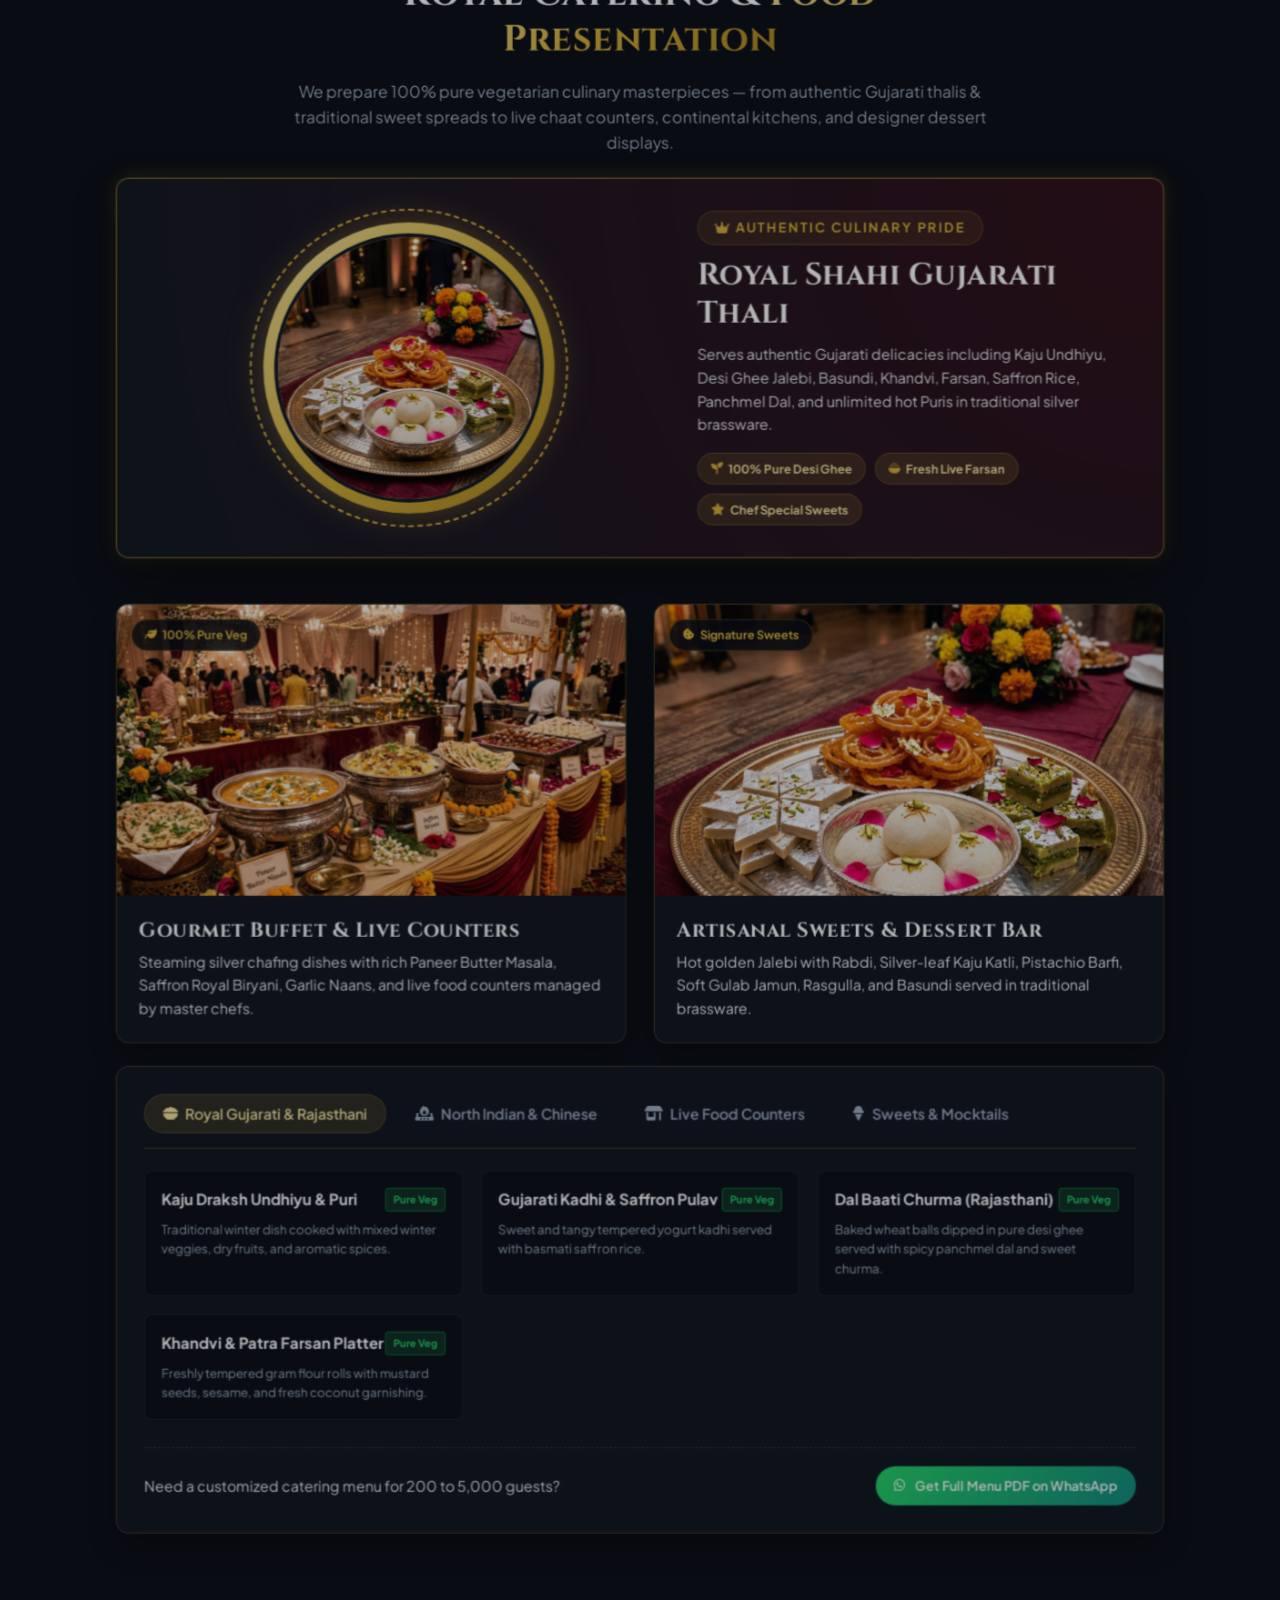
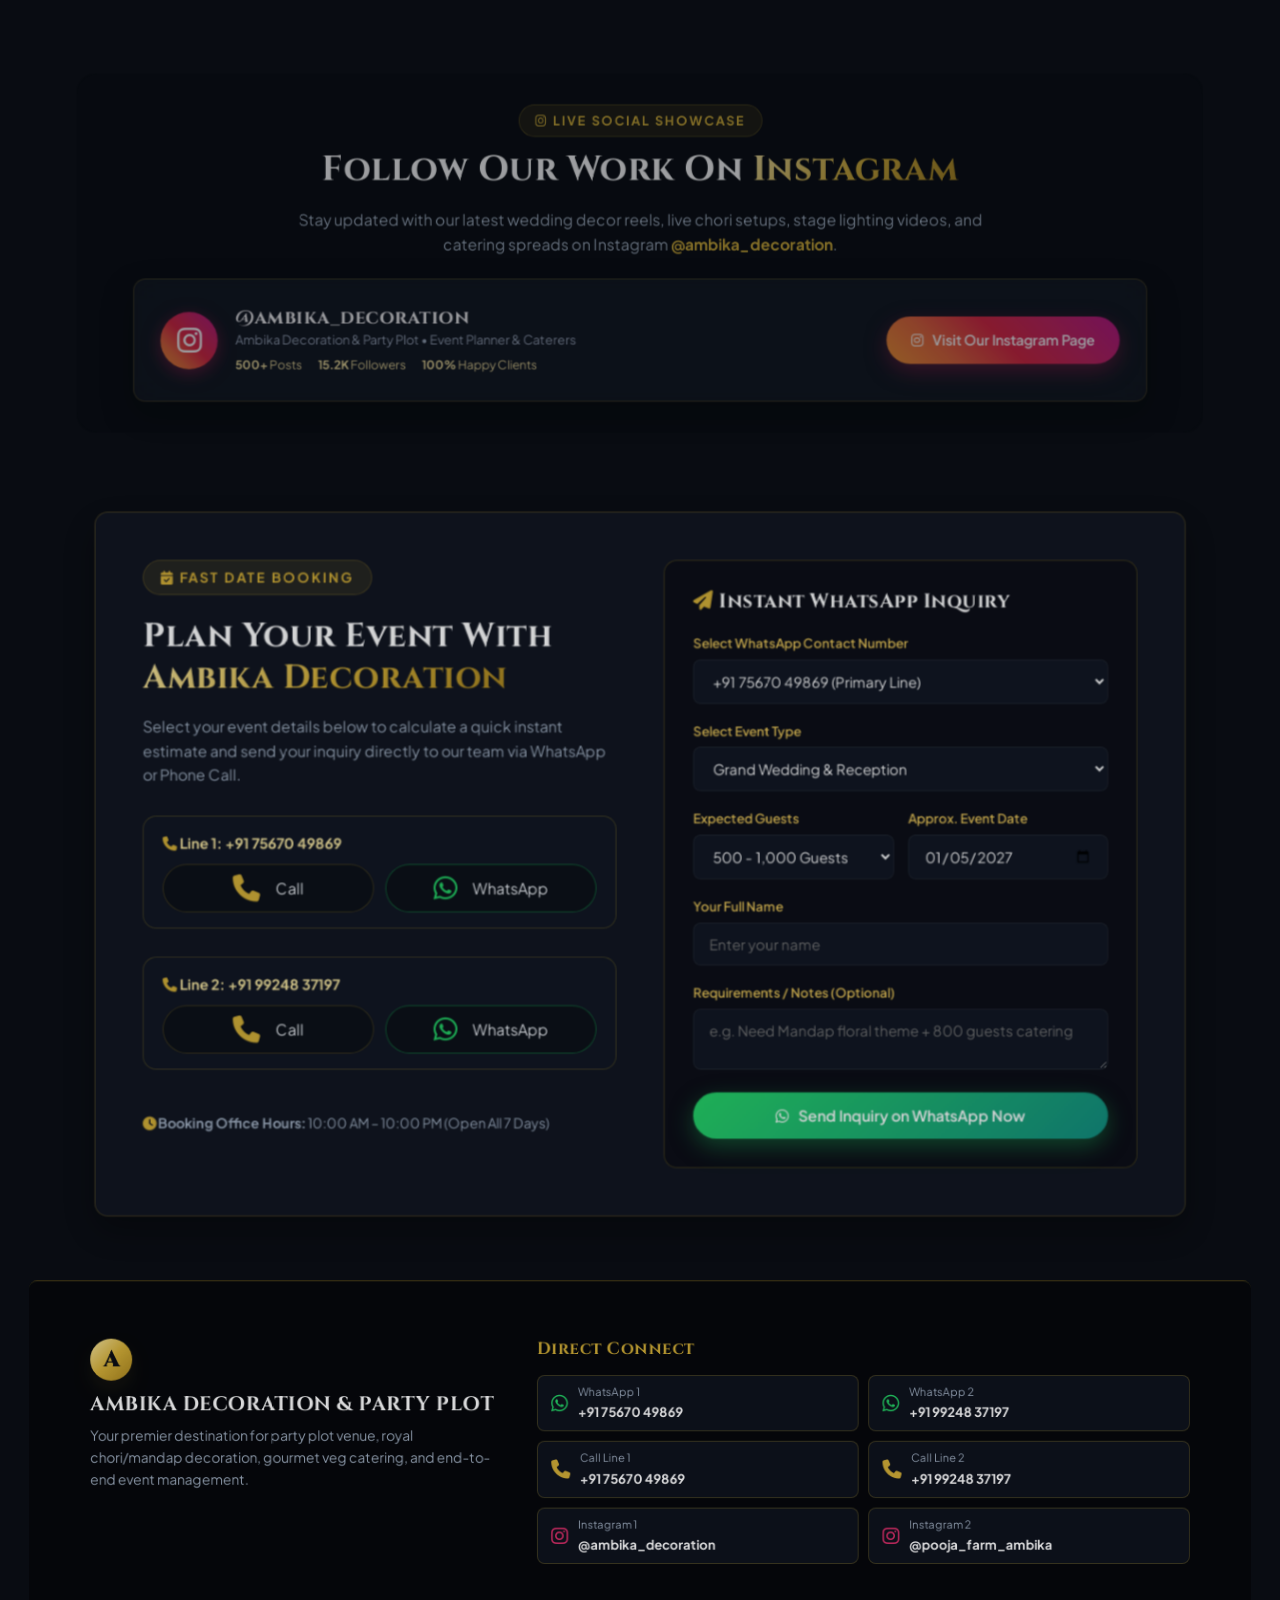
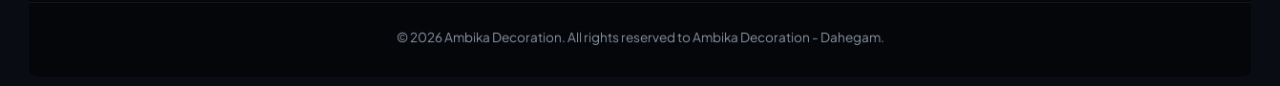
==== commit dfcdc4d2: "Fix Vercel deployment by building updated static index.html and adding vercel.json routing" ====
--- a/index.html
+++ b/index.html
@@ -3,8 +3,8 @@
 <head>
   <meta charset="UTF-8">
   <meta name="viewport" content="width=device-width, initial-scale=1.0">
-  <title>Ambika Decoration & Party Plot | Luxury Wedding Decor & Catering</title>
-  <meta name="description" content="Premire Party Plot venue, traditional Chori & Mandap decoration, and royal catering services for weddings, receptions, sangeet, and grand party events.">
+  <title>Ambika Decoration & Party Plot | Luxury Wedding Decor, Party Plot & Catering</title>
+  <meta name="description" content="Premier Party Plot venue, traditional Chori & Mandap decoration, and royal pure-veg catering services for weddings, receptions, and grand events.">
   
   <!-- Google Fonts -->
   <link rel="preconnect" href="https://fonts.googleapis.com">
@@ -14,7 +14,7 @@
   <!-- FontAwesome Icons -->
   <link rel="stylesheet" href="https://cdnjs.cloudflare.com/ajax/libs/font-awesome/6.4.0/css/all.min.css">
   
-  <!-- Stylesheets -->
+  <!-- Custom Master Styles -->
   <link rel="stylesheet" href="styles.css">
 </head>
 <body>
@@ -58,26 +58,9 @@
     </div>
   </div>
 
-  <!-- Background Animated Canvas -->
+  <!-- Background Animated Canvas (Sparkles + Floating Petals) -->
   <canvas id="sparkle-canvas"></canvas>
-
-  <!-- Top Announcement Bar -->
-  <div class="top-bar">
-    <div class="container top-bar-content">
-      <div class="top-info">
-        <span class="info-item"><i class="fa-solid fa-location-dot icon-gold"></i> Ambika Party Plot & Lawn, Main Ring Road</span>
-        <span class="info-item"><i class="fa-solid fa-phone icon-gold"></i> Direct Line: <a href="tel:+919876543210">+91 98765 43210</a></span>
-      </div>
-      <div class="top-socials">
-        <a href="https://instagram.com" target="_blank" rel="noopener" class="top-social-link" title="Follow us on Instagram">
-          <i class="fa-brands fa-instagram"></i> @ambika_decoration
-        </a>
-        <a href="https://wa.me/919876543210?text=Hi%20Ambika%20Decoration,%20I%20want%20to%20inquire%20about%20event%20booking" target="_blank" rel="noopener" class="top-social-link whatsapp-glow" title="Chat on WhatsApp">
-          <i class="fa-brands fa-whatsapp"></i> Instant WhatsApp
-        </a>
-      </div>
-    </div>
-  </div>
+  <div class="flower-petals-container" id="flower-petals"></div>
 
   <!-- Backdrop Overlay & Mobile Bottom Sheet Menu -->
   <div class="nav-backdrop" id="nav-backdrop"></div>
@@ -113,8 +96,7 @@
     <div class="hero-overlay"></div>
     <div class="container hero-content">
       <div class="hero-badge fade-in">
-        <i class="fa-solid fa-crown icon-gold"></i> Royal Event Decorators & Open Lawn Venue
-      </div>
+        <i class="fa-solid fa-crown icon-gold"></i> Royal Event Decorators & Open Lawn Venue      </div>
       <h1 class="hero-title fade-in delay-1">
         Crafting Unforgettable <span class="text-gradient">Royal Celebrations</span> & Weddings
       </h1>
@@ -123,34 +105,37 @@
       </p>
 
       <div class="hero-buttons fade-in delay-3">
-        <a href="https://wa.me/919876543210?text=Hello%20Ambika%20Decoration,%20I%20would%20like%20to%20check%20available%20dates%20for%20my%20event!" target="_blank" rel="noopener" class="btn btn-whatsapp glow-effect">
-          <i class="fa-brands fa-whatsapp"></i> Book via WhatsApp
+        <a href="https://wa.me/917567049869?text=Hello%20Ambika%20Decoration,%20I%20would%20like%20to%20check%20available%20dates!" target="_blank" rel="noopener" class="btn btn-whatsapp glow-effect">
+          <i class="fa-brands fa-whatsapp"></i> WhatsApp 1
         </a>
-        <a href="tel:+919876543210" class="btn btn-call">
-          <i class="fa-solid fa-phone"></i> Call +91 98765 43210
+        <a href="https://wa.me/919924837197?text=Hello%20Ambika%20Decoration,%20I%20would%20like%20to%20check%20available%20dates!" target="_blank" rel="noopener" class="btn btn-whatsapp glow-effect">
+          <i class="fa-brands fa-whatsapp"></i> WhatsApp 2
         </a>
-        <a href="#chori-decor" class="btn btn-outline">
-          <i class="fa-solid fa-images"></i> View Our Work
+        <a href="tel:+917567049869" class="btn btn-call">
+          <i class="fa-solid fa-phone"></i> Call Line 1
+        </a>
+        <a href="tel:+919924837197" class="btn btn-call">
+          <i class="fa-solid fa-phone"></i> Call Line 2
         </a>
       </div>
 
       <!-- Quick Metrics Strip -->
       <div class="hero-metrics fade-in delay-4">
-        <div class="metric-card">
-          <span class="metric-number" data-target="500">0</span><span class="metric-plus">+</span>
-          <span class="metric-label">Grand Weddings Managed</span>
-        </div>
-        <div class="metric-divider"></div>
-        <div class="metric-card">
-          <span class="metric-number" data-target="2500">0</span><span class="metric-plus">+</span>
-          <span class="metric-label">Guest Capacity Lawn</span>
-        </div>
-        <div class="metric-divider"></div>
-        <div class="metric-card">
-          <span class="metric-number" data-target="10">0</span><span class="metric-plus">+</span>
-          <span class="metric-label">Years of Decor Excellence</span>
-        </div>
-      </div>
+                  <div class="metric-card">
+            <span class="metric-number" data-target="500">0</span><span class="metric-plus">+</span>
+            <span class="metric-label">Grand Weddings Managed</span>
+          </div>
+                      <div class="metric-divider"></div>
+                            <div class="metric-card">
+            <span class="metric-number" data-target="2500">0</span><span class="metric-plus">+</span>
+            <span class="metric-label">Guest Capacity Lawn</span>
+          </div>
+                      <div class="metric-divider"></div>
+                            <div class="metric-card">
+            <span class="metric-number" data-target="10">0</span><span class="metric-plus">+</span>
+            <span class="metric-label">Years of Decor Excellence</span>
+          </div>
+                        </div>
     </div>
     
     <div class="scroll-down-indicator">
@@ -160,10 +145,10 @@
     </div>
   </section>
 
-  <!-- Section 1: Party Plot Venue -->
+  <!-- Section 1: Party Plot Venue (Zoom-In Opening Animation) -->
   <section class="section party-plot-section" id="party-plot">
     <div class="container">
-      <div class="section-header text-center">
+      <div class="section-header text-center scroll-zoom-in">
         <span class="section-subtitle"><i class="fa-solid fa-gem icon-gold"></i> Our Exclusive Venue</span>
         <h2 class="section-title">Ambika Party Plot <span class="text-gradient">& Open Lawn</span></h2>
         <p class="section-description">
@@ -174,7 +159,7 @@
       <div class="party-plot-grid">
         <div class="party-plot-main-card glass-card scroll-reveal">
           <div class="image-wrapper">
-            <img src="assets/images/party_plot_lawn.jpg" alt="Ambika Party Plot Decorated Night View" class="showcase-img">
+            <img src="assets/images/party_plot_lawn.jpg" alt="Ambika Party Plot Night View" class="showcase-img">
             <div class="img-badge"><i class="fa-solid fa-star"></i> Night Lightings Setup</div>
           </div>
           <div class="card-content">
@@ -187,10 +172,10 @@
               <li><i class="fa-solid fa-check-circle icon-gold"></i> 100% Uninterrupted Power Backup Generator</li>
             </ul>
             <div class="action-row">
-              <a href="https://wa.me/919876543210?text=Hi%20Ambika%20Decoration,%20I%20want%20to%20inquire%20about%20Party%20Plot%20Rental%20dates" target="_blank" class="btn btn-whatsapp-sm">
+              <a href="https://wa.me/917567049869?text=Hi%20Ambika%20Decoration,%20I%20want%20to%20inquire%20about%20Party%20Plot%20Rental%20dates" target="_blank" class="btn btn-whatsapp-sm">
                 <i class="fa-brands fa-whatsapp"></i> Inquire Plot Booking
               </a>
-              <a href="tel:+919876543210" class="btn btn-ghost-sm">
+              <a href="tel:+917567049869" class="btn btn-ghost-sm">
                 <i class="fa-solid fa-phone"></i> Call Venue Manager
               </a>
             </div>
@@ -199,7 +184,7 @@
 
         <div class="party-plot-sub-card glass-card scroll-reveal delay-1">
           <div class="image-wrapper">
-            <img src="assets/images/sangeet_stage_decor.jpg" alt="Royal Sangeet and Reception Stage Decoration" class="showcase-img">
+            <img src="assets/images/sangeet_stage_decor.jpg" alt="Royal Sangeet Stage Decor" class="showcase-img">
             <div class="img-badge"><i class="fa-solid fa-crown"></i> Stage Decor</div>
           </div>
           <div class="card-content">
@@ -211,99 +196,95 @@
     </div>
   </section>
 
-  <!-- Section 2: Traditional Chori & Mandap Setup -->
+  <!-- Section 2: View Our Work - Dual Row Auto-Scrolling Marquee Gallery (NO DESCRIPTION) -->
   <section class="section chori-section dark-bg" id="chori-decor">
-    <div class="container">
-      <div class="section-header text-center">
-        <span class="section-subtitle"><i class="fa-solid fa-om icon-gold"></i> Traditional Rituals</span>
-        <h2 class="section-title">Royal Mandap & <span class="text-gradient">Chori Preparations</span></h2>
+    <div class="container-fluid">
+      <div class="section-header text-center scroll-zoom-in">
+        <span class="section-subtitle"><i class="fa-solid fa-images icon-gold"></i> Visual Portfolio</span>
+        <h2 class="section-title">View Our <span class="text-gradient">Decor & Event Work</span></h2>
         <p class="section-description">
-          Authentic Gujarati & Indian wedding Mandap setups with traditional Chori, sacred Agni Kund decoration, kalash arrangements, and fresh marigold floral arches.
+          Explore our signature Mandap Chori setups, party plot illuminations, stage backdrops, and catering spreads.
         </p>
       </div>
 
-      <!-- Filter Controls -->
-      <div class="gallery-filters">
-        <button class="filter-btn active" data-filter="all">All Decor</button>
-        <button class="filter-btn" data-filter="chori">Chori & Mandap</button>
-        <button class="filter-btn" data-filter="stage">Stage & Reception</button>
-        <button class="filter-btn" data-filter="lawn">Lawn & Gate Setup</button>
-      </div>
-
-      <!-- Gallery Grid -->
-      <div class="gallery-grid">
-        <!-- Chori Card 1 -->
-        <div class="gallery-card glass-card scroll-reveal" data-category="chori">
-          <div class="gallery-img-container">
-            <img src="assets/images/wedding_chori_mandap.jpg" alt="Grand Traditional Wedding Mandap Chori" class="gallery-img">
-            <div class="gallery-overlay">
-              <button class="btn-lightbox-trigger" data-img="assets/images/wedding_chori_mandap.jpg" data-caption="Grand Traditional Wedding Mandap Chori Setup">
-                <i class="fa-solid fa-expand"></i> View Full Image
-              </button>
-            </div>
-          </div>
-          <div class="gallery-info">
-            <span class="tag">Chori & Mandap</span>
-            <h4>Grand Floral Dome Mandap</h4>
-            <p>Fresh marigold garlands, red roses, golden chandeliers & carved pillars for sacred wedding phere.</p>
-          </div>
-        </div>
-
-        <!-- Chori Card 2 -->
-        <div class="gallery-card glass-card scroll-reveal delay-1" data-category="chori">
-          <div class="gallery-img-container">
-            <img src="assets/images/traditional_chori_close.jpg" alt="Traditional Chori Kalash and Ritual Setup" class="gallery-img">
-            <div class="gallery-overlay">
-              <button class="btn-lightbox-trigger" data-img="assets/images/traditional_chori_close.jpg" data-caption="Traditional Chori Kalash & Agni Kund Detail Setup">
-                <i class="fa-solid fa-expand"></i> View Full Image
-              </button>
-            </div>
-          </div>
-          <div class="gallery-info">
-            <span class="tag">Chori Rituals</span>
-            <h4>Authentic Chori & Kalash Vidhi</h4>
-            <p>Traditional brass kalash pots with sacred coconut, flower rangoli, and auspicious Agni Kund arrangement.</p>
-          </div>
-        </div>
-
-        <!-- Stage Card -->
-        <div class="gallery-card glass-card scroll-reveal delay-2" data-category="stage">
-          <div class="gallery-img-container">
-            <img src="assets/images/sangeet_stage_decor.jpg" alt="Sangeet and Reception Royal Stage Backdrop" class="gallery-img">
-            <div class="gallery-overlay">
-              <button class="btn-lightbox-trigger" data-img="assets/images/sangeet_stage_decor.jpg" data-caption="Sangeet & Reception Royal Stage Setup">
-                <i class="fa-solid fa-expand"></i> View Full Image
-              </button>
-            </div>
-          </div>
-          <div class="gallery-info">
-            <span class="tag">Stage & Sangeet</span>
-            <h4>Royal Crimson & Gold Stage</h4>
-            <p>Velvet backdrops, chandelier clusters, orchid flower arches and sofa seating for bride and groom.</p>
-          </div>
-        </div>
-
-        <!-- Lawn Gate Card -->
-        <div class="gallery-card glass-card scroll-reveal delay-3" data-category="lawn">
-          <div class="gallery-img-container">
-            <img src="assets/images/party_plot_lawn.jpg" alt="Party Plot Grand Fairy Light Entrance Tunnel" class="gallery-img">
-            <div class="gallery-overlay">
-              <button class="btn-lightbox-trigger" data-img="assets/images/party_plot_lawn.jpg" data-caption="Party Plot Fairy Light Entrance Tunnel & Lawn">
-                <i class="fa-solid fa-expand"></i> View Full Image
-              </button>
-            </div>
-          </div>
-          <div class="gallery-info">
-            <span class="tag">Lawn & Gate</span>
-            <h4>Fairytale Floral Entrance Tunnel</h4>
-            <p>Illuminated archway with hanging crystal lights and rose flower arrangements welcoming your guests.</p>
-          </div>
+      <!-- Infinite Dual-Row Auto-Scrolling Marquee Gallery (Dynamic Admin Uploads) -->
+      <div class="marquee-wrapper">
+        <!-- Row 1: Auto Scroll RIGHT -->
+        <div class="marquee-row">
+          <div class="marquee-track track-right">
+                          <div class="marquee-card btn-lightbox-trigger" data-img="assets/images/wedding_chori_mandap.jpg" data-caption="Ambika Event Showcase Photo">
+                <img src="assets/images/wedding_chori_mandap.jpg" alt="Event Showcase Photo">
+              </div>
+                          <div class="marquee-card btn-lightbox-trigger" data-img="assets/images/wedding_chori_mandap.jpg" data-caption="Ambika Event Showcase Photo">
+                <img src="assets/images/wedding_chori_mandap.jpg" alt="Event Showcase Photo">
+              </div>
+                          <div class="marquee-card btn-lightbox-trigger" data-img="assets/images/wedding_chori_mandap.jpg" data-caption="Ambika Event Showcase Photo">
+                <img src="assets/images/wedding_chori_mandap.jpg" alt="Event Showcase Photo">
+              </div>
+                          <div class="marquee-card btn-lightbox-trigger" data-img="assets/images/wedding_chori_mandap.jpg" data-caption="Ambika Event Showcase Photo">
+                <img src="assets/images/wedding_chori_mandap.jpg" alt="Event Showcase Photo">
+              </div>
+                          <div class="marquee-card btn-lightbox-trigger" data-img="assets/images/wedding_chori_mandap.jpg" data-caption="Ambika Event Showcase Photo">
+                <img src="assets/images/wedding_chori_mandap.jpg" alt="Event Showcase Photo">
+              </div>
+                          <div class="marquee-card btn-lightbox-trigger" data-img="assets/images/wedding_chori_mandap.jpg" data-caption="Ambika Event Showcase Photo">
+                <img src="assets/images/wedding_chori_mandap.jpg" alt="Event Showcase Photo">
+              </div>
+                          <div class="marquee-card btn-lightbox-trigger" data-img="assets/images/wedding_chori_mandap.jpg" data-caption="Ambika Event Showcase Photo">
+                <img src="assets/images/wedding_chori_mandap.jpg" alt="Event Showcase Photo">
+              </div>
+                          <div class="marquee-card btn-lightbox-trigger" data-img="assets/images/wedding_chori_mandap.jpg" data-caption="Ambika Event Showcase Photo">
+                <img src="assets/images/wedding_chori_mandap.jpg" alt="Event Showcase Photo">
+              </div>
+                          <div class="marquee-card btn-lightbox-trigger" data-img="assets/images/wedding_chori_mandap.jpg" data-caption="Ambika Event Showcase Photo">
+                <img src="assets/images/wedding_chori_mandap.jpg" alt="Event Showcase Photo">
+              </div>
+                          <div class="marquee-card btn-lightbox-trigger" data-img="assets/images/wedding_chori_mandap.jpg" data-caption="Ambika Event Showcase Photo">
+                <img src="assets/images/wedding_chori_mandap.jpg" alt="Event Showcase Photo">
+              </div>
+                      </div>
+        </div>
+
+        <!-- Row 2: Auto Scroll LEFT -->
+        <div class="marquee-row">
+          <div class="marquee-track track-left">
+                          <div class="marquee-card btn-lightbox-trigger" data-img="assets/images/party_plot_lawn.jpg" data-caption="Ambika Event Showcase Photo">
+                <img src="assets/images/party_plot_lawn.jpg" alt="Event Showcase Photo">
+              </div>
+                          <div class="marquee-card btn-lightbox-trigger" data-img="assets/images/party_plot_lawn.jpg" data-caption="Ambika Event Showcase Photo">
+                <img src="assets/images/party_plot_lawn.jpg" alt="Event Showcase Photo">
+              </div>
+                          <div class="marquee-card btn-lightbox-trigger" data-img="assets/images/party_plot_lawn.jpg" data-caption="Ambika Event Showcase Photo">
+                <img src="assets/images/party_plot_lawn.jpg" alt="Event Showcase Photo">
+              </div>
+                          <div class="marquee-card btn-lightbox-trigger" data-img="assets/images/party_plot_lawn.jpg" data-caption="Ambika Event Showcase Photo">
+                <img src="assets/images/party_plot_lawn.jpg" alt="Event Showcase Photo">
+              </div>
+                          <div class="marquee-card btn-lightbox-trigger" data-img="assets/images/party_plot_lawn.jpg" data-caption="Ambika Event Showcase Photo">
+                <img src="assets/images/party_plot_lawn.jpg" alt="Event Showcase Photo">
+              </div>
+                          <div class="marquee-card btn-lightbox-trigger" data-img="assets/images/party_plot_lawn.jpg" data-caption="Ambika Event Showcase Photo">
+                <img src="assets/images/party_plot_lawn.jpg" alt="Event Showcase Photo">
+              </div>
+                          <div class="marquee-card btn-lightbox-trigger" data-img="assets/images/party_plot_lawn.jpg" data-caption="Ambika Event Showcase Photo">
+                <img src="assets/images/party_plot_lawn.jpg" alt="Event Showcase Photo">
+              </div>
+                          <div class="marquee-card btn-lightbox-trigger" data-img="assets/images/party_plot_lawn.jpg" data-caption="Ambika Event Showcase Photo">
+                <img src="assets/images/party_plot_lawn.jpg" alt="Event Showcase Photo">
+              </div>
+                          <div class="marquee-card btn-lightbox-trigger" data-img="assets/images/party_plot_lawn.jpg" data-caption="Ambika Event Showcase Photo">
+                <img src="assets/images/party_plot_lawn.jpg" alt="Event Showcase Photo">
+              </div>
+                          <div class="marquee-card btn-lightbox-trigger" data-img="assets/images/party_plot_lawn.jpg" data-caption="Ambika Event Showcase Photo">
+                <img src="assets/images/party_plot_lawn.jpg" alt="Event Showcase Photo">
+              </div>
+                      </div>
         </div>
       </div>
       
       <div class="text-center margin-top-lg">
-        <a href="https://wa.me/919876543210?text=Hi%20Ambika%20Decoration,%20I%20want%20to%20see%20more%20Chori%20Mandap%20designs%20and%20pricing!" target="_blank" class="btn btn-whatsapp glow-effect">
-          <i class="fa-brands fa-whatsapp"></i> Request Custom Chori Design via WhatsApp
+        <a href="https://wa.me/917567049869?text=Hi%20Ambika%20Decoration,%20I%20want%20to%20see%20more%20Chori%20Mandap%20designs" target="_blank" class="btn btn-whatsapp glow-effect">
+          <i class="fa-brands fa-whatsapp"></i> Request Custom Decor Photo Catalogue on WhatsApp
         </a>
       </div>
     </div>
@@ -312,19 +293,38 @@
   <!-- Section 3: Catering & Food Delicacies -->
   <section class="section catering-section" id="catering-menu">
     <div class="container">
-      <div class="section-header text-center">
+      <div class="section-header text-center scroll-zoom-in">
         <span class="section-subtitle"><i class="fa-solid fa-utensils icon-gold"></i> Pure Veg Gourmet Experience</span>
         <h2 class="section-title">Royal Catering & <span class="text-gradient">Food Presentation</span></h2>
         <p class="section-description">
-          We prepare 100% pure vegetarian culinary masterpieces — from authentic Gujarati thalis & traditional sweet spreads to live chaat counters, continental live kitchens, and designer dessert displays.
+          We prepare 100% pure vegetarian culinary masterpieces — from authentic Gujarati thalis & traditional sweet spreads to live chaat counters, continental kitchens, and designer dessert displays.
         </p>
       </div>
 
-      <!-- Catering Highlights Grid -->
+      <!-- Royal Gujarati Thali Animated Feature Showcase -->
+      <div class="gujarati-thali-hero scroll-reveal">
+        <div class="thali-card-wrapper glass-card">
+          <div class="thali-visual-container">
+            <div class="thali-glow-ring"></div>
+            <img src="assets/images/catering_sweets.jpg" alt="Royal Gujarati Thali & Sweets Showcase" class="thali-img">
+          </div>
+          <div class="thali-details">
+            <span class="section-subtitle"><i class="fa-solid fa-crown icon-gold"></i> Authentic Culinary Pride</span>
+            <h3>Royal Shahi Gujarati Thali</h3>
+            <p>Serves authentic Gujarati delicacies including Kaju Undhiyu, Desi Ghee Jalebi, Basundi, Khandvi, Farsan, Saffron Rice, Panchmel Dal, and unlimited hot Puris in traditional silver brassware.</p>
+            <div class="thali-badge-row">
+              <span class="thali-pill"><i class="fa-solid fa-seedling icon-gold"></i> 100% Pure Desi Ghee</span>
+              <span class="thali-pill"><i class="fa-solid fa-bowl-rice icon-gold"></i> Fresh Live Farsan</span>
+              <span class="thali-pill"><i class="fa-solid fa-star icon-gold"></i> Chef Special Sweets</span>
+            </div>
+          </div>
+        </div>
+      </div>
+
       <div class="catering-hero-grid margin-bottom-xl">
         <div class="catering-feature-card glass-card scroll-reveal">
           <div class="image-wrapper">
-            <img src="assets/images/catering_buffet.jpg" alt="Opulent Indian Wedding Catering Buffet" class="showcase-img">
+            <img src="assets/images/catering_buffet.jpg" alt="Opulent Indian Catering Buffet" class="showcase-img">
             <div class="img-badge"><i class="fa-solid fa-leaf"></i> 100% Pure Veg</div>
           </div>
           <div class="card-body">
@@ -335,7 +335,7 @@
 
         <div class="catering-feature-card glass-card scroll-reveal delay-1">
           <div class="image-wrapper">
-            <img src="assets/images/catering_sweets.jpg" alt="Traditional Indian Wedding Sweets Platter" class="showcase-img">
+            <img src="assets/images/catering_sweets.jpg" alt="Traditional Indian Sweets Platter" class="showcase-img">
             <div class="img-badge"><i class="fa-solid fa-cookie-bite"></i> Signature Sweets</div>
           </div>
           <div class="card-body">
@@ -345,176 +345,153 @@
         </div>
       </div>
 
-      <!-- Interactive Menu Tabs -->
+      <!-- Dynamic Catering Menu Tabs with Zoom Animation -->
       <div class="menu-tab-container glass-card scroll-reveal">
         <div class="menu-tab-header">
-          <button class="menu-tab-btn active" data-tab="gujarati">
-            <i class="fa-solid fa-bowl-food"></i> Royal Gujarati / Rajasthani
-          </button>
-          <button class="menu-tab-btn" data-tab="north-indian">
-            <i class="fa-solid fa-fire-burner"></i> North Indian & Chinese
-          </button>
-          <button class="menu-tab-btn" data-tab="live-counters">
-            <i class="fa-solid fa-shop"></i> Live Food Counters
-          </button>
-          <button class="menu-tab-btn" data-tab="sweets-beverages">
-            <i class="fa-solid fa-ice-cream"></i> Sweets & Mocktails
-          </button>
-        </div>
+                      <button class="menu-tab-btn active" data-tab="gujarati">
+              <i class="fa-solid fa-bowl-food"></i> Royal Gujarati & Rajasthani            </button>
+                      <button class="menu-tab-btn " data-tab="north-indian">
+              <i class="fa-solid fa-fire-burner"></i> North Indian & Chinese            </button>
+                      <button class="menu-tab-btn " data-tab="live-counters">
+              <i class="fa-solid fa-shop"></i> Live Food Counters            </button>
+                      <button class="menu-tab-btn " data-tab="sweets-beverages">
+              <i class="fa-solid fa-ice-cream"></i> Sweets & Mocktails            </button>
+                  </div>
 
         <div class="menu-tab-content">
-          <!-- Tab 1: Gujarati Thali -->
-          <div class="tab-pane active" id="tab-gujarati">
-            <div class="menu-grid">
-              <div class="menu-item">
-                <div class="menu-item-header">
-                  <span class="item-name">Kaju Draksh Undhiyu & Puri</span>
-                  <span class="badge-veg">Pure Veg</span>
-                </div>
-                <p class="item-desc">Traditional winter dish cooked with mixed winter veggies, dry fruits, and aromatic spices.</p>
-              </div>
-
-              <div class="menu-item">
-                <div class="menu-item-header">
-                  <span class="item-name">Gujarati Kadhi & Saffron Pulav</span>
-                  <span class="badge-veg">Pure Veg</span>
-                </div>
-                <p class="item-desc">Sweet and tangy tempered yogurt kadhi served with basmati saffron rice.</p>
-              </div>
-
-              <div class="menu-item">
-                <div class="menu-item-header">
-                  <span class="item-name">Dal Baati Churma (Rajasthani)</span>
-                  <span class="badge-veg">Pure Veg</span>
-                </div>
-                <p class="item-desc">Baked wheat balls dipped in pure desi ghee served with spicy panchmel dal and sweet churma.</p>
-              </div>
-
-              <div class="menu-item">
-                <div class="menu-item-header">
-                  <span class="item-name">Khandvi & Patra Farsan Platter</span>
-                  <span class="badge-veg">Pure Veg</span>
-                </div>
-                <p class="item-desc">Freshly tempered gram flour rolls with mustard seeds, sesame, and fresh coconut garnishing.</p>
-              </div>
-            </div>
-          </div>
-
-          <!-- Tab 2: North Indian -->
-          <div class="tab-pane" id="tab-north-indian">
-            <div class="menu-grid">
-              <div class="menu-item">
-                <div class="menu-item-header">
-                  <span class="item-name">Paneer Lababdar / Shahi Paneer</span>
-                  <span class="badge-veg">Pure Veg</span>
-                </div>
-                <p class="item-desc">Cottage cheese cubes simmered in creamy tomato onion gravy with butter and kasturi methi.</p>
-              </div>
-
-              <div class="menu-item">
-                <div class="menu-item-header">
-                  <span class="item-name">Dal Makhani (24-Hour Slow Cooked)</span>
-                  <span class="badge-veg">Pure Veg</span>
-                </div>
-                <p class="item-desc">Rich black lentils slow-cooked overnight with cream, white butter, and aromatic spices.</p>
-              </div>
-
-              <div class="menu-item">
-                <div class="menu-item-header">
-                  <span class="item-name">Live Tandoori Roti & Naan Counter</span>
-                  <span class="badge-veg">Live Counter</span>
-                </div>
-                <p class="item-desc">Butter Naan, Garlic Naan, Missi Roti, and Laccha Paratha served fresh from clay oven.</p>
-              </div>
-
-              <div class="menu-item">
-                <div class="menu-item-header">
-                  <span class="item-name">Hakka Noodles & Manchurian Dry</span>
-                  <span class="badge-veg">Indo-Chinese</span>
-                </div>
-                <p class="item-desc">Wok-tossed noodles with crisp vegetables and vegetable dumpling balls in tangy sauce.</p>
-              </div>
-            </div>
-          </div>
-
-          <!-- Tab 3: Live Counters -->
-          <div class="tab-pane" id="tab-live-counters">
-            <div class="menu-grid">
-              <div class="menu-item">
-                <div class="menu-item-header">
-                  <span class="item-name">Delhi Dahi Bhalla & Pani Puri Counter</span>
-                  <span class="badge-veg">Live Counter</span>
-                </div>
-                <p class="item-desc">5 flavors of mineral water pani puri with soft creamy dahi vada and pomegranate seeds.</p>
-              </div>
-
-              <div class="menu-item">
-                <div class="menu-item-header">
-                  <span class="item-name">Woodfired Italian Pizza & Pasta Bar</span>
-                  <span class="badge-veg">Live Counter</span>
-                </div>
-                <p class="item-desc">Custom pasta (Penne/Fettuccine) in Alfredo/Arrabbiata sauce with exotic veggies.</p>
-              </div>
-
-              <div class="menu-item">
-                <div class="menu-item-header">
-                  <span class="item-name">Live Pav Bhaji & Tawa Pulav</span>
-                  <span class="badge-veg">Live Counter</span>
-                </div>
-                <p class="item-desc">Hot buttery bhaji on big iron tawa served with soft toasted pavs and lemon wedges.</p>
-              </div>
-
-              <div class="menu-item">
-                <div class="menu-item-header">
-                  <span class="item-name">South Indian Dosa & Uttapam Station</span>
-                  <span class="badge-veg">Live Counter</span>
-                </div>
-                <p class="item-desc">Crispy Masala Dosa, Paper Dosa, and Onion Uttapam served with 3 coconut chutneys and sambar.</p>
-              </div>
-            </div>
-          </div>
-
-          <!-- Tab 4: Sweets & Beverages -->
-          <div class="tab-pane" id="tab-sweets-beverages">
-            <div class="menu-grid">
-              <div class="menu-item">
-                <div class="menu-item-header">
-                  <span class="item-name">Live Jalebi & Rabdi Counter</span>
-                  <span class="badge-veg">Signature Sweet</span>
-                </div>
-                <p class="item-desc">Crispy hot saffron jalebis fried in pure ghee paired with thick chilled rabdi.</p>
-              </div>
-
-              <div class="menu-item">
-                <div class="menu-item-header">
-                  <span class="item-name">Sitaphal & Kesar Pista Basundi</span>
-                  <span class="badge-veg">Signature Sweet</span>
-                </div>
-                <p class="item-desc">Rich condensed milk dessert infused with real custard apple pulp and saffron pista shavings.</p>
-              </div>
-
-              <div class="menu-item">
-                <div class="menu-item-header">
-                  <span class="item-name">Exotic Welcome Drinks & Mocktails</span>
-                  <span class="badge-veg">Live Beverage</span>
-                </div>
-                <p class="item-desc">Blue Lagoon, Virgin Mojito, Mango Mastani, Fresh Guava Chilli, and Roasted Masala Chaas.</p>
-              </div>
-
-              <div class="menu-item">
-                <div class="menu-item-header">
-                  <span class="item-name">Ice Cream Sundae & Dryfruit Counter</span>
-                  <span class="badge-veg">Dessert Station</span>
-                </div>
-                <p class="item-desc">Assorted gourmet ice creams topped with chocolate fountains, nuts, and fresh berries.</p>
-              </div>
-            </div>
-          </div>
-        </div>
+                      <div class="tab-pane active" id="tab-gujarati">
+              <div class="menu-grid">
+                                  <div class="menu-item">
+                    <div class="menu-item-header">
+                      <span class="item-name">Kaju Draksh Undhiyu &amp; Puri</span>
+                      <span class="badge-veg">Pure Veg</span>
+                    </div>
+                    <p class="item-desc">Traditional winter dish cooked with mixed winter veggies, dry fruits, and aromatic spices.</p>
+                  </div>
+                                  <div class="menu-item">
+                    <div class="menu-item-header">
+                      <span class="item-name">Gujarati Kadhi &amp; Saffron Pulav</span>
+                      <span class="badge-veg">Pure Veg</span>
+                    </div>
+                    <p class="item-desc">Sweet and tangy tempered yogurt kadhi served with basmati saffron rice.</p>
+                  </div>
+                                  <div class="menu-item">
+                    <div class="menu-item-header">
+                      <span class="item-name">Dal Baati Churma (Rajasthani)</span>
+                      <span class="badge-veg">Pure Veg</span>
+                    </div>
+                    <p class="item-desc">Baked wheat balls dipped in pure desi ghee served with spicy panchmel dal and sweet churma.</p>
+                  </div>
+                                  <div class="menu-item">
+                    <div class="menu-item-header">
+                      <span class="item-name">Khandvi &amp; Patra Farsan Platter</span>
+                      <span class="badge-veg">Pure Veg</span>
+                    </div>
+                    <p class="item-desc">Freshly tempered gram flour rolls with mustard seeds, sesame, and fresh coconut garnishing.</p>
+                  </div>
+                              </div>
+            </div>
+                      <div class="tab-pane " id="tab-north-indian">
+              <div class="menu-grid">
+                                  <div class="menu-item">
+                    <div class="menu-item-header">
+                      <span class="item-name">Paneer Lababdar / Shahi Paneer</span>
+                      <span class="badge-veg">Pure Veg</span>
+                    </div>
+                    <p class="item-desc">Cottage cheese cubes simmered in creamy tomato onion gravy with butter and kasturi methi.</p>
+                  </div>
+                                  <div class="menu-item">
+                    <div class="menu-item-header">
+                      <span class="item-name">Dal Makhani (24-Hour Slow Cooked)</span>
+                      <span class="badge-veg">Pure Veg</span>
+                    </div>
+                    <p class="item-desc">Rich black lentils slow-cooked overnight with cream, white butter, and aromatic spices.</p>
+                  </div>
+                                  <div class="menu-item">
+                    <div class="menu-item-header">
+                      <span class="item-name">Live Tandoori Roti &amp; Naan Counter</span>
+                      <span class="badge-veg">Live Counter</span>
+                    </div>
+                    <p class="item-desc">Butter Naan, Garlic Naan, Missi Roti, and Laccha Paratha served fresh from clay oven.</p>
+                  </div>
+                                  <div class="menu-item">
+                    <div class="menu-item-header">
+                      <span class="item-name">Hakka Noodles &amp; Manchurian Dry</span>
+                      <span class="badge-veg">Indo-Chinese</span>
+                    </div>
+                    <p class="item-desc">Wok-tossed noodles with crisp vegetables and vegetable dumpling balls in tangy sauce.</p>
+                  </div>
+                              </div>
+            </div>
+                      <div class="tab-pane " id="tab-live-counters">
+              <div class="menu-grid">
+                                  <div class="menu-item">
+                    <div class="menu-item-header">
+                      <span class="item-name">Delhi Dahi Bhalla &amp; Pani Puri Counter</span>
+                      <span class="badge-veg">Live Counter</span>
+                    </div>
+                    <p class="item-desc">5 flavors of mineral water pani puri with soft creamy dahi vada and pomegranate seeds.</p>
+                  </div>
+                                  <div class="menu-item">
+                    <div class="menu-item-header">
+                      <span class="item-name">Woodfired Italian Pizza &amp; Pasta Bar</span>
+                      <span class="badge-veg">Live Counter</span>
+                    </div>
+                    <p class="item-desc">Custom pasta (Penne/Fettuccine) in Alfredo/Arrabbiata sauce with exotic veggies.</p>
+                  </div>
+                                  <div class="menu-item">
+                    <div class="menu-item-header">
+                      <span class="item-name">Live Pav Bhaji &amp; Tawa Pulav</span>
+                      <span class="badge-veg">Live Counter</span>
+                    </div>
+                    <p class="item-desc">Hot buttery bhaji on big iron tawa served with soft toasted pavs and lemon wedges.</p>
+                  </div>
+                                  <div class="menu-item">
+                    <div class="menu-item-header">
+                      <span class="item-name">South Indian Dosa &amp; Uttapam Station</span>
+                      <span class="badge-veg">Live Counter</span>
+                    </div>
+                    <p class="item-desc">Crispy Masala Dosa, Paper Dosa, and Onion Uttapam served with 3 coconut chutneys and sambar.</p>
+                  </div>
+                              </div>
+            </div>
+                      <div class="tab-pane " id="tab-sweets-beverages">
+              <div class="menu-grid">
+                                  <div class="menu-item">
+                    <div class="menu-item-header">
+                      <span class="item-name">Live Jalebi &amp; Rabdi Counter</span>
+                      <span class="badge-veg">Signature Sweet</span>
+                    </div>
+                    <p class="item-desc">Crispy hot saffron jalebis fried in pure ghee paired with thick chilled rabdi.</p>
+                  </div>
+                                  <div class="menu-item">
+                    <div class="menu-item-header">
+                      <span class="item-name">Sitaphal &amp; Kesar Pista Basundi</span>
+                      <span class="badge-veg">Signature Sweet</span>
+                    </div>
+                    <p class="item-desc">Rich condensed milk dessert infused with real custard apple pulp and saffron pista shavings.</p>
+                  </div>
+                                  <div class="menu-item">
+                    <div class="menu-item-header">
+                      <span class="item-name">Exotic Welcome Drinks &amp; Mocktails</span>
+                      <span class="badge-veg">Live Beverage</span>
+                    </div>
+                    <p class="item-desc">Blue Lagoon, Virgin Mojito, Mango Mastani, Fresh Guava Chilli, and Roasted Masala Chaas.</p>
+                  </div>
+                                  <div class="menu-item">
+                    <div class="menu-item-header">
+                      <span class="item-name">Ice Cream Sundae &amp; Dryfruit Counter</span>
+                      <span class="badge-veg">Dessert Station</span>
+                    </div>
+                    <p class="item-desc">Assorted gourmet ice creams topped with chocolate fountains, nuts, and fresh berries.</p>
+                  </div>
+                              </div>
+            </div>
+                  </div>
 
         <div class="menu-footer-cta">
           <span>Need a customized catering menu for 200 to 5,000 guests?</span>
-          <a href="https://wa.me/919876543210?text=Hi%20Ambika%20Catering,%20please%20send%20me%20your%20full%20Catering%20Menu%20PDF%20and%20per-plate%20pricing" target="_blank" class="btn btn-whatsapp-sm">
+          <a href="https://wa.me/917567049869?text=Hi%20Ambika%20Catering,%20please%20send%20me%20your%20full%20Catering%20Menu%20PDF" target="_blank" class="btn btn-whatsapp-sm">
             <i class="fa-brands fa-whatsapp"></i> Get Full Menu PDF on WhatsApp
           </a>
         </div>
@@ -522,21 +499,21 @@
     </div>
   </section>
 
-  <!-- Section 4: Live Instagram Feed Highlights -->
+  <!-- Section 4: Live Instagram Connect Banner (No Images) -->
   <section class="section instagram-section dark-bg" id="instagram-feed">
     <div class="container">
-      <div class="section-header text-center">
+      <div class="section-header text-center scroll-zoom-in">
         <span class="section-subtitle"><i class="fa-brands fa-instagram icon-gold"></i> Live Social Showcase</span>
         <h2 class="section-title">Follow Our Work On <span class="text-gradient">Instagram</span></h2>
         <p class="section-description">
-          Stay updated with our latest wedding decor reels, live chori setups, stage lighting videos, and catering grand spreads on Instagram <strong class="text-gold">@ambika_decoration</strong>.
+          Stay updated with our latest wedding decor reels, live chori setups, stage lighting videos, and catering spreads on Instagram <strong class="text-gold">@ambika_decoration</strong>.
         </p>
       </div>
 
       <div class="instagram-banner glass-card scroll-reveal">
         <div class="insta-profile-info">
           <div class="insta-avatar">
-            <i class="fa-solid fa-camera-retro"></i>
+            <i class="fa-brands fa-instagram"></i>
           </div>
           <div class="insta-details">
             <h3>@ambika_decoration</h3>
@@ -549,52 +526,13 @@
           </div>
         </div>
         <a href="https://instagram.com" target="_blank" rel="noopener" class="btn btn-insta glow-effect">
-          <i class="fa-brands fa-instagram"></i> Follow on Instagram
+          <i class="fa-brands fa-instagram"></i> Visit Our Instagram Page
         </a>
       </div>
-
-      <!-- Instagram Grid Mockup -->
-      <div class="insta-grid">
-        <a href="https://instagram.com" target="_blank" rel="noopener" class="insta-card scroll-reveal">
-          <img src="assets/images/wedding_chori_mandap.jpg" alt="Instagram Post Wedding Mandap Decor">
-          <div class="insta-hover-overlay">
-            <i class="fa-brands fa-instagram"></i>
-            <span>View Reel on Instagram</span>
-            <div class="insta-meta"><i class="fa-solid fa-heart"></i> 1,420 likes</div>
-          </div>
-        </a>
-
-        <a href="https://instagram.com" target="_blank" rel="noopener" class="insta-card scroll-reveal delay-1">
-          <img src="assets/images/party_plot_lawn.jpg" alt="Instagram Post Party Plot Lightings">
-          <div class="insta-hover-overlay">
-            <i class="fa-brands fa-instagram"></i>
-            <span>View Reel on Instagram</span>
-            <div class="insta-meta"><i class="fa-solid fa-heart"></i> 2,890 likes</div>
-          </div>
-        </a>
-
-        <a href="https://instagram.com" target="_blank" rel="noopener" class="insta-card scroll-reveal delay-2">
-          <img src="assets/images/catering_buffet.jpg" alt="Instagram Post Catering Spread">
-          <div class="insta-hover-overlay">
-            <i class="fa-brands fa-instagram"></i>
-            <span>View Reel on Instagram</span>
-            <div class="insta-meta"><i class="fa-solid fa-heart"></i> 1,950 likes</div>
-          </div>
-        </a>
-
-        <a href="https://instagram.com" target="_blank" rel="noopener" class="insta-card scroll-reveal delay-3">
-          <img src="assets/images/traditional_chori_close.jpg" alt="Instagram Post Traditional Chori Setup">
-          <div class="insta-hover-overlay">
-            <i class="fa-brands fa-instagram"></i>
-            <span>View Reel on Instagram</span>
-            <div class="insta-meta"><i class="fa-solid fa-heart"></i> 3,120 likes</div>
-          </div>
-        </a>
-      </div>
     </div>
   </section>
 
-  <!-- Section 5: Direct Quick Inquiry Form (WhatsApp & Direct Call) -->
+  <!-- Section 5: Direct Quick Inquiry Form (PHP Backend API + Instant WhatsApp) -->
   <section class="section inquiry-section" id="inquiry-section">
     <div class="container">
       <div class="inquiry-box glass-card scroll-reveal">
@@ -605,31 +543,48 @@
             <p>Select your event details below to calculate a quick instant estimate and send your inquiry directly to our team via WhatsApp or Phone Call.</p>
             
             <div class="direct-contact-pills">
-              <a href="tel:+919876543210" class="contact-pill">
-                <i class="fa-solid fa-phone icon-gold"></i>
-                <div>
-                  <small>Call Us Directly</small>
-                  <strong>+91 98765 43210</strong>
+              <!-- Contact Card Line 1 -->
+              <div class="contact-line-box">
+                <span class="contact-line-label"><i class="fa-solid fa-phone icon-gold"></i> Line 1: +91 75670 49869</span>
+                <div class="contact-line-buttons">
+                  <a href="tel:+917567049869" class="contact-pill">
+                    <i class="fa-solid fa-phone icon-gold"></i> Call
+                  </a>
+                  <a href="https://wa.me/917567049869?text=Hi%20Ambika%20Decoration!" target="_blank" class="contact-pill whatsapp-pill">
+                    <i class="fa-brands fa-whatsapp"></i> WhatsApp
+                  </a>
                 </div>
-              </a>
-
-              <a href="https://wa.me/919876543210" target="_blank" class="contact-pill whatsapp-pill">
-                <i class="fa-brands fa-whatsapp"></i>
-                <div>
-                  <small>Instant WhatsApp</small>
-                  <strong>+91 98765 43210</strong>
+              </div>
+
+              <!-- Contact Card Line 2 -->
+              <div class="contact-line-box">
+                <span class="contact-line-label"><i class="fa-solid fa-phone icon-gold"></i> Line 2: +91 99248 37197</span>
+                <div class="contact-line-buttons">
+                  <a href="tel:+919924837197" class="contact-pill">
+                    <i class="fa-solid fa-phone icon-gold"></i> Call
+                  </a>
+                  <a href="https://wa.me/919924837197?text=Hi%20Ambika%20Decoration!" target="_blank" class="contact-pill whatsapp-pill">
+                    <i class="fa-brands fa-whatsapp"></i> WhatsApp
+                  </a>
                 </div>
-              </a>
+              </div>
             </div>
 
             <div class="office-hours">
-              <i class="fa-solid fa-clock icon-gold"></i> <strong>Booking Office Hours:</strong> 10:00 AM – 10:00 PM (Open All 7 Days)
-            </div>
+              <i class="fa-solid fa-clock icon-gold"></i> <strong>Booking Office Hours:</strong> 10:00 AM – 10:00 PM (Open All 7 Days)            </div>
           </div>
 
           <div class="inquiry-form-card">
             <h3><i class="fa-solid fa-paper-plane icon-gold"></i> Instant WhatsApp Inquiry</h3>
             <form id="whatsapp-inquiry-form" onsubmit="handleInquirySubmit(event)">
+              <div class="form-group">
+                <label for="whatsapp-recipient">Select WhatsApp Contact Number</label>
+                <select id="whatsapp-recipient" required>
+                  <option value="917567049869" selected>+91 75670 49869 (Primary Line)</option>
+                  <option value="919924837197">+91 99248 37197 (Secondary Line)</option>
+                </select>
+              </div>
+
               <div class="form-group">
                 <label for="event-type">Select Event Type</label>
                 <select id="event-type" required>
@@ -685,7 +640,7 @@
       <div class="footer-brand">
         <div class="logo-emblem">A</div>
         <h3>AMBIKA DECORATION & PARTY PLOT</h3>
-        <p>Your one-stop destination for party plot venue, royal chori/mandap decoration, gourmet veg catering, and end-to-end event management.</p>
+        <p>Your premier destination for party plot venue, royal chori/mandap decoration, gourmet veg catering, and end-to-end event management.</p>
       </div>
 
       <div class="footer-links">
@@ -744,7 +699,7 @@
 
     <div class="footer-bottom text-center">
       <div class="container">
-        <p>&copy; 2026 Ambika Decoration. All rights reserved to Ambika Decoration Dahegam.</p>
+        <p>&copy; 2026 Ambika Decoration. All rights reserved to Ambika Decoration - Dahegam.</p>
       </div>
     </div>
   </footer>
@@ -779,7 +734,7 @@
     </a>
   </div>
 
-  <!-- Mobile Bottom Quick Navigation Bar -->
+  <!-- Mobile Bottom Action Navigation Bar -->
   <div class="mobile-bottom-bar">
     <a href="tel:+917567049869" class="mobile-bar-item">
       <i class="fa-solid fa-phone"></i>
@@ -803,7 +758,7 @@
     </a>
   </div>
 
-  <!-- JavaScript -->
+  <!-- JS Frontend Script -->
   <script src="script.js"></script>
 </body>
 </html>
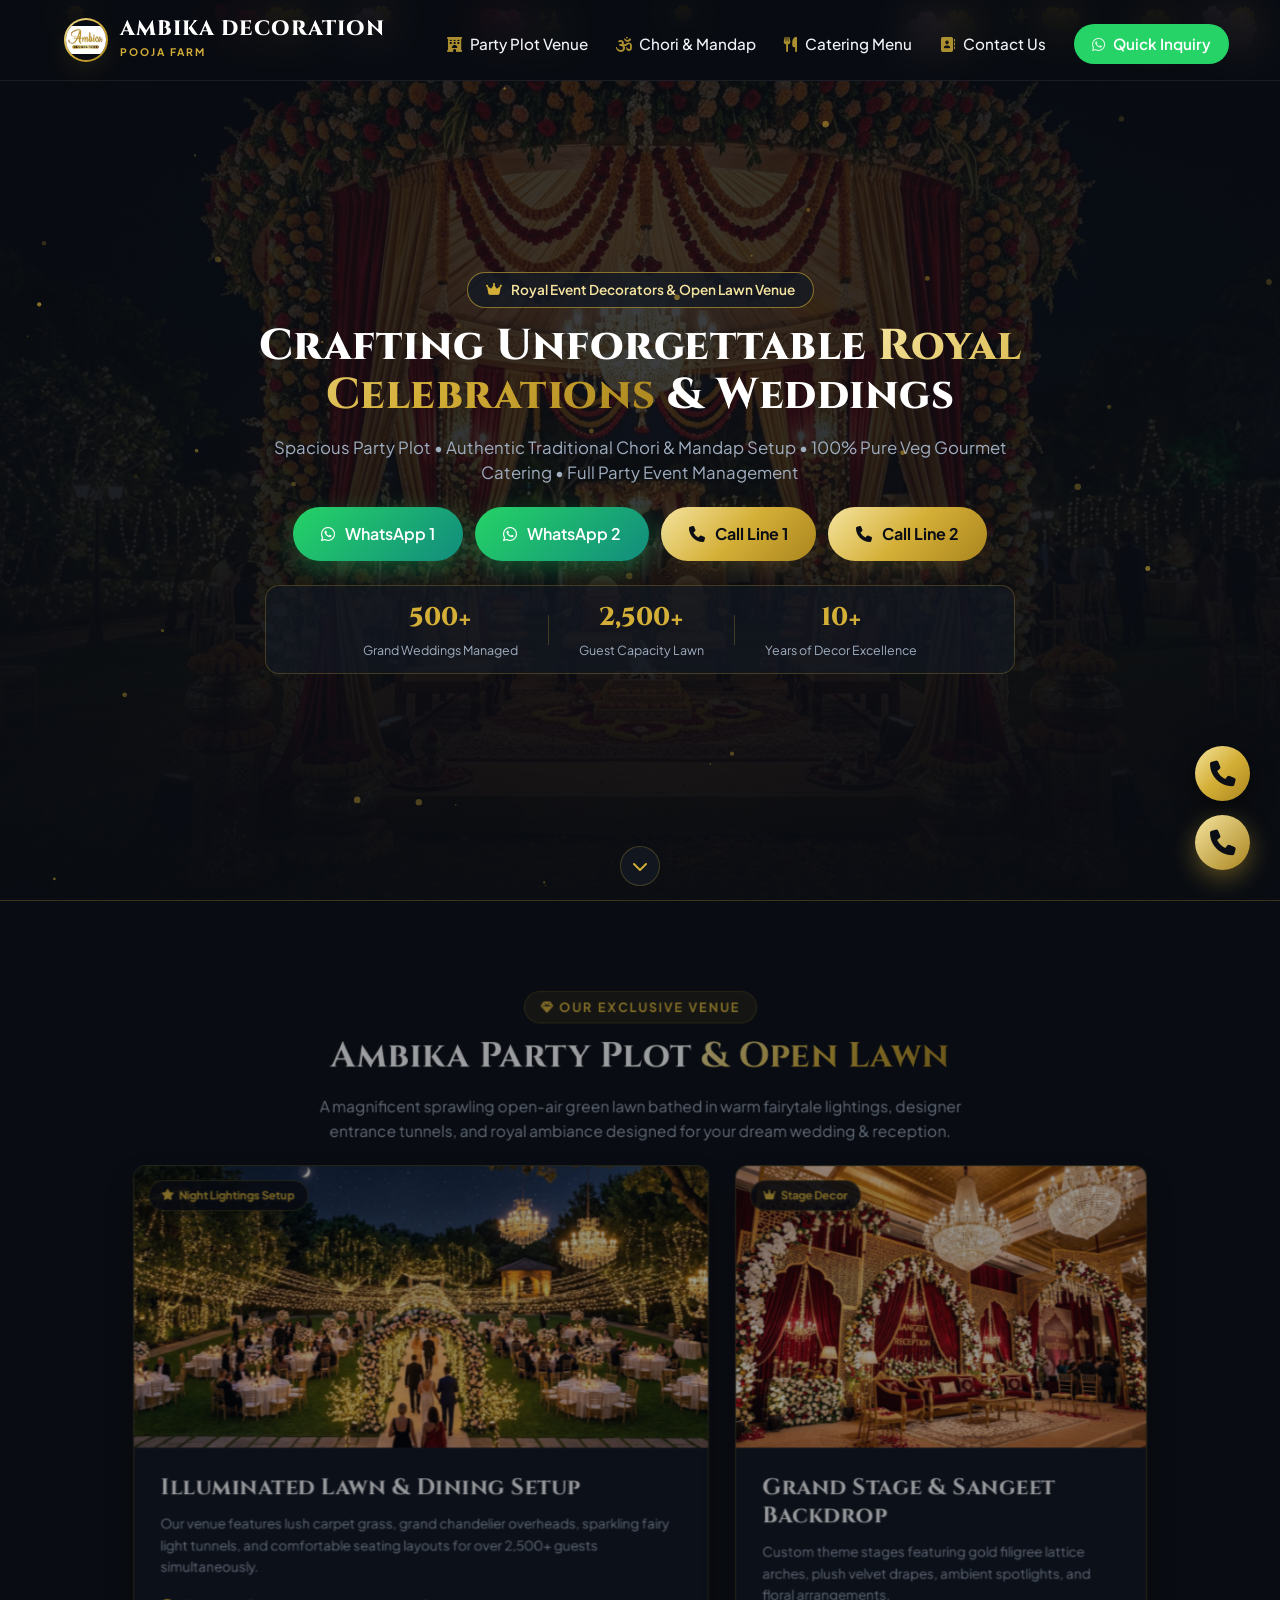
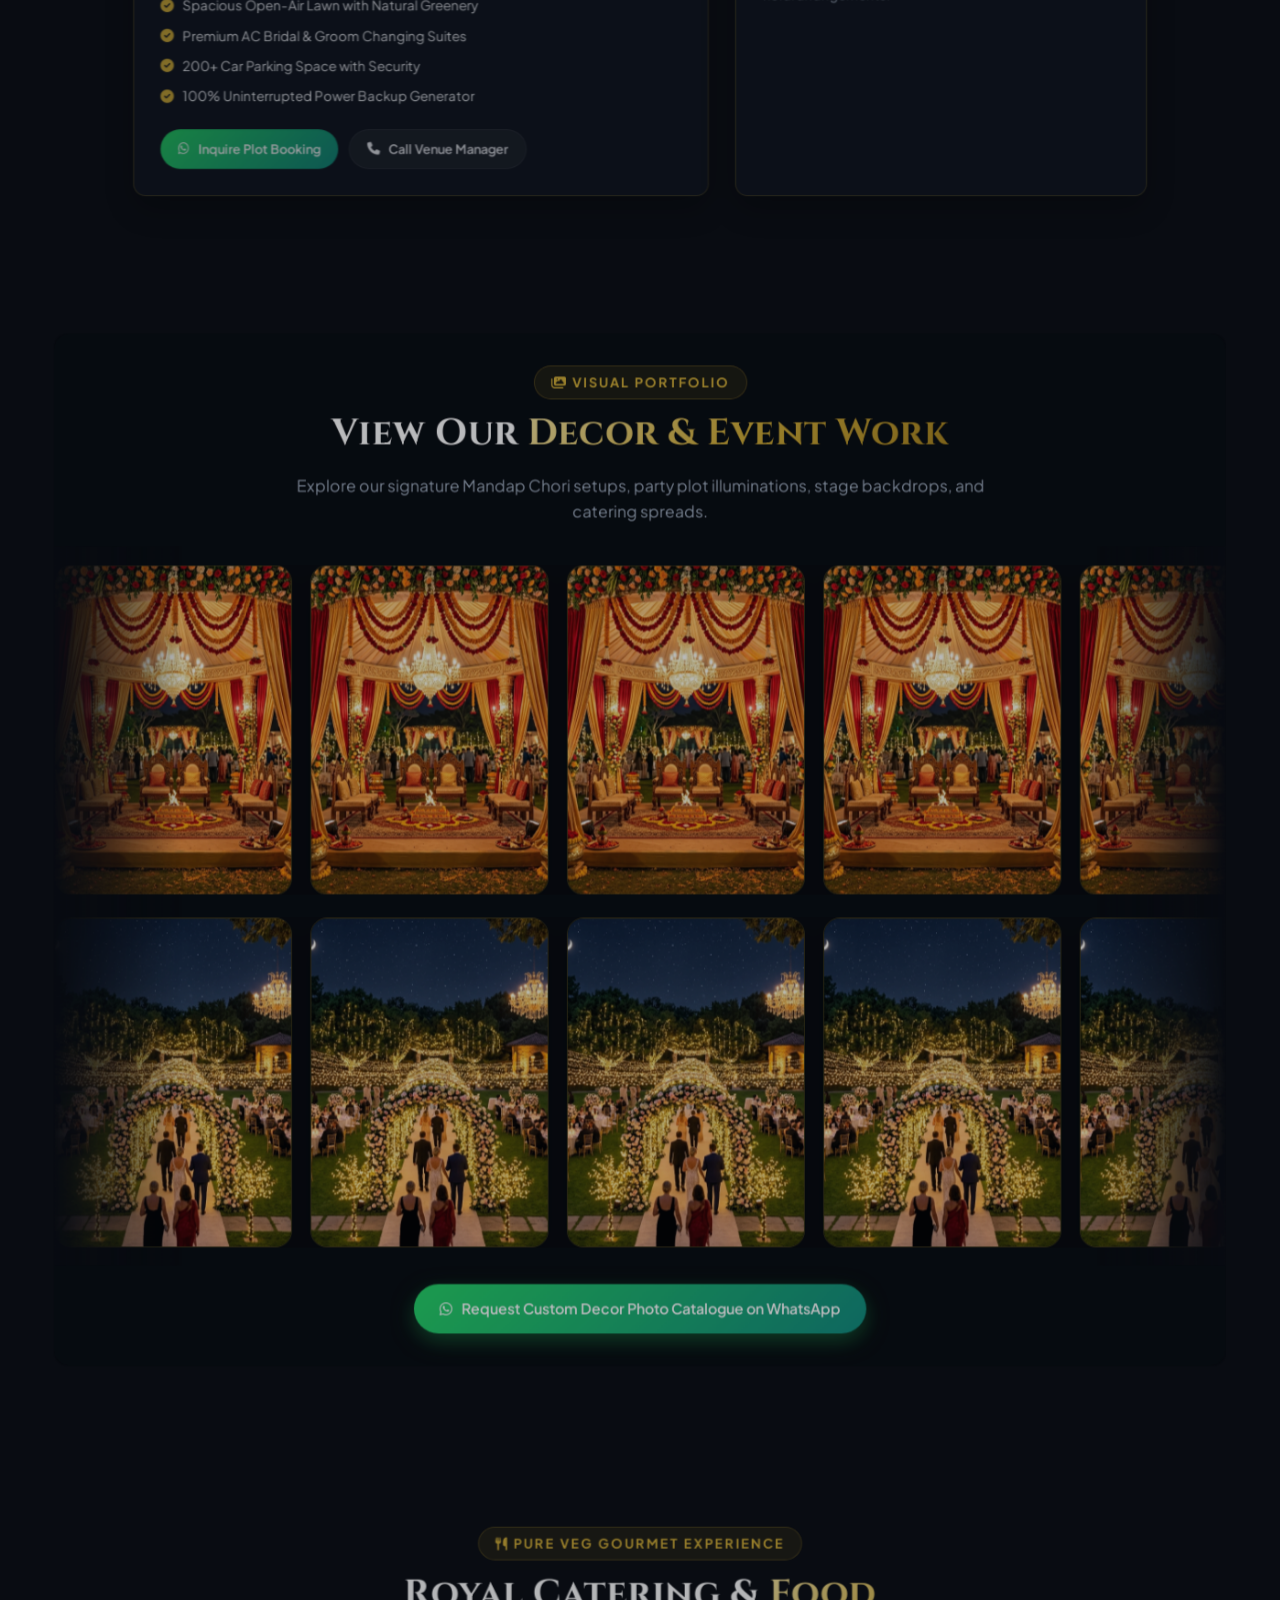
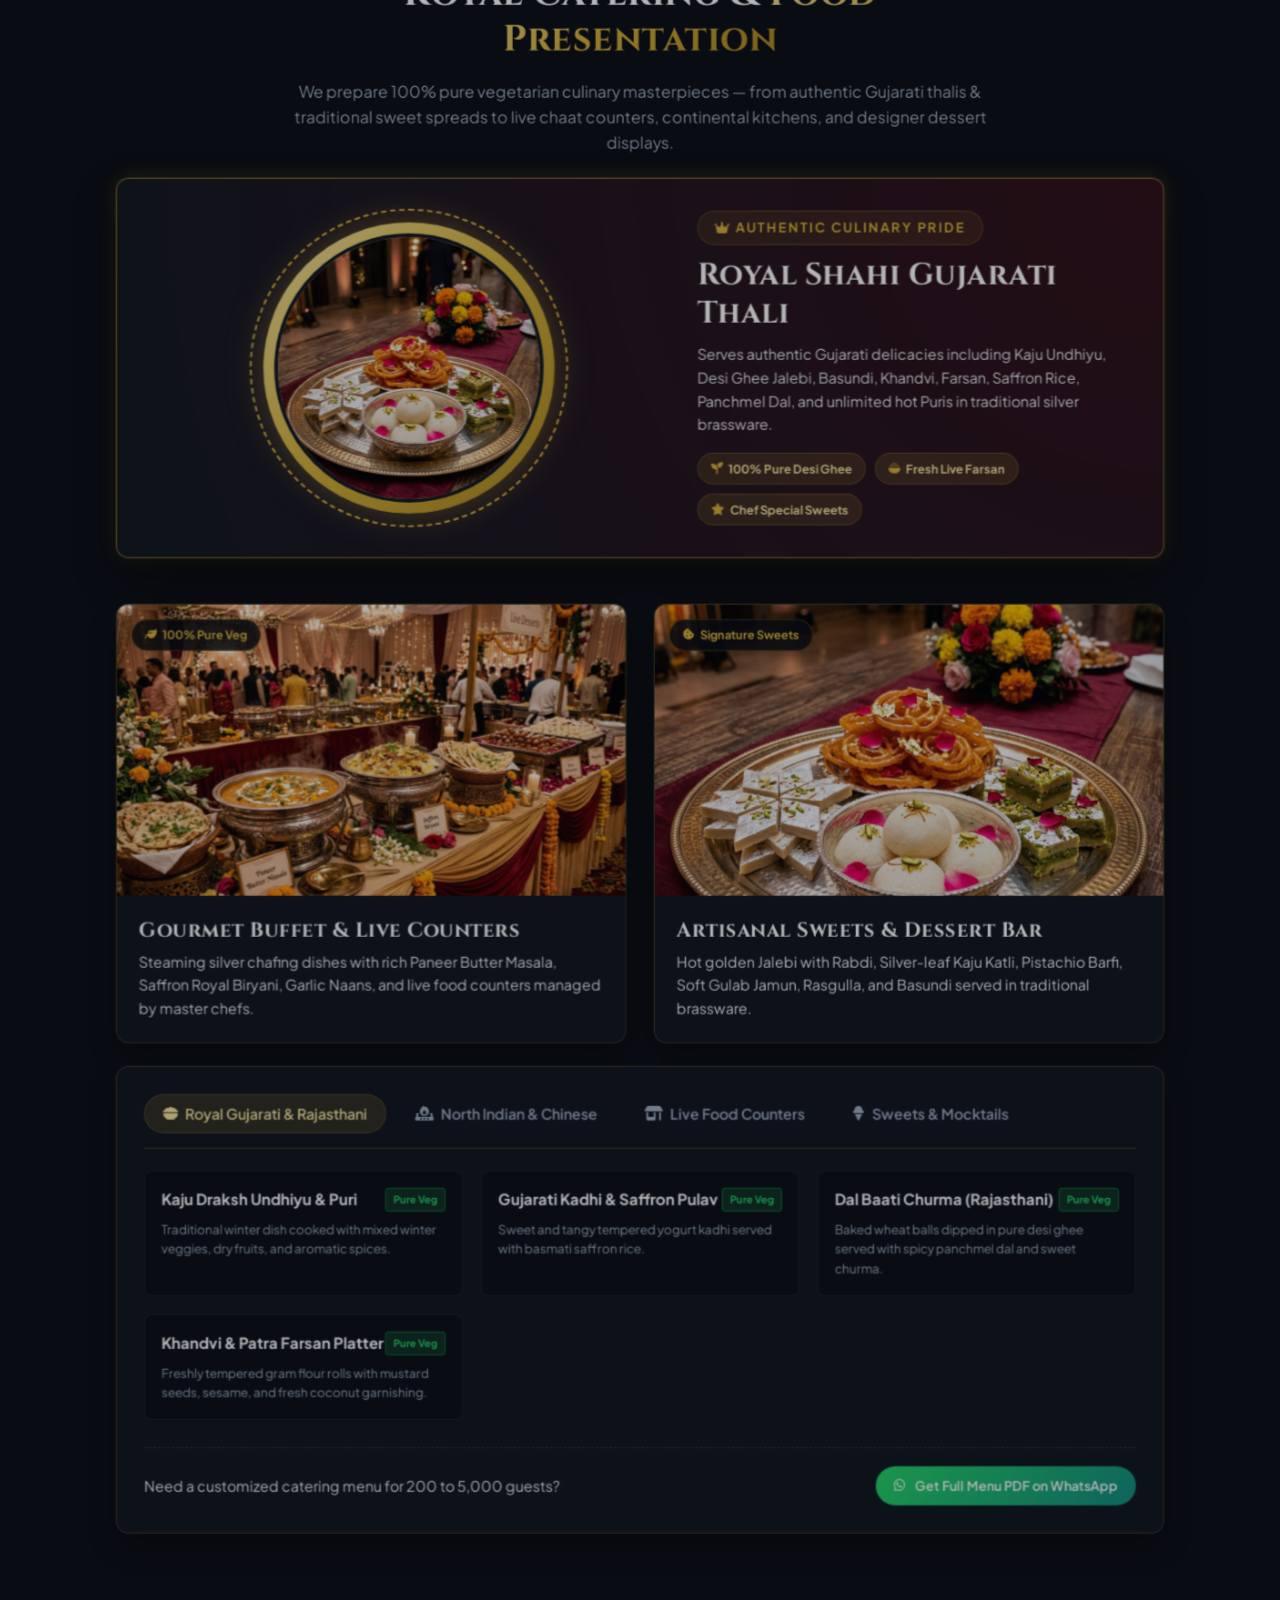
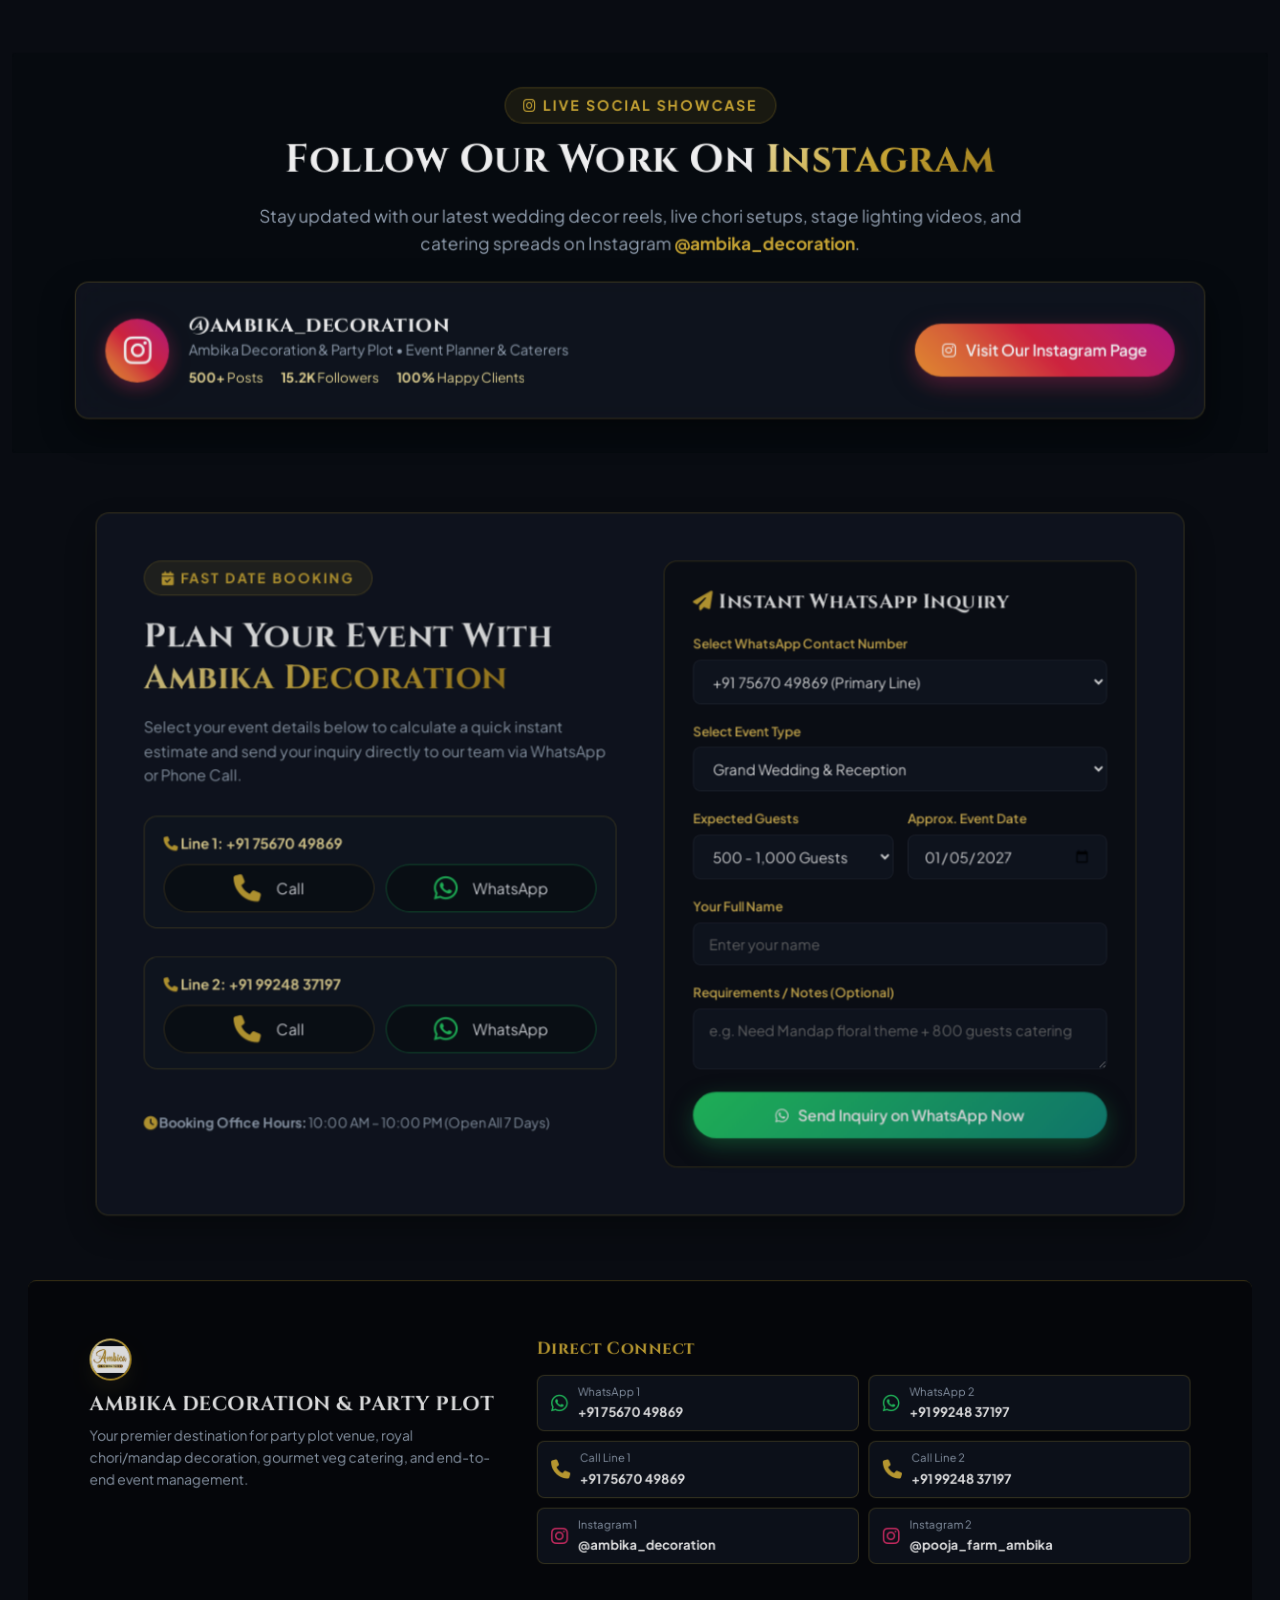
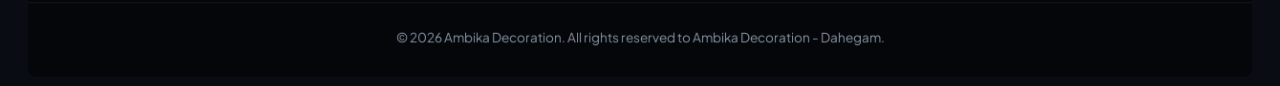
==== commit 21d8757e: "Set assets/Logo.png as tab favicon and replace text 'A' emblem with custom logo in preloader, header" ====
--- a/index.html
+++ b/index.html
@@ -14,6 +14,10 @@
   <!-- FontAwesome Icons -->
   <link rel="stylesheet" href="https://cdnjs.cloudflare.com/ajax/libs/font-awesome/6.4.0/css/all.min.css">
   
+  <!-- Favicon & Tab Icon -->
+  <link rel="icon" type="image/png" href="assets/Logo.png">
+  <link rel="apple-touch-icon" href="assets/Logo.png">
+  
   <!-- Custom Master Styles -->
   <link rel="stylesheet" href="styles.css">
 </head>
@@ -25,7 +29,7 @@
     <div class="preloader-bg-glow glow-bottom-right"></div>
     
     <div class="preloader-content">
-      <div class="preloader-emblem">A</div>
+      <div class="preloader-emblem"><img src="assets/Logo.png" alt="Ambika Decoration Logo"></div>
       
       <h1 class="preloader-title" id="preloader-title">
         <span class="char char-gold" style="--i:0">A</span>
@@ -78,7 +82,7 @@
   <header class="navbar" id="navbar">
     <div class="container navbar-container">
       <a href="#hero" class="brand-logo">
-        <div class="logo-emblem">A</div>
+        <div class="logo-emblem"><img src="assets/Logo.png" alt="Ambika Decoration Logo"></div>
         <div class="brand-text">
           <span class="brand-name">AMBIKA DECORATION</span>
           <span class="brand-tagline">POOJA FARM</span>
@@ -638,7 +642,7 @@
   <footer class="footer">
     <div class="container footer-content">
       <div class="footer-brand">
-        <div class="logo-emblem">A</div>
+        <div class="logo-emblem"><img src="assets/Logo.png" alt="Ambika Decoration Logo"></div>
         <h3>AMBIKA DECORATION & PARTY PLOT</h3>
         <p>Your premier destination for party plot venue, royal chori/mandap decoration, gourmet veg catering, and end-to-end event management.</p>
       </div>
--- a/styles.css
+++ b/styles.css
@@ -108,20 +108,26 @@
 }
 
 .preloader-emblem {
-  width: 60px;
-  height: 60px;
+  width: 75px;
+  height: 75px;
   background: var(--gold-gradient);
-  color: #0b0e14;
+  padding: 3px;
   border-radius: 50%;
   display: flex;
   align-items: center;
   justify-content: center;
-  font-family: var(--font-heading);
-  font-weight: 900;
-  font-size: 2rem;
   margin: 0 auto 20px auto;
   box-shadow: var(--shadow-gold);
   animation: pulse-gold 2s infinite ease-in-out;
+  overflow: hidden;
+}
+
+.preloader-emblem img {
+  width: 100%;
+  height: 100%;
+  object-fit: contain;
+  border-radius: 50%;
+  background: #090c12;
 }
 
 @keyframes pulse-gold {
@@ -549,15 +555,22 @@
   width: 44px;
   height: 44px;
   background: var(--gold-gradient);
-  color: #0b0e14;
+  padding: 2px;
   border-radius: 50%;
   display: flex;
   align-items: center;
   justify-content: center;
-  font-family: var(--font-heading);
-  font-weight: 900;
-  font-size: 1.5rem;
   box-shadow: var(--shadow-gold);
+  overflow: hidden;
+  flex-shrink: 0;
+}
+
+.logo-emblem img {
+  width: 100%;
+  height: 100%;
+  object-fit: contain;
+  border-radius: 50%;
+  background: #090c12;
 }
 
 .brand-text {
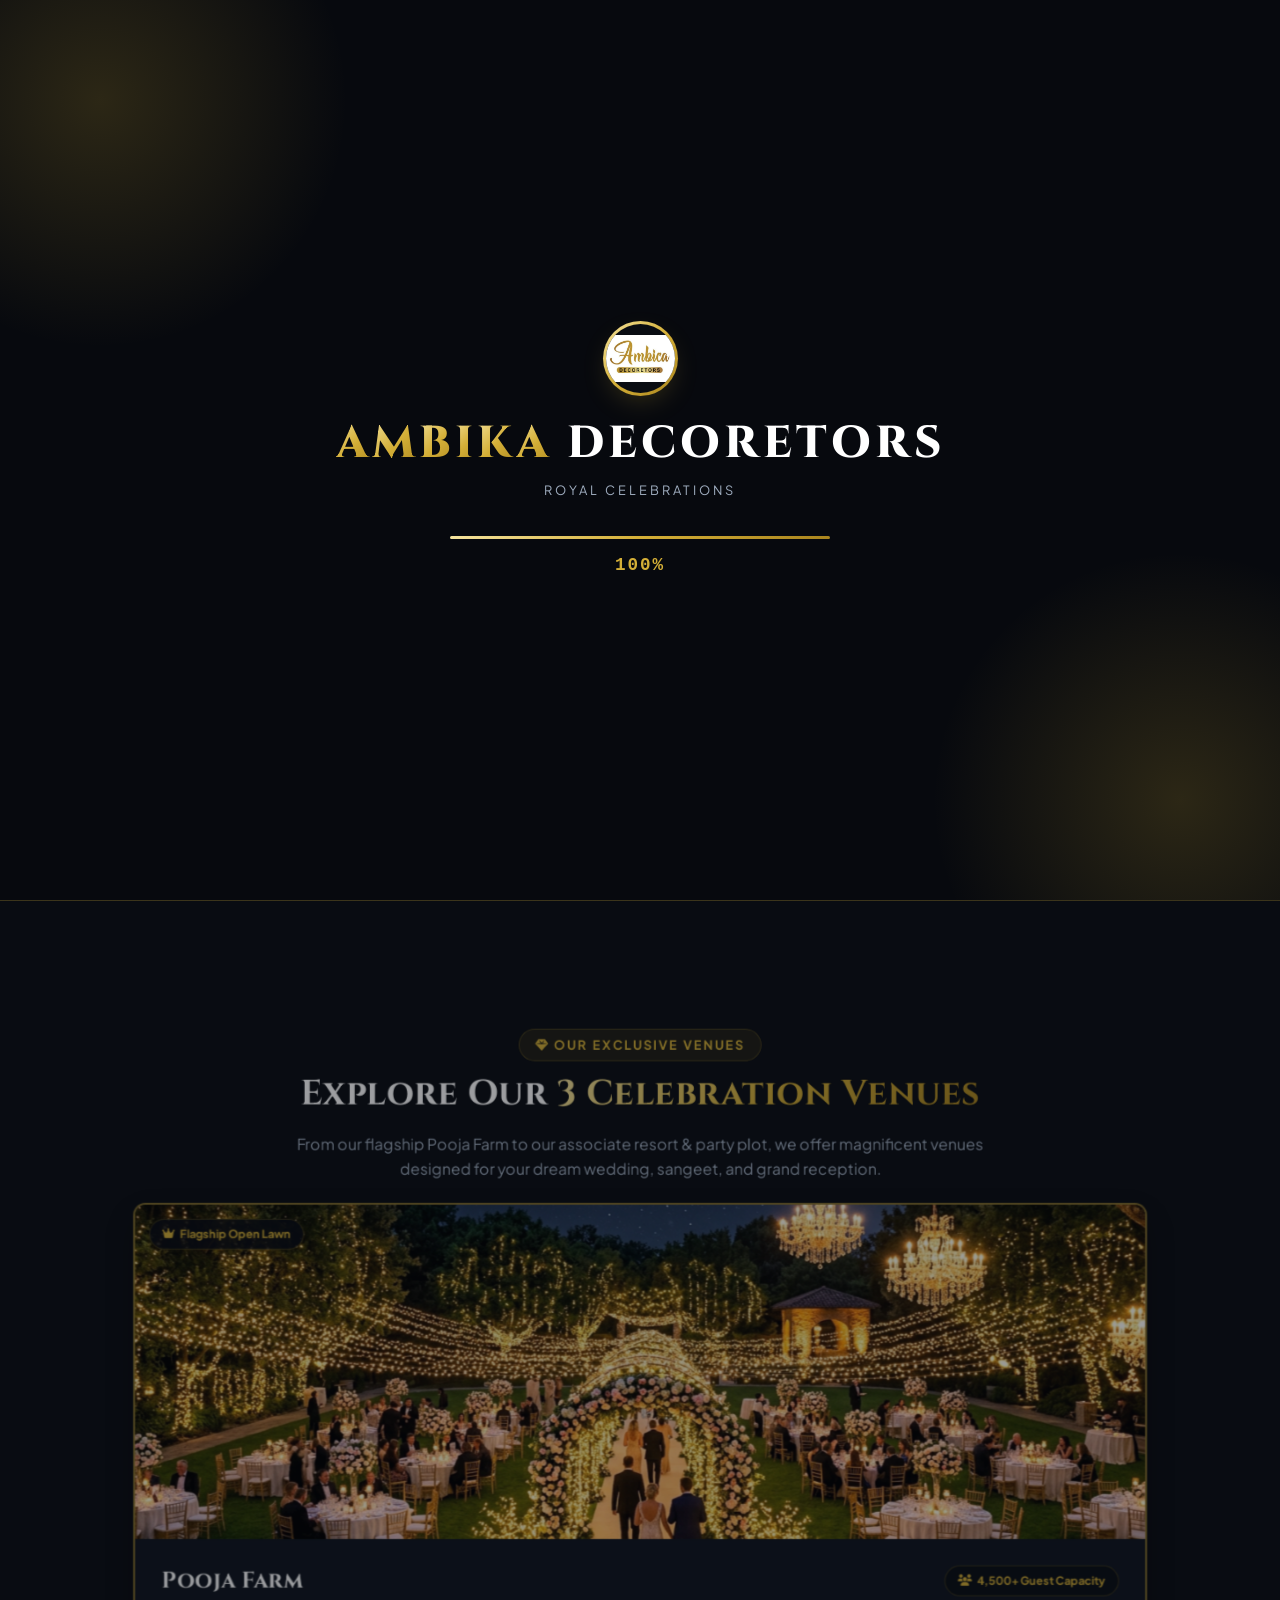
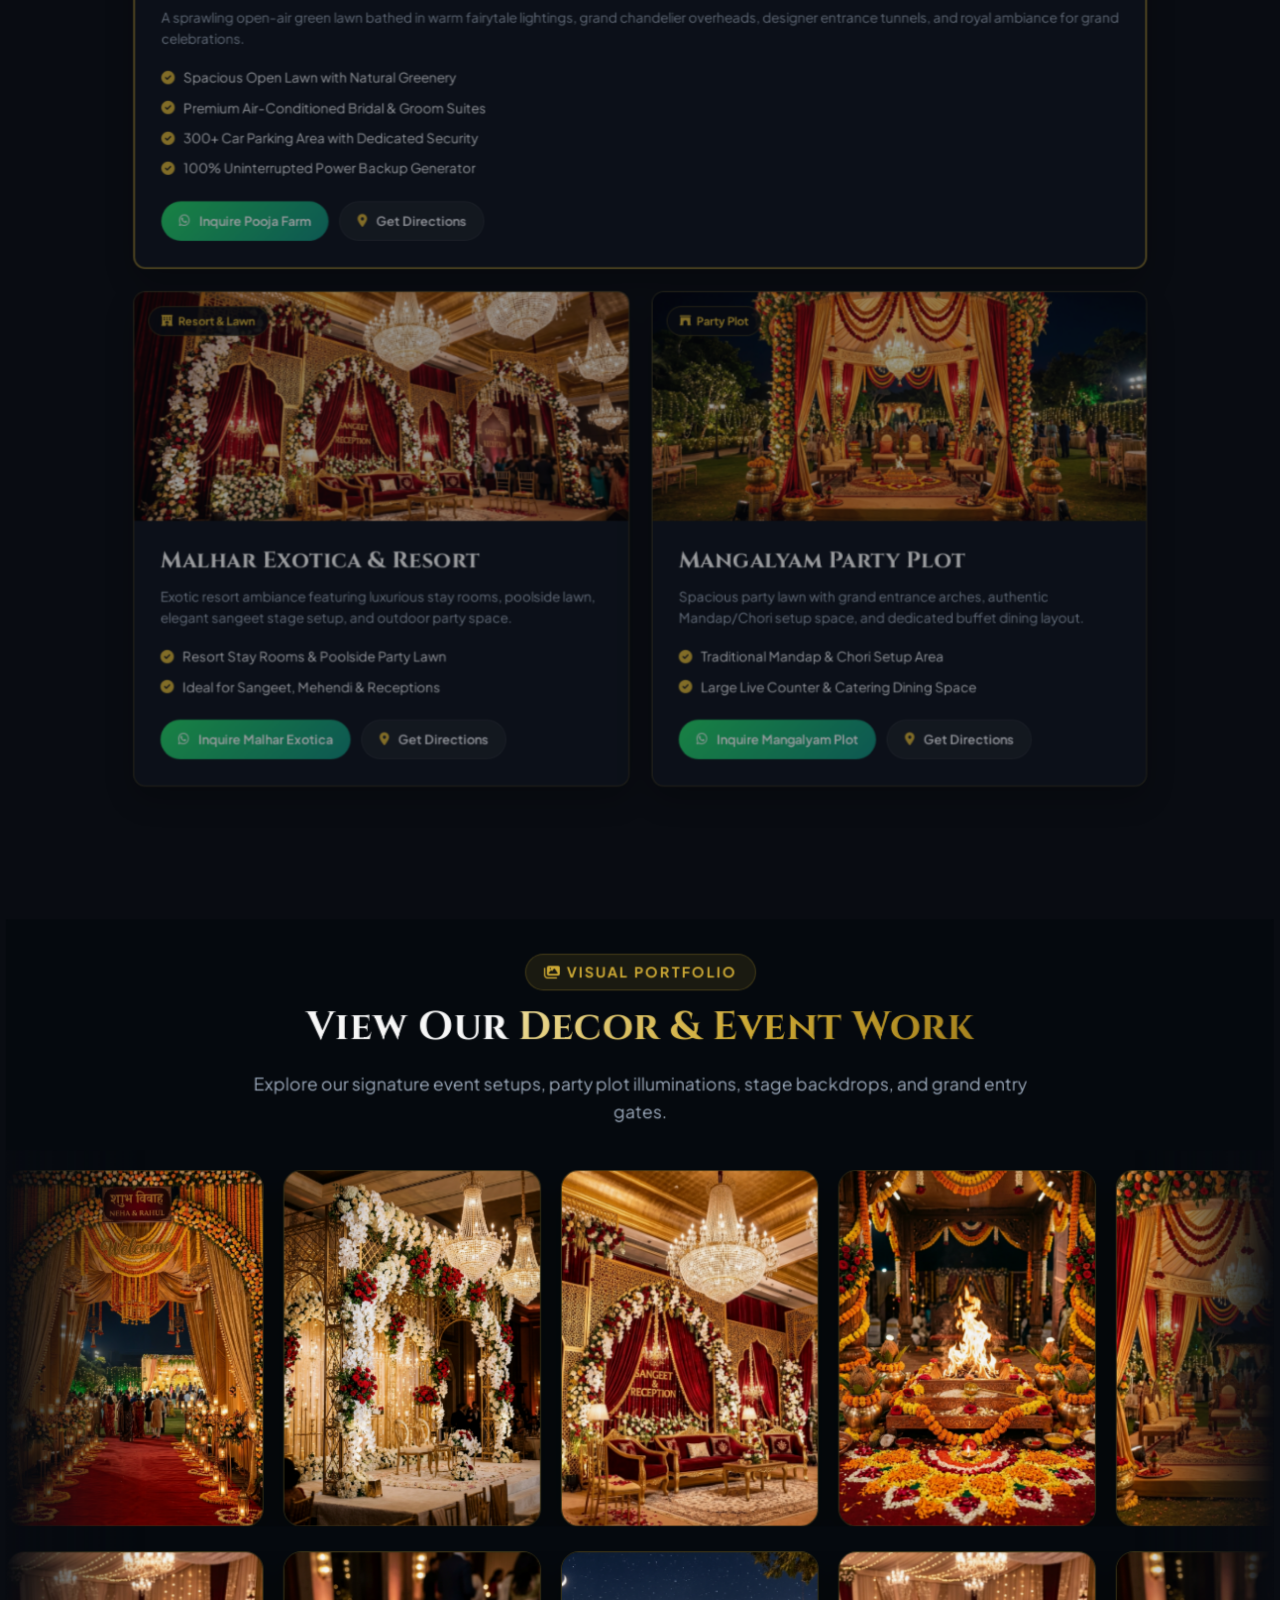
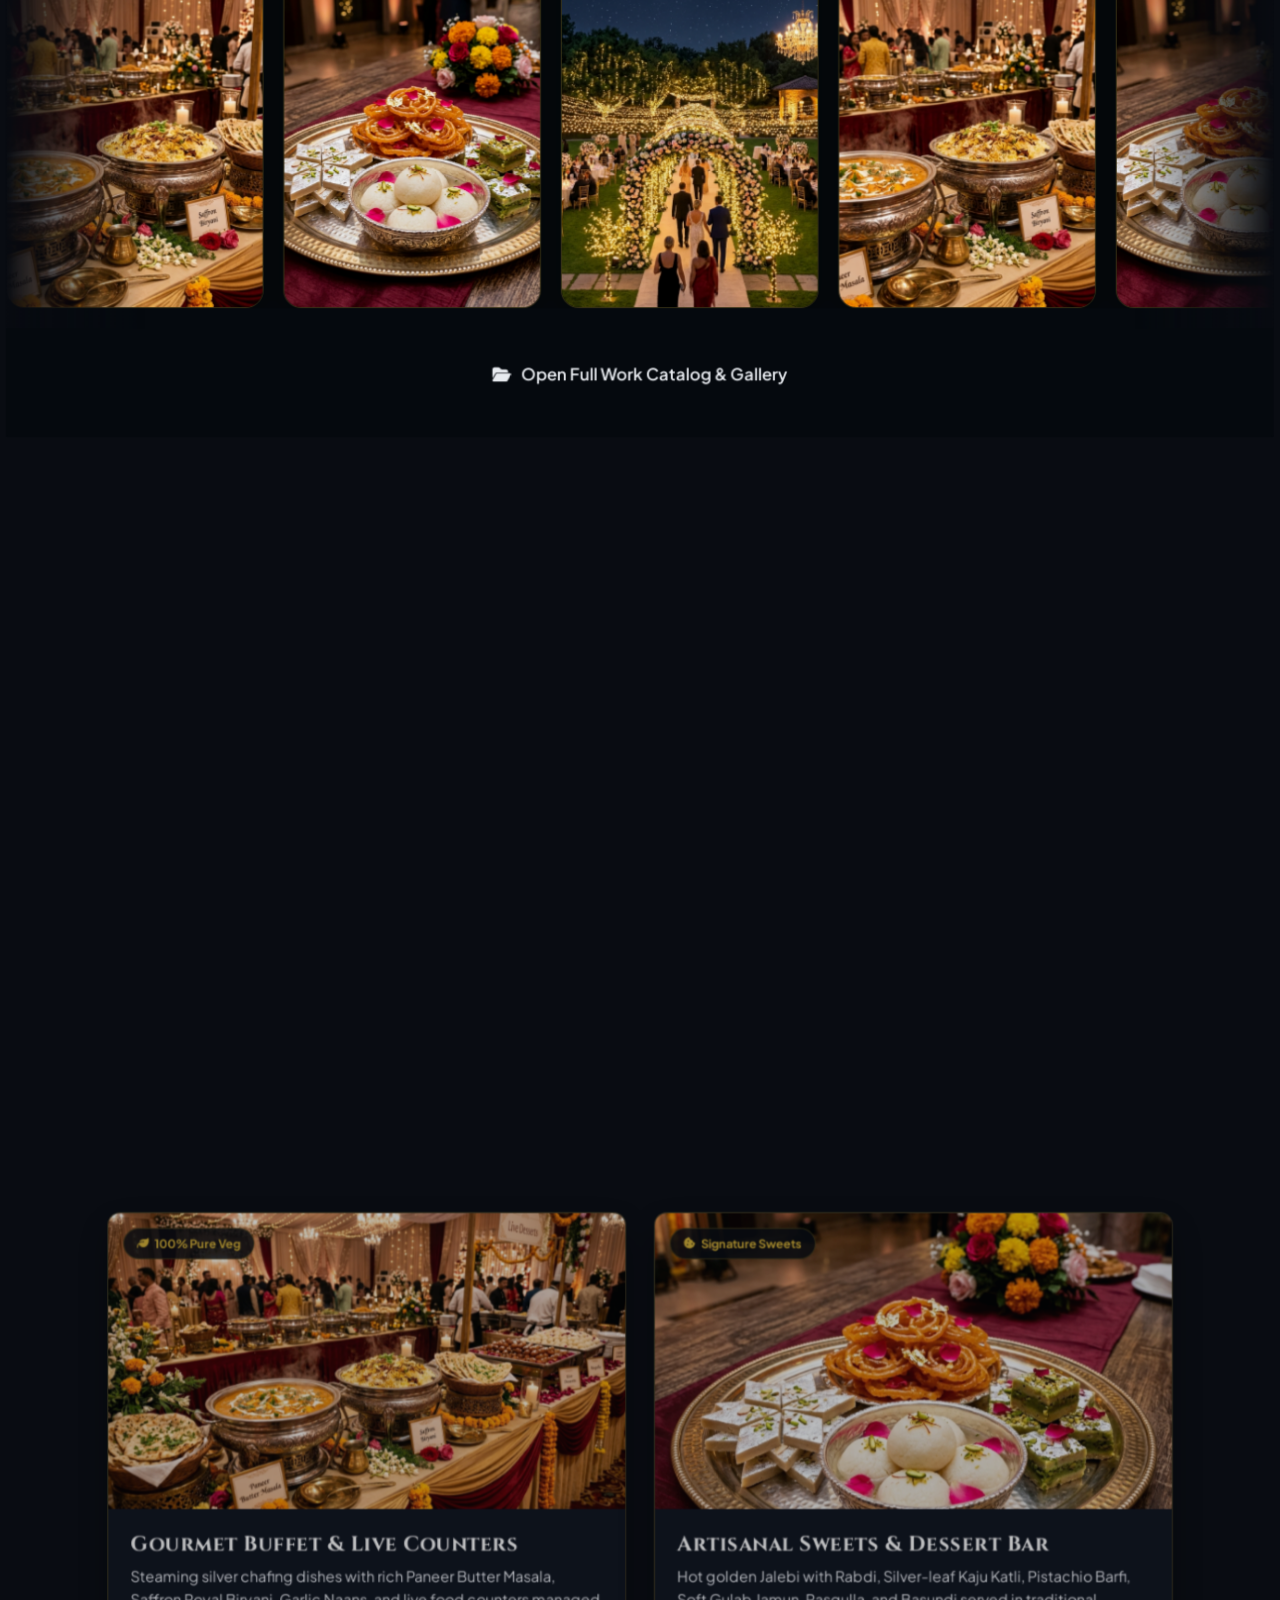
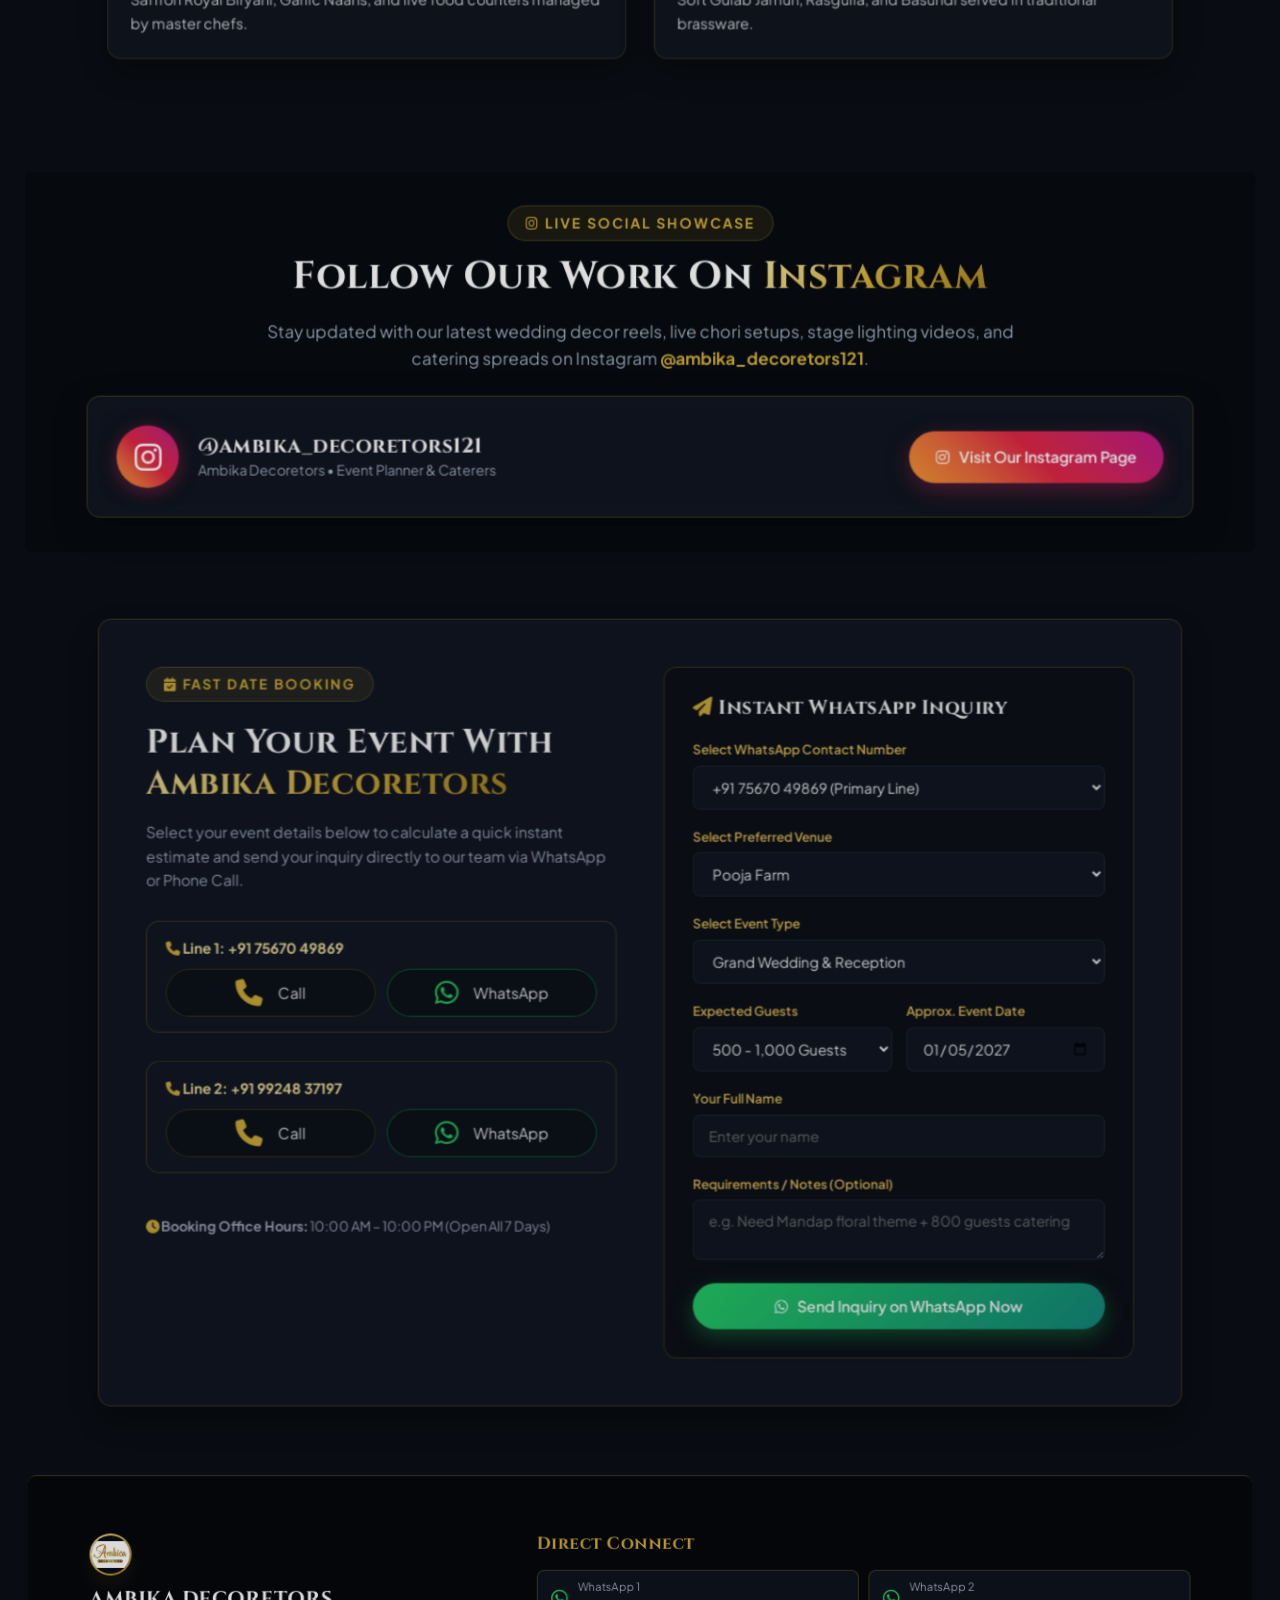
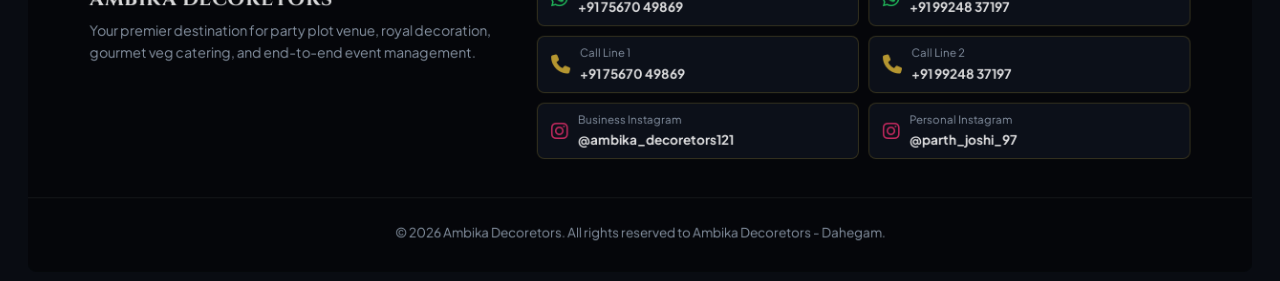
==== commit bcd92186: "Add catalog only media uploads, mobile compact gallery, vercel php routing & brand name updates" ====
--- a/index.html
+++ b/index.html
@@ -3,7 +3,7 @@
 <head>
   <meta charset="UTF-8">
   <meta name="viewport" content="width=device-width, initial-scale=1.0">
-  <title>Ambika Decoration & Party Plot | Luxury Wedding Decor, Party Plot & Catering</title>
+  <title>Ambika Decoretors | Luxury Wedding Decor, Party Plot & Catering</title>
   <meta name="description" content="Premier Party Plot venue, traditional Chori & Mandap decoration, and royal pure-veg catering services for weddings, receptions, and grand events.">
   
   <!-- Google Fonts -->
@@ -29,7 +29,7 @@
     <div class="preloader-bg-glow glow-bottom-right"></div>
     
     <div class="preloader-content">
-      <div class="preloader-emblem"><img src="assets/Logo.png" alt="Ambika Decoration Logo"></div>
+      <div class="preloader-emblem"><img src="assets/Logo.png" alt="Ambika Decoretors Logo"></div>
       
       <h1 class="preloader-title" id="preloader-title">
         <span class="char char-gold" style="--i:0">A</span>
@@ -44,14 +44,14 @@
         <span class="char" style="--i:8">C</span>
         <span class="char" style="--i:9">O</span>
         <span class="char" style="--i:10">R</span>
-        <span class="char" style="--i:11">A</span>
+        <span class="char" style="--i:11">E</span>
         <span class="char" style="--i:12">T</span>
-        <span class="char" style="--i:13">I</span>
-        <span class="char" style="--i:14">O</span>
-        <span class="char" style="--i:15">N</span>
+        <span class="char" style="--i:13">O</span>
+        <span class="char" style="--i:14">R</span>
+        <span class="char" style="--i:15">S</span>
       </h1>
       
-      <p class="preloader-subtitle">ROYAL CELEBRATIONS • POOJA FARM</p>
+      <p class="preloader-subtitle">ROYAL CELEBRATIONS</p>
       
       <div class="preloader-progress-box">
         <div class="preloader-bar-bg">
@@ -71,21 +71,20 @@
 
   <nav class="nav-menu" id="nav-menu">
     <div class="bottom-sheet-handle"></div>
-    <a href="#party-plot" class="nav-link"><i class="fa-solid fa-hotel"></i> Party Plot Venue</a>
-    <a href="#chori-decor" class="nav-link"><i class="fa-solid fa-om"></i> Chori & Mandap</a>
+    <a href="#party-plot" class="nav-link"><i class="fa-solid fa-hotel"></i> Event Venues</a>
+    <a href="#chori-decor" class="nav-link"><i class="fa-solid fa-palette"></i> Our Work</a>
     <a href="#catering-menu" class="nav-link"><i class="fa-solid fa-utensils"></i> Catering Menu</a>
     <a href="#inquiry-section" class="nav-link"><i class="fa-solid fa-address-book"></i> Contact Us</a>
-    <a href="#inquiry-section" class="nav-link btn-nav-cta"><i class="fa-brands fa-whatsapp"></i> Quick Inquiry</a>
   </nav>
 
   <!-- Header / Navigation -->
   <header class="navbar" id="navbar">
     <div class="container navbar-container">
       <a href="#hero" class="brand-logo">
-        <div class="logo-emblem"><img src="assets/Logo.png" alt="Ambika Decoration Logo"></div>
+        <div class="logo-emblem"><img src="assets/Logo.png" alt="Ambika Decoretors Logo"></div>
         <div class="brand-text">
-          <span class="brand-name">AMBIKA DECORATION</span>
-          <span class="brand-tagline">POOJA FARM</span>
+          <span class="brand-name">AMBIKA DECORETORS</span>
+          <span class="brand-tagline">EVENT PLANNER & MANAGEMENT</span>
         </div>
       </a>
 
@@ -100,9 +99,9 @@
     <div class="hero-overlay"></div>
     <div class="container hero-content">
       <div class="hero-badge fade-in">
-        <i class="fa-solid fa-crown icon-gold"></i> Royal Event Decorators & Open Lawn Venue      </div>
+        <i class="fa-solid fa-crown icon-gold"></i> Royal Event Decorators For Different Occasion(s)      </div>
       <h1 class="hero-title fade-in delay-1">
-        Crafting Unforgettable <span class="text-gradient">Royal Celebrations</span> & Weddings
+        Crafting Unforgettable <span class="text-gradient">Royal Celebrations</span> & Events
       </h1>
       <p class="hero-subtitle fade-in delay-2">
         Spacious Party Plot • Authentic Traditional Chori & Mandap Setup • 100% Pure Veg Gourmet Catering • Full Party Event Management
@@ -127,11 +126,11 @@
       <div class="hero-metrics fade-in delay-4">
                   <div class="metric-card">
             <span class="metric-number" data-target="500">0</span><span class="metric-plus">+</span>
-            <span class="metric-label">Grand Weddings Managed</span>
+            <span class="metric-label">Grand Events Managed</span>
           </div>
                       <div class="metric-divider"></div>
                             <div class="metric-card">
-            <span class="metric-number" data-target="2500">0</span><span class="metric-plus">+</span>
+            <span class="metric-number" data-target="4500">0</span><span class="metric-plus">+</span>
             <span class="metric-label">Guest Capacity Lawn</span>
           </div>
                       <div class="metric-divider"></div>
@@ -150,50 +149,95 @@
   </section>
 
   <!-- Section 1: Party Plot Venue (Zoom-In Opening Animation) -->
+  <!-- Section 1: Event Venues (Main & Sider Venues) -->
   <section class="section party-plot-section" id="party-plot">
     <div class="container">
       <div class="section-header text-center scroll-zoom-in">
-        <span class="section-subtitle"><i class="fa-solid fa-gem icon-gold"></i> Our Exclusive Venue</span>
-        <h2 class="section-title">Ambika Party Plot <span class="text-gradient">& Open Lawn</span></h2>
+        <span class="section-subtitle"><i class="fa-solid fa-gem icon-gold"></i> Our Exclusive Venues</span>
+        <h2 class="section-title">Explore Our <span class="text-gradient">3 Celebration Venues</span></h2>
         <p class="section-description">
-          A magnificent sprawling open-air green lawn bathed in warm fairytale lightings, designer entrance tunnels, and royal ambiance designed for your dream wedding & reception.
+          From our flagship Pooja Farm to our associate resort & party plot, we offer magnificent venues designed for your dream wedding, sangeet, and grand reception.
         </p>
       </div>
 
-      <div class="party-plot-grid">
-        <div class="party-plot-main-card glass-card scroll-reveal">
-          <div class="image-wrapper">
-            <img src="assets/images/party_plot_lawn.jpg" alt="Ambika Party Plot Night View" class="showcase-img">
-            <div class="img-badge"><i class="fa-solid fa-star"></i> Night Lightings Setup</div>
+      <!-- Main Featured Venue (Pooja Farm) -->
+      <div class="venues-main-featured">
+        <div class="party-plot-main-card glass-card scroll-reveal" style="border: 2px solid var(--border-gold-bright);">
+          <div class="image-wrapper" style="height: 380px;">
+            <img src="assets/images/party_plot_lawn.jpg" alt="Pooja Farm Venue" class="showcase-img">
+            <div class="img-badge"><i class="fa-solid fa-crown icon-gold"></i> Flagship Open Lawn</div>
           </div>
           <div class="card-content">
-            <h3>Illuminated Lawn & Dining Setup</h3>
-            <p>Our venue features lush carpet grass, grand chandelier overheads, sparkling fairy light tunnels, and comfortable seating layouts for over 2,500+ guests simultaneously.</p>
+            <div style="display: flex; justify-content: space-between; align-items: center; flex-wrap: wrap; gap: 10px; margin-bottom: 12px;">
+              <h3 style="margin-bottom: 0;">Pooja Farm</h3>
+              <span class="img-badge" style="position: static;"><i class="fa-solid fa-users icon-gold"></i> 4,500+ Guest Capacity</span>
+            </div>
+            <p>A sprawling open-air green lawn bathed in warm fairytale lightings, grand chandelier overheads, designer entrance tunnels, and royal ambiance for grand celebrations.</p>
             <ul class="feature-checklist">
-              <li><i class="fa-solid fa-check-circle icon-gold"></i> Spacious Open-Air Lawn with Natural Greenery</li>
-              <li><i class="fa-solid fa-check-circle icon-gold"></i> Premium AC Bridal & Groom Changing Suites</li>
-              <li><i class="fa-solid fa-check-circle icon-gold"></i> 200+ Car Parking Space with Security</li>
+              <li><i class="fa-solid fa-check-circle icon-gold"></i> Spacious Open Lawn with Natural Greenery</li>
+              <li><i class="fa-solid fa-check-circle icon-gold"></i> Premium Air-Conditioned Bridal & Groom Suites</li>
+              <li><i class="fa-solid fa-check-circle icon-gold"></i> 300+ Car Parking Area with Dedicated Security</li>
               <li><i class="fa-solid fa-check-circle icon-gold"></i> 100% Uninterrupted Power Backup Generator</li>
             </ul>
             <div class="action-row">
-              <a href="https://wa.me/917567049869?text=Hi%20Ambika%20Decoration,%20I%20want%20to%20inquire%20about%20Party%20Plot%20Rental%20dates" target="_blank" class="btn btn-whatsapp-sm">
-                <i class="fa-brands fa-whatsapp"></i> Inquire Plot Booking
+              <a href="https://wa.me/917567049869?text=Hi%20Ambika%20Decoretors,%20I%20want%20to%20inquire%20about%20Pooja%20Farm%20Venue%20booking" target="_blank" rel="noopener" class="btn btn-whatsapp-sm">
+                <i class="fa-brands fa-whatsapp"></i> Inquire Pooja Farm
               </a>
-              <a href="tel:+917567049869" class="btn btn-ghost-sm">
-                <i class="fa-solid fa-phone"></i> Call Venue Manager
+              <a href="https://www.google.com/maps/place/Pooja+Farm+and+Party+Plot/@23.1546425,72.7954944,48m/data=!3m1!1e3!4m14!1m7!3m6!1s0x395e7f0023496d85:0x23764e73e51d3d71!2sPooja+Farm,+Dahegam!8m2!3d23.1569018!4d72.7945838!16s%2Fg%2F11vx3byycg!3m5!1s0x395e7fea80e06cbf:0xfa676d91a330a0a!8m2!3d23.1545661!4d72.7955986!16s%2Fg%2F11jst34wxq?entry=ttu&g_ep=EgoyMDI2MTAwNy4wIKXMDSoASAFQAw%3D%3D" target="_blank" rel="noopener" class="btn btn-ghost-sm">
+                <i class="fa-solid fa-location-dot icon-gold"></i> Get Directions
               </a>
             </div>
           </div>
         </div>
-
+      </div>
+
+      <!-- Associate Venues Grid (Malhar Exotica & Mangalyam Party Plot) -->
+      <div class="venues-sider-grid">
+        <!-- Venue 2: Malhar Exotica & Resort -->
         <div class="party-plot-sub-card glass-card scroll-reveal delay-1">
-          <div class="image-wrapper">
-            <img src="assets/images/sangeet_stage_decor.jpg" alt="Royal Sangeet Stage Decor" class="showcase-img">
-            <div class="img-badge"><i class="fa-solid fa-crown"></i> Stage Decor</div>
+          <div class="image-wrapper" style="height: 260px;">
+            <img src="assets/images/sangeet_stage_decor.jpg" alt="Malhar Exotica & Resort" class="showcase-img">
+            <div class="img-badge"><i class="fa-solid fa-hotel icon-gold"></i> Resort & Lawn</div>
           </div>
           <div class="card-content">
-            <h3>Grand Stage & Sangeet Backdrop</h3>
-            <p>Custom theme stages featuring gold filigree lattice arches, plush velvet drapes, ambient spotlights, and floral arrangements.</p>
+            <h3>Malhar Exotica & Resort</h3>
+            <p>Exotic resort ambiance featuring luxurious stay rooms, poolside lawn, elegant sangeet stage setup, and outdoor party space.</p>
+            <ul class="feature-checklist">
+              <li><i class="fa-solid fa-check-circle icon-gold"></i> Resort Stay Rooms & Poolside Party Lawn</li>
+              <li><i class="fa-solid fa-check-circle icon-gold"></i> Ideal for Sangeet, Mehendi & Receptions</li>
+            </ul>
+            <div class="action-row">
+              <a href="https://wa.me/917567049869?text=Hi%20Ambika%20Decoretors,%20I%20want%20to%20inquire%20about%20Malhar%20Exotica%20Resort" target="_blank" rel="noopener" class="btn btn-whatsapp-sm">
+                <i class="fa-brands fa-whatsapp"></i> Inquire Malhar Exotica
+              </a>
+              <a href="https://www.google.com/maps/place/Malhaar+Resort/@23.1256917,72.826033,321m/data=!3m1!1e3!4m9!3m8!1s0x395e7917fe900127:0x823eb7d667f3ff2a!5m2!4m1!1i2!8m2!3d23.125609!4d72.828147!16s%2Fg%2F11zyrngbch?entry=ttu&g_ep=EgoyMDI2MTAwNy4wIKXMDSoASAFQAw%3D%3D" target="_blank" rel="noopener" class="btn btn-ghost-sm">
+                <i class="fa-solid fa-location-dot icon-gold"></i> Get Directions
+              </a>
+            </div>
+          </div>
+        </div>
+
+        <!-- Venue 3: Mangalyam Party Plot -->
+        <div class="party-plot-sub-card glass-card scroll-reveal delay-2">
+          <div class="image-wrapper" style="height: 260px;">
+            <img src="assets/images/wedding_chori_mandap.jpg" alt="Mangalyam Party Plot" class="showcase-img">
+            <div class="img-badge"><i class="fa-solid fa-archway icon-gold"></i> Party Plot</div>
+          </div>
+          <div class="card-content">
+            <h3>Mangalyam Party Plot</h3>
+            <p>Spacious party lawn with grand entrance arches, authentic Mandap/Chori setup space, and dedicated buffet dining layout.</p>
+            <ul class="feature-checklist">
+              <li><i class="fa-solid fa-check-circle icon-gold"></i> Traditional Mandap & Chori Setup Area</li>
+              <li><i class="fa-solid fa-check-circle icon-gold"></i> Large Live Counter & Catering Dining Space</li>
+            </ul>
+            <div class="action-row">
+              <a href="https://wa.me/917567049869?text=Hi%20Ambika%20Decoretors,%20I%20want%20to%20inquire%20about%20Mangalyam%20Party%20Plot" target="_blank" rel="noopener" class="btn btn-whatsapp-sm">
+                <i class="fa-brands fa-whatsapp"></i> Inquire Mangalyam Plot
+              </a>
+              <a href="https://www.google.com/maps/place/Mangalyam+party+plot/@23.2845537,72.7600445,160m/data=!3m1!1e3!4m14!1m7!3m6!1s0x395dd39c4623a537:0xe6a37ddc88009e4a!2sGiyod+Ambaji+Mata+Temple!8m2!3d23.2838496!4d72.7607659!16s%2Fg%2F11bwqfsxm3!3m5!1s0x395dd30057b358f9:0xe5786a84d195491d!8m2!3d23.284603!4d72.7612381!16s%2Fg%2F11vz3r6s92?entry=ttu&g_ep=EgoyMDI2MTAwNy4wIKXMDSoASAFQAw%3D%3D" target="_blank" rel="noopener" class="btn btn-ghost-sm">
+                <i class="fa-solid fa-location-dot icon-gold"></i> Get Directions
+              </a>
+            </div>
           </div>
         </div>
       </div>
@@ -207,7 +251,7 @@
         <span class="section-subtitle"><i class="fa-solid fa-images icon-gold"></i> Visual Portfolio</span>
         <h2 class="section-title">View Our <span class="text-gradient">Decor & Event Work</span></h2>
         <p class="section-description">
-          Explore our signature Mandap Chori setups, party plot illuminations, stage backdrops, and catering spreads.
+          Explore our signature event setups, party plot illuminations, stage backdrops, and grand entry gates.
         </p>
       </div>
 
@@ -216,35 +260,35 @@
         <!-- Row 1: Auto Scroll RIGHT -->
         <div class="marquee-row">
           <div class="marquee-track track-right">
-                          <div class="marquee-card btn-lightbox-trigger" data-img="assets/images/wedding_chori_mandap.jpg" data-caption="Ambika Event Showcase Photo">
-                <img src="assets/images/wedding_chori_mandap.jpg" alt="Event Showcase Photo">
-              </div>
-                          <div class="marquee-card btn-lightbox-trigger" data-img="assets/images/wedding_chori_mandap.jpg" data-caption="Ambika Event Showcase Photo">
-                <img src="assets/images/wedding_chori_mandap.jpg" alt="Event Showcase Photo">
-              </div>
-                          <div class="marquee-card btn-lightbox-trigger" data-img="assets/images/wedding_chori_mandap.jpg" data-caption="Ambika Event Showcase Photo">
-                <img src="assets/images/wedding_chori_mandap.jpg" alt="Event Showcase Photo">
-              </div>
-                          <div class="marquee-card btn-lightbox-trigger" data-img="assets/images/wedding_chori_mandap.jpg" data-caption="Ambika Event Showcase Photo">
-                <img src="assets/images/wedding_chori_mandap.jpg" alt="Event Showcase Photo">
-              </div>
-                          <div class="marquee-card btn-lightbox-trigger" data-img="assets/images/wedding_chori_mandap.jpg" data-caption="Ambika Event Showcase Photo">
-                <img src="assets/images/wedding_chori_mandap.jpg" alt="Event Showcase Photo">
-              </div>
-                          <div class="marquee-card btn-lightbox-trigger" data-img="assets/images/wedding_chori_mandap.jpg" data-caption="Ambika Event Showcase Photo">
-                <img src="assets/images/wedding_chori_mandap.jpg" alt="Event Showcase Photo">
-              </div>
-                          <div class="marquee-card btn-lightbox-trigger" data-img="assets/images/wedding_chori_mandap.jpg" data-caption="Ambika Event Showcase Photo">
-                <img src="assets/images/wedding_chori_mandap.jpg" alt="Event Showcase Photo">
-              </div>
-                          <div class="marquee-card btn-lightbox-trigger" data-img="assets/images/wedding_chori_mandap.jpg" data-caption="Ambika Event Showcase Photo">
-                <img src="assets/images/wedding_chori_mandap.jpg" alt="Event Showcase Photo">
-              </div>
-                          <div class="marquee-card btn-lightbox-trigger" data-img="assets/images/wedding_chori_mandap.jpg" data-caption="Ambika Event Showcase Photo">
-                <img src="assets/images/wedding_chori_mandap.jpg" alt="Event Showcase Photo">
-              </div>
-                          <div class="marquee-card btn-lightbox-trigger" data-img="assets/images/wedding_chori_mandap.jpg" data-caption="Ambika Event Showcase Photo">
-                <img src="assets/images/wedding_chori_mandap.jpg" alt="Event Showcase Photo">
+                          <div class="marquee-card btn-lightbox-trigger" data-img="assets/images/row1/mandap_entrance_gate.jpg" data-caption="Ambika Event Showcase Photo">
+                <img src="assets/images/row1/mandap_entrance_gate.jpg" alt="Event Showcase Photo">
+              </div>
+                          <div class="marquee-card btn-lightbox-trigger" data-img="assets/images/row1/reception_stage_portrait.jpg" data-caption="Ambika Event Showcase Photo">
+                <img src="assets/images/row1/reception_stage_portrait.jpg" alt="Event Showcase Photo">
+              </div>
+                          <div class="marquee-card btn-lightbox-trigger" data-img="assets/images/row1/sangeet_stage_decor.jpg" data-caption="Ambika Event Showcase Photo">
+                <img src="assets/images/row1/sangeet_stage_decor.jpg" alt="Event Showcase Photo">
+              </div>
+                          <div class="marquee-card btn-lightbox-trigger" data-img="assets/images/row1/traditional_chori_close.jpg" data-caption="Ambika Event Showcase Photo">
+                <img src="assets/images/row1/traditional_chori_close.jpg" alt="Event Showcase Photo">
+              </div>
+                          <div class="marquee-card btn-lightbox-trigger" data-img="assets/images/row1/wedding_chori_mandap.jpg" data-caption="Ambika Event Showcase Photo">
+                <img src="assets/images/row1/wedding_chori_mandap.jpg" alt="Event Showcase Photo">
+              </div>
+                          <div class="marquee-card btn-lightbox-trigger" data-img="assets/images/row1/mandap_entrance_gate.jpg" data-caption="Ambika Event Showcase Photo">
+                <img src="assets/images/row1/mandap_entrance_gate.jpg" alt="Event Showcase Photo">
+              </div>
+                          <div class="marquee-card btn-lightbox-trigger" data-img="assets/images/row1/reception_stage_portrait.jpg" data-caption="Ambika Event Showcase Photo">
+                <img src="assets/images/row1/reception_stage_portrait.jpg" alt="Event Showcase Photo">
+              </div>
+                          <div class="marquee-card btn-lightbox-trigger" data-img="assets/images/row1/sangeet_stage_decor.jpg" data-caption="Ambika Event Showcase Photo">
+                <img src="assets/images/row1/sangeet_stage_decor.jpg" alt="Event Showcase Photo">
+              </div>
+                          <div class="marquee-card btn-lightbox-trigger" data-img="assets/images/row1/traditional_chori_close.jpg" data-caption="Ambika Event Showcase Photo">
+                <img src="assets/images/row1/traditional_chori_close.jpg" alt="Event Showcase Photo">
+              </div>
+                          <div class="marquee-card btn-lightbox-trigger" data-img="assets/images/row1/wedding_chori_mandap.jpg" data-caption="Ambika Event Showcase Photo">
+                <img src="assets/images/row1/wedding_chori_mandap.jpg" alt="Event Showcase Photo">
               </div>
                       </div>
         </div>
@@ -252,43 +296,49 @@
         <!-- Row 2: Auto Scroll LEFT -->
         <div class="marquee-row">
           <div class="marquee-track track-left">
-                          <div class="marquee-card btn-lightbox-trigger" data-img="assets/images/party_plot_lawn.jpg" data-caption="Ambika Event Showcase Photo">
-                <img src="assets/images/party_plot_lawn.jpg" alt="Event Showcase Photo">
-              </div>
-                          <div class="marquee-card btn-lightbox-trigger" data-img="assets/images/party_plot_lawn.jpg" data-caption="Ambika Event Showcase Photo">
-                <img src="assets/images/party_plot_lawn.jpg" alt="Event Showcase Photo">
-              </div>
-                          <div class="marquee-card btn-lightbox-trigger" data-img="assets/images/party_plot_lawn.jpg" data-caption="Ambika Event Showcase Photo">
-                <img src="assets/images/party_plot_lawn.jpg" alt="Event Showcase Photo">
-              </div>
-                          <div class="marquee-card btn-lightbox-trigger" data-img="assets/images/party_plot_lawn.jpg" data-caption="Ambika Event Showcase Photo">
-                <img src="assets/images/party_plot_lawn.jpg" alt="Event Showcase Photo">
-              </div>
-                          <div class="marquee-card btn-lightbox-trigger" data-img="assets/images/party_plot_lawn.jpg" data-caption="Ambika Event Showcase Photo">
-                <img src="assets/images/party_plot_lawn.jpg" alt="Event Showcase Photo">
-              </div>
-                          <div class="marquee-card btn-lightbox-trigger" data-img="assets/images/party_plot_lawn.jpg" data-caption="Ambika Event Showcase Photo">
-                <img src="assets/images/party_plot_lawn.jpg" alt="Event Showcase Photo">
-              </div>
-                          <div class="marquee-card btn-lightbox-trigger" data-img="assets/images/party_plot_lawn.jpg" data-caption="Ambika Event Showcase Photo">
-                <img src="assets/images/party_plot_lawn.jpg" alt="Event Showcase Photo">
-              </div>
-                          <div class="marquee-card btn-lightbox-trigger" data-img="assets/images/party_plot_lawn.jpg" data-caption="Ambika Event Showcase Photo">
-                <img src="assets/images/party_plot_lawn.jpg" alt="Event Showcase Photo">
-              </div>
-                          <div class="marquee-card btn-lightbox-trigger" data-img="assets/images/party_plot_lawn.jpg" data-caption="Ambika Event Showcase Photo">
-                <img src="assets/images/party_plot_lawn.jpg" alt="Event Showcase Photo">
-              </div>
-                          <div class="marquee-card btn-lightbox-trigger" data-img="assets/images/party_plot_lawn.jpg" data-caption="Ambika Event Showcase Photo">
-                <img src="assets/images/party_plot_lawn.jpg" alt="Event Showcase Photo">
+                          <div class="marquee-card btn-lightbox-trigger" data-img="assets/images/row2/catering_buffet.jpg" data-caption="Ambika Event Showcase Photo">
+                <img src="assets/images/row2/catering_buffet.jpg" alt="Event Showcase Photo">
+              </div>
+                          <div class="marquee-card btn-lightbox-trigger" data-img="assets/images/row2/catering_sweets.jpg" data-caption="Ambika Event Showcase Photo">
+                <img src="assets/images/row2/catering_sweets.jpg" alt="Event Showcase Photo">
+              </div>
+                          <div class="marquee-card btn-lightbox-trigger" data-img="assets/images/row2/party_plot_lawn.jpg" data-caption="Ambika Event Showcase Photo">
+                <img src="assets/images/row2/party_plot_lawn.jpg" alt="Event Showcase Photo">
+              </div>
+                          <div class="marquee-card btn-lightbox-trigger" data-img="assets/images/row2/catering_buffet.jpg" data-caption="Ambika Event Showcase Photo">
+                <img src="assets/images/row2/catering_buffet.jpg" alt="Event Showcase Photo">
+              </div>
+                          <div class="marquee-card btn-lightbox-trigger" data-img="assets/images/row2/catering_sweets.jpg" data-caption="Ambika Event Showcase Photo">
+                <img src="assets/images/row2/catering_sweets.jpg" alt="Event Showcase Photo">
+              </div>
+                          <div class="marquee-card btn-lightbox-trigger" data-img="assets/images/row2/party_plot_lawn.jpg" data-caption="Ambika Event Showcase Photo">
+                <img src="assets/images/row2/party_plot_lawn.jpg" alt="Event Showcase Photo">
+              </div>
+                          <div class="marquee-card btn-lightbox-trigger" data-img="assets/images/row2/catering_buffet.jpg" data-caption="Ambika Event Showcase Photo">
+                <img src="assets/images/row2/catering_buffet.jpg" alt="Event Showcase Photo">
+              </div>
+                          <div class="marquee-card btn-lightbox-trigger" data-img="assets/images/row2/catering_sweets.jpg" data-caption="Ambika Event Showcase Photo">
+                <img src="assets/images/row2/catering_sweets.jpg" alt="Event Showcase Photo">
+              </div>
+                          <div class="marquee-card btn-lightbox-trigger" data-img="assets/images/row2/party_plot_lawn.jpg" data-caption="Ambika Event Showcase Photo">
+                <img src="assets/images/row2/party_plot_lawn.jpg" alt="Event Showcase Photo">
+              </div>
+                          <div class="marquee-card btn-lightbox-trigger" data-img="assets/images/row2/catering_buffet.jpg" data-caption="Ambika Event Showcase Photo">
+                <img src="assets/images/row2/catering_buffet.jpg" alt="Event Showcase Photo">
+              </div>
+                          <div class="marquee-card btn-lightbox-trigger" data-img="assets/images/row2/catering_sweets.jpg" data-caption="Ambika Event Showcase Photo">
+                <img src="assets/images/row2/catering_sweets.jpg" alt="Event Showcase Photo">
+              </div>
+                          <div class="marquee-card btn-lightbox-trigger" data-img="assets/images/row2/party_plot_lawn.jpg" data-caption="Ambika Event Showcase Photo">
+                <img src="assets/images/row2/party_plot_lawn.jpg" alt="Event Showcase Photo">
               </div>
                       </div>
         </div>
       </div>
       
       <div class="text-center margin-top-lg">
-        <a href="https://wa.me/917567049869?text=Hi%20Ambika%20Decoration,%20I%20want%20to%20see%20more%20Chori%20Mandap%20designs" target="_blank" class="btn btn-whatsapp glow-effect">
-          <i class="fa-brands fa-whatsapp"></i> Request Custom Decor Photo Catalogue on WhatsApp
+        <a href="gallery.php" class="btn btn-gold glow-effect" style="font-size: 1.05rem; padding: 14px 32px;">
+          <i class="fa-solid fa-folder-open"></i> Open Full Work Catalog & Gallery
         </a>
       </div>
     </div>
@@ -349,157 +399,7 @@
         </div>
       </div>
 
-      <!-- Dynamic Catering Menu Tabs with Zoom Animation -->
-      <div class="menu-tab-container glass-card scroll-reveal">
-        <div class="menu-tab-header">
-                      <button class="menu-tab-btn active" data-tab="gujarati">
-              <i class="fa-solid fa-bowl-food"></i> Royal Gujarati & Rajasthani            </button>
-                      <button class="menu-tab-btn " data-tab="north-indian">
-              <i class="fa-solid fa-fire-burner"></i> North Indian & Chinese            </button>
-                      <button class="menu-tab-btn " data-tab="live-counters">
-              <i class="fa-solid fa-shop"></i> Live Food Counters            </button>
-                      <button class="menu-tab-btn " data-tab="sweets-beverages">
-              <i class="fa-solid fa-ice-cream"></i> Sweets & Mocktails            </button>
-                  </div>
-
-        <div class="menu-tab-content">
-                      <div class="tab-pane active" id="tab-gujarati">
-              <div class="menu-grid">
-                                  <div class="menu-item">
-                    <div class="menu-item-header">
-                      <span class="item-name">Kaju Draksh Undhiyu &amp; Puri</span>
-                      <span class="badge-veg">Pure Veg</span>
-                    </div>
-                    <p class="item-desc">Traditional winter dish cooked with mixed winter veggies, dry fruits, and aromatic spices.</p>
-                  </div>
-                                  <div class="menu-item">
-                    <div class="menu-item-header">
-                      <span class="item-name">Gujarati Kadhi &amp; Saffron Pulav</span>
-                      <span class="badge-veg">Pure Veg</span>
-                    </div>
-                    <p class="item-desc">Sweet and tangy tempered yogurt kadhi served with basmati saffron rice.</p>
-                  </div>
-                                  <div class="menu-item">
-                    <div class="menu-item-header">
-                      <span class="item-name">Dal Baati Churma (Rajasthani)</span>
-                      <span class="badge-veg">Pure Veg</span>
-                    </div>
-                    <p class="item-desc">Baked wheat balls dipped in pure desi ghee served with spicy panchmel dal and sweet churma.</p>
-                  </div>
-                                  <div class="menu-item">
-                    <div class="menu-item-header">
-                      <span class="item-name">Khandvi &amp; Patra Farsan Platter</span>
-                      <span class="badge-veg">Pure Veg</span>
-                    </div>
-                    <p class="item-desc">Freshly tempered gram flour rolls with mustard seeds, sesame, and fresh coconut garnishing.</p>
-                  </div>
-                              </div>
-            </div>
-                      <div class="tab-pane " id="tab-north-indian">
-              <div class="menu-grid">
-                                  <div class="menu-item">
-                    <div class="menu-item-header">
-                      <span class="item-name">Paneer Lababdar / Shahi Paneer</span>
-                      <span class="badge-veg">Pure Veg</span>
-                    </div>
-                    <p class="item-desc">Cottage cheese cubes simmered in creamy tomato onion gravy with butter and kasturi methi.</p>
-                  </div>
-                                  <div class="menu-item">
-                    <div class="menu-item-header">
-                      <span class="item-name">Dal Makhani (24-Hour Slow Cooked)</span>
-                      <span class="badge-veg">Pure Veg</span>
-                    </div>
-                    <p class="item-desc">Rich black lentils slow-cooked overnight with cream, white butter, and aromatic spices.</p>
-                  </div>
-                                  <div class="menu-item">
-                    <div class="menu-item-header">
-                      <span class="item-name">Live Tandoori Roti &amp; Naan Counter</span>
-                      <span class="badge-veg">Live Counter</span>
-                    </div>
-                    <p class="item-desc">Butter Naan, Garlic Naan, Missi Roti, and Laccha Paratha served fresh from clay oven.</p>
-                  </div>
-                                  <div class="menu-item">
-                    <div class="menu-item-header">
-                      <span class="item-name">Hakka Noodles &amp; Manchurian Dry</span>
-                      <span class="badge-veg">Indo-Chinese</span>
-                    </div>
-                    <p class="item-desc">Wok-tossed noodles with crisp vegetables and vegetable dumpling balls in tangy sauce.</p>
-                  </div>
-                              </div>
-            </div>
-                      <div class="tab-pane " id="tab-live-counters">
-              <div class="menu-grid">
-                                  <div class="menu-item">
-                    <div class="menu-item-header">
-                      <span class="item-name">Delhi Dahi Bhalla &amp; Pani Puri Counter</span>
-                      <span class="badge-veg">Live Counter</span>
-                    </div>
-                    <p class="item-desc">5 flavors of mineral water pani puri with soft creamy dahi vada and pomegranate seeds.</p>
-                  </div>
-                                  <div class="menu-item">
-                    <div class="menu-item-header">
-                      <span class="item-name">Woodfired Italian Pizza &amp; Pasta Bar</span>
-                      <span class="badge-veg">Live Counter</span>
-                    </div>
-                    <p class="item-desc">Custom pasta (Penne/Fettuccine) in Alfredo/Arrabbiata sauce with exotic veggies.</p>
-                  </div>
-                                  <div class="menu-item">
-                    <div class="menu-item-header">
-                      <span class="item-name">Live Pav Bhaji &amp; Tawa Pulav</span>
-                      <span class="badge-veg">Live Counter</span>
-                    </div>
-                    <p class="item-desc">Hot buttery bhaji on big iron tawa served with soft toasted pavs and lemon wedges.</p>
-                  </div>
-                                  <div class="menu-item">
-                    <div class="menu-item-header">
-                      <span class="item-name">South Indian Dosa &amp; Uttapam Station</span>
-                      <span class="badge-veg">Live Counter</span>
-                    </div>
-                    <p class="item-desc">Crispy Masala Dosa, Paper Dosa, and Onion Uttapam served with 3 coconut chutneys and sambar.</p>
-                  </div>
-                              </div>
-            </div>
-                      <div class="tab-pane " id="tab-sweets-beverages">
-              <div class="menu-grid">
-                                  <div class="menu-item">
-                    <div class="menu-item-header">
-                      <span class="item-name">Live Jalebi &amp; Rabdi Counter</span>
-                      <span class="badge-veg">Signature Sweet</span>
-                    </div>
-                    <p class="item-desc">Crispy hot saffron jalebis fried in pure ghee paired with thick chilled rabdi.</p>
-                  </div>
-                                  <div class="menu-item">
-                    <div class="menu-item-header">
-                      <span class="item-name">Sitaphal &amp; Kesar Pista Basundi</span>
-                      <span class="badge-veg">Signature Sweet</span>
-                    </div>
-                    <p class="item-desc">Rich condensed milk dessert infused with real custard apple pulp and saffron pista shavings.</p>
-                  </div>
-                                  <div class="menu-item">
-                    <div class="menu-item-header">
-                      <span class="item-name">Exotic Welcome Drinks &amp; Mocktails</span>
-                      <span class="badge-veg">Live Beverage</span>
-                    </div>
-                    <p class="item-desc">Blue Lagoon, Virgin Mojito, Mango Mastani, Fresh Guava Chilli, and Roasted Masala Chaas.</p>
-                  </div>
-                                  <div class="menu-item">
-                    <div class="menu-item-header">
-                      <span class="item-name">Ice Cream Sundae &amp; Dryfruit Counter</span>
-                      <span class="badge-veg">Dessert Station</span>
-                    </div>
-                    <p class="item-desc">Assorted gourmet ice creams topped with chocolate fountains, nuts, and fresh berries.</p>
-                  </div>
-                              </div>
-            </div>
-                  </div>
-
-        <div class="menu-footer-cta">
-          <span>Need a customized catering menu for 200 to 5,000 guests?</span>
-          <a href="https://wa.me/917567049869?text=Hi%20Ambika%20Catering,%20please%20send%20me%20your%20full%20Catering%20Menu%20PDF" target="_blank" class="btn btn-whatsapp-sm">
-            <i class="fa-brands fa-whatsapp"></i> Get Full Menu PDF on WhatsApp
-          </a>
-        </div>
-      </div>
+
     </div>
   </section>
 
@@ -510,7 +410,7 @@
         <span class="section-subtitle"><i class="fa-brands fa-instagram icon-gold"></i> Live Social Showcase</span>
         <h2 class="section-title">Follow Our Work On <span class="text-gradient">Instagram</span></h2>
         <p class="section-description">
-          Stay updated with our latest wedding decor reels, live chori setups, stage lighting videos, and catering spreads on Instagram <strong class="text-gold">@ambika_decoration</strong>.
+          Stay updated with our latest wedding decor reels, live chori setups, stage lighting videos, and catering spreads on Instagram <strong class="text-gold">@ambika_decoretors121</strong>.
         </p>
       </div>
 
@@ -520,16 +420,11 @@
             <i class="fa-brands fa-instagram"></i>
           </div>
           <div class="insta-details">
-            <h3>@ambika_decoration</h3>
-            <p>Ambika Decoration & Party Plot • Event Planner & Caterers</p>
-            <div class="insta-stats">
-              <span><strong>500+</strong> Posts</span>
-              <span><strong>15.2K</strong> Followers</span>
-              <span><strong>100%</strong> Happy Clients</span>
-            </div>
-          </div>
-        </div>
-        <a href="https://instagram.com" target="_blank" rel="noopener" class="btn btn-insta glow-effect">
+            <h3>@ambika_decoretors121</h3>
+            <p>Ambika Decoretors • Event Planner & Caterers</p>
+          </div>
+        </div>
+        <a href="https://www.instagram.com/ambika_decoretors121/" target="_blank" rel="noopener" class="btn btn-insta glow-effect">
           <i class="fa-brands fa-instagram"></i> Visit Our Instagram Page
         </a>
       </div>
@@ -543,7 +438,7 @@
         <div class="inquiry-grid">
           <div class="inquiry-info">
             <span class="section-subtitle"><i class="fa-solid fa-calendar-check icon-gold"></i> Fast Date Booking</span>
-            <h2>Plan Your Event With <span class="text-gradient">Ambika Decoration</span></h2>
+            <h2>Plan Your Event With <span class="text-gradient">Ambika Decoretors</span></h2>
             <p>Select your event details below to calculate a quick instant estimate and send your inquiry directly to our team via WhatsApp or Phone Call.</p>
             
             <div class="direct-contact-pills">
@@ -590,6 +485,16 @@
               </div>
 
               <div class="form-group">
+                <label for="venue-select">Select Preferred Venue</label>
+                <select id="venue-select" required>
+                  <option value="Pooja Farm" selected>Pooja Farm</option>
+                  <option value="Malhar Exotica & Resort">Malhar Exotica & Resort</option>
+                  <option value="Mangalyam Party Plot">Mangalyam Party Plot</option>
+                  <option value="Decor & Catering Only (Other Location)">Decor & Catering Only (Other Location)</option>
+                </select>
+              </div>
+
+              <div class="form-group">
                 <label for="event-type">Select Event Type</label>
                 <select id="event-type" required>
                   <option value="Grand Wedding & Reception">Grand Wedding & Reception</option>
@@ -642,9 +547,9 @@
   <footer class="footer">
     <div class="container footer-content">
       <div class="footer-brand">
-        <div class="logo-emblem"><img src="assets/Logo.png" alt="Ambika Decoration Logo"></div>
-        <h3>AMBIKA DECORATION & PARTY PLOT</h3>
-        <p>Your premier destination for party plot venue, royal chori/mandap decoration, gourmet veg catering, and end-to-end event management.</p>
+        <div class="logo-emblem"><img src="assets/Logo.png" alt="Ambika Decoretors Logo"></div>
+        <h3>AMBIKA DECORETORS</h3>
+        <p>Your premier destination for party plot venue, royal decoration, gourmet veg catering, and end-to-end event management.</p>
       </div>
 
       <div class="footer-links">
@@ -682,19 +587,19 @@
             </div>
           </a>
 
-          <a href="https://instagram.com" target="_blank" rel="noopener" class="footer-grid-card insta-card">
+          <a href="https://www.instagram.com/ambika_decoretors121/" target="_blank" rel="noopener" class="footer-grid-card insta-card">
             <i class="fa-brands fa-instagram icon-insta"></i>
             <div>
-              <small>Instagram 1</small>
-              <strong>@ambika_decoration</strong>
+              <small>Business Instagram</small>
+              <strong>@ambika_decoretors121</strong>
             </div>
           </a>
 
-          <a href="https://instagram.com" target="_blank" rel="noopener" class="footer-grid-card insta-card">
+          <a href="https://www.instagram.com/parth_joshi_97/" target="_blank" rel="noopener" class="footer-grid-card insta-card">
             <i class="fa-brands fa-instagram icon-insta"></i>
             <div>
-              <small>Instagram 2</small>
-              <strong>@pooja_farm_ambika</strong>
+              <small>Personal Instagram</small>
+              <strong>@parth_joshi_97</strong>
             </div>
           </a>
         </div>
@@ -703,7 +608,7 @@
 
     <div class="footer-bottom text-center">
       <div class="container">
-        <p>&copy; 2026 Ambika Decoration. All rights reserved to Ambika Decoration - Dahegam.</p>
+        <p>&copy; 2026 Ambika Decoretors. All rights reserved to Ambika Decoretors - Dahegam.</p>
       </div>
     </div>
   </footer>
@@ -738,30 +643,6 @@
     </a>
   </div>
 
-  <!-- Mobile Bottom Action Navigation Bar -->
-  <div class="mobile-bottom-bar">
-    <a href="tel:+917567049869" class="mobile-bar-item">
-      <i class="fa-solid fa-phone"></i>
-      <span>Call 1</span>
-    </a>
-    <a href="tel:+919924837197" class="mobile-bar-item">
-      <i class="fa-solid fa-phone"></i>
-      <span>Call 2</span>
-    </a>
-    <a href="https://wa.me/917567049869?text=Hi%20Ambika%20Decoration!" target="_blank" class="mobile-bar-item highlight-wa">
-      <i class="fa-brands fa-whatsapp"></i>
-      <span>WhatsApp 1</span>
-    </a>
-    <a href="https://wa.me/919924837197?text=Hi%20Ambika%20Decoration!" target="_blank" class="mobile-bar-item highlight-wa">
-      <i class="fa-brands fa-whatsapp"></i>
-      <span>WhatsApp 2</span>
-    </a>
-    <a href="#inquiry-section" class="mobile-bar-item">
-      <i class="fa-solid fa-calendar-check"></i>
-      <span>Inquire</span>
-    </a>
-  </div>
-
   <!-- JS Frontend Script -->
   <script src="script.js"></script>
 </body>
--- a/styles.css
+++ b/styles.css
@@ -1,5 +1,5 @@
 /* ==========================================================================
-   Ambika Decoration & Party Plot - Master Design System & Custom Animations
+   Ambika Decoretors & Party Plot - Master Design System & Custom Animations
    ========================================================================== */
 
 :root {
@@ -67,13 +67,27 @@
   width: 100vw;
   height: 100vh;
   background-color: #07090e;
-  z-index: 10000;
+  z-index: 99999 !important;
   display: flex;
   align-items: center;
   justify-content: center;
   overflow: hidden;
   transition: transform 0.85s cubic-bezier(0.77, 0, 0.175, 1), opacity 0.85s cubic-bezier(0.77, 0, 0.175, 1);
   will-change: transform, opacity;
+}
+
+body:not(.preloader-complete) .navbar,
+body:not(.preloader-complete) .floating-actions,
+body:not(.preloader-complete) .mobile-bottom-bar {
+  opacity: 0 !important;
+  visibility: hidden !important;
+  pointer-events: none !important;
+}
+
+.navbar,
+.floating-actions,
+.mobile-bottom-bar {
+  transition: opacity 0.5s ease, visibility 0.5s ease;
 }
 
 .preloader.preloader-hide {
@@ -873,7 +887,20 @@
   opacity: 1;
 }
 
-/* Party Plot Section */
+/* Party Plot / Venues Section */
+.venues-main-featured {
+  margin-bottom: 25px;
+}
+.venues-sider-grid {
+  display: grid;
+  grid-template-columns: 1fr 1fr;
+  gap: 25px;
+}
+@media (max-width: 768px) {
+  .venues-sider-grid {
+    grid-template-columns: 1fr;
+  }
+}
 .party-plot-grid {
   display: grid;
   grid-template-columns: 1.4fr 1fr;
@@ -1963,9 +1990,9 @@
   .metric-label {
     font-size: 0.72rem;
   }
-  .floating-actions { bottom: 75px; right: 16px; }
+  .floating-actions { bottom: 20px; right: 16px; }
   .float-tooltip { display: none; }
-  .mobile-bottom-bar { display: flex; }
+  .mobile-bottom-bar { display: none !important; }
   .section { padding: 20px 0 !important; }
   .section-header { margin-bottom: 14px !important; }
   .section-title { font-size: 1.75rem; margin-bottom: 8px; }
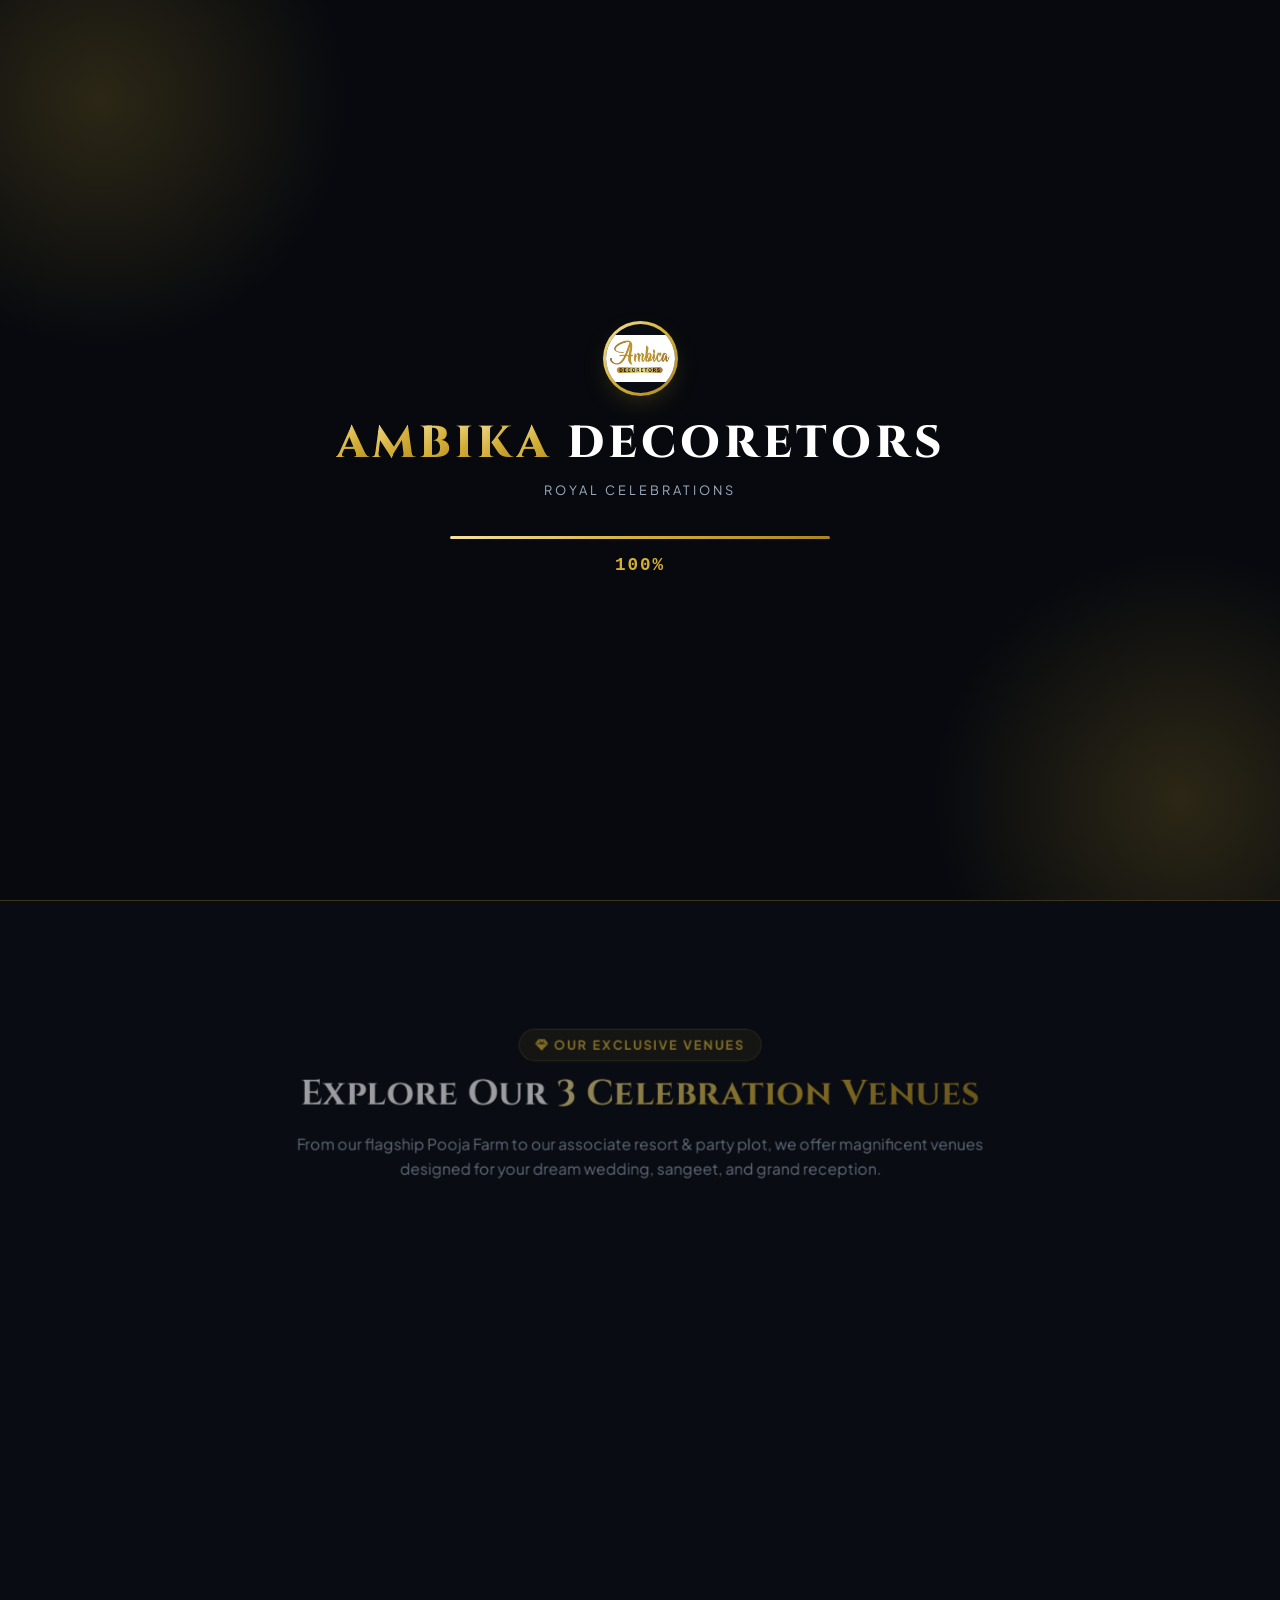
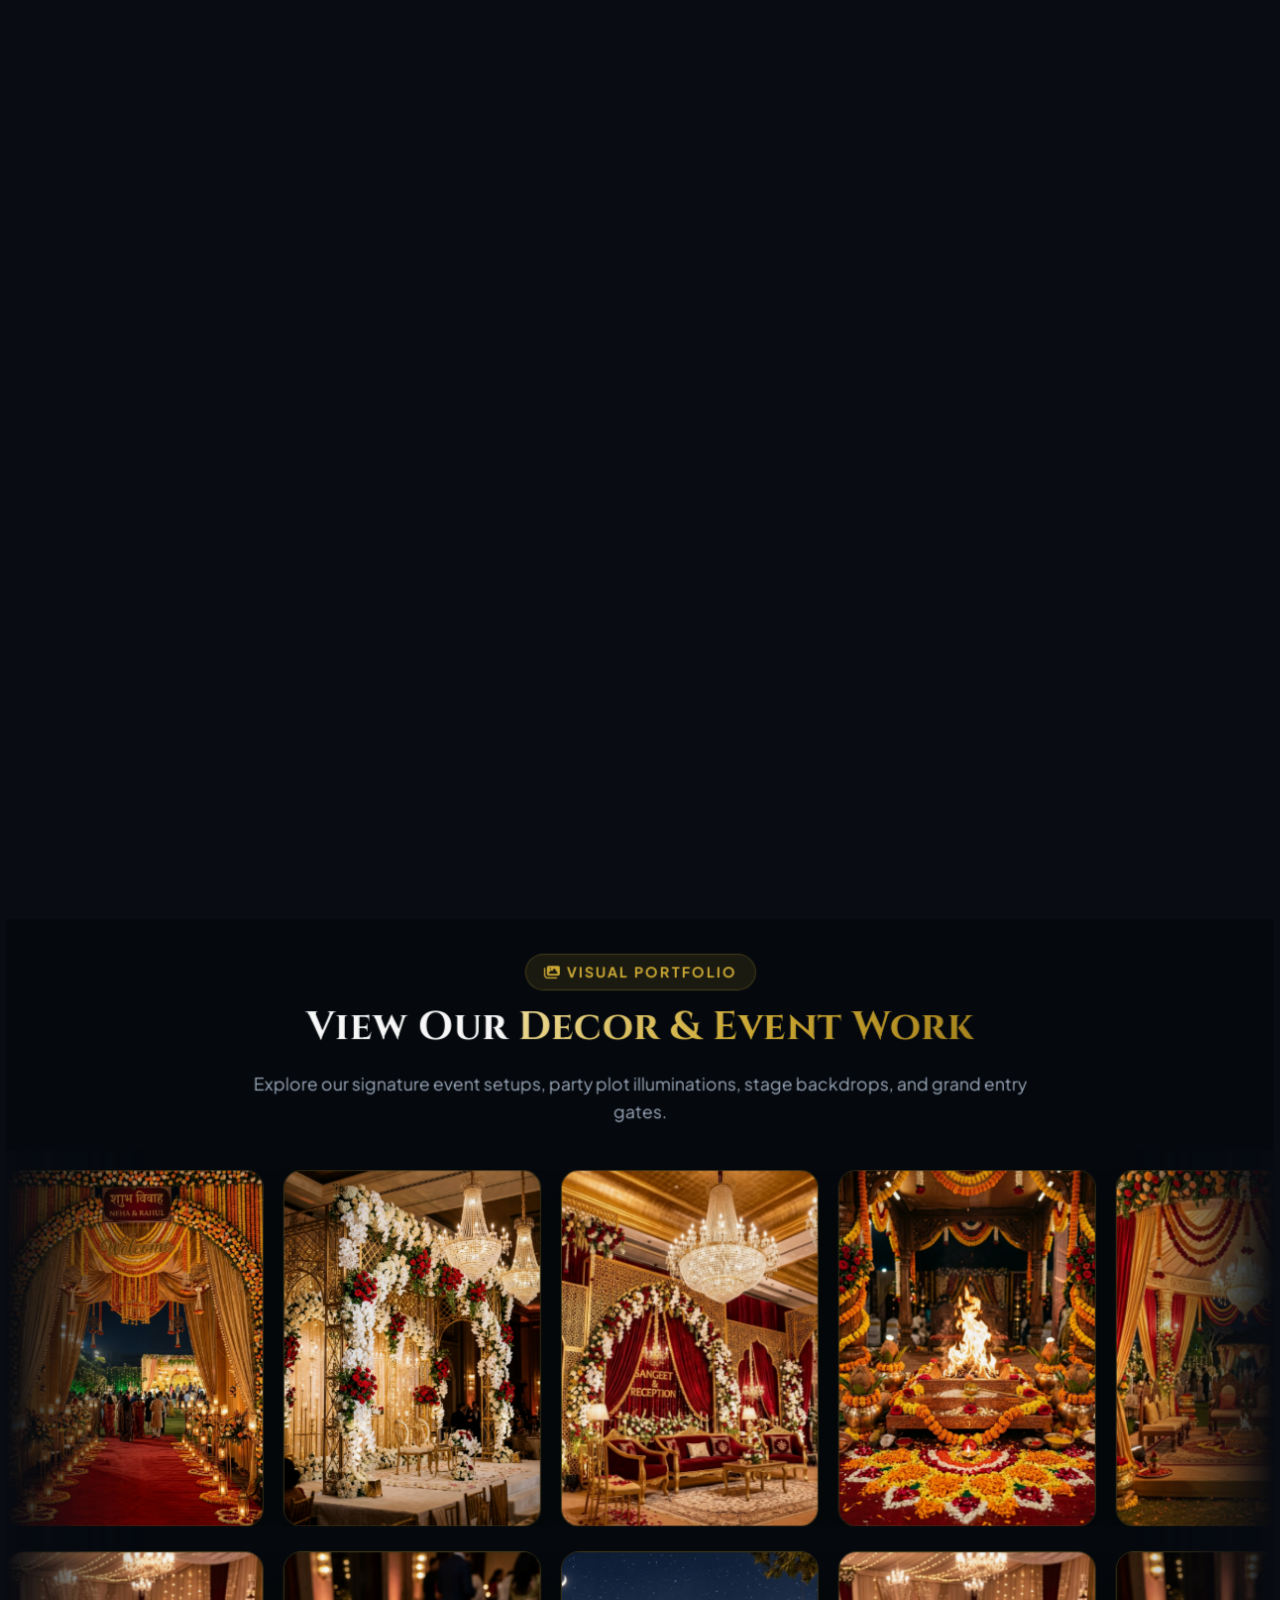
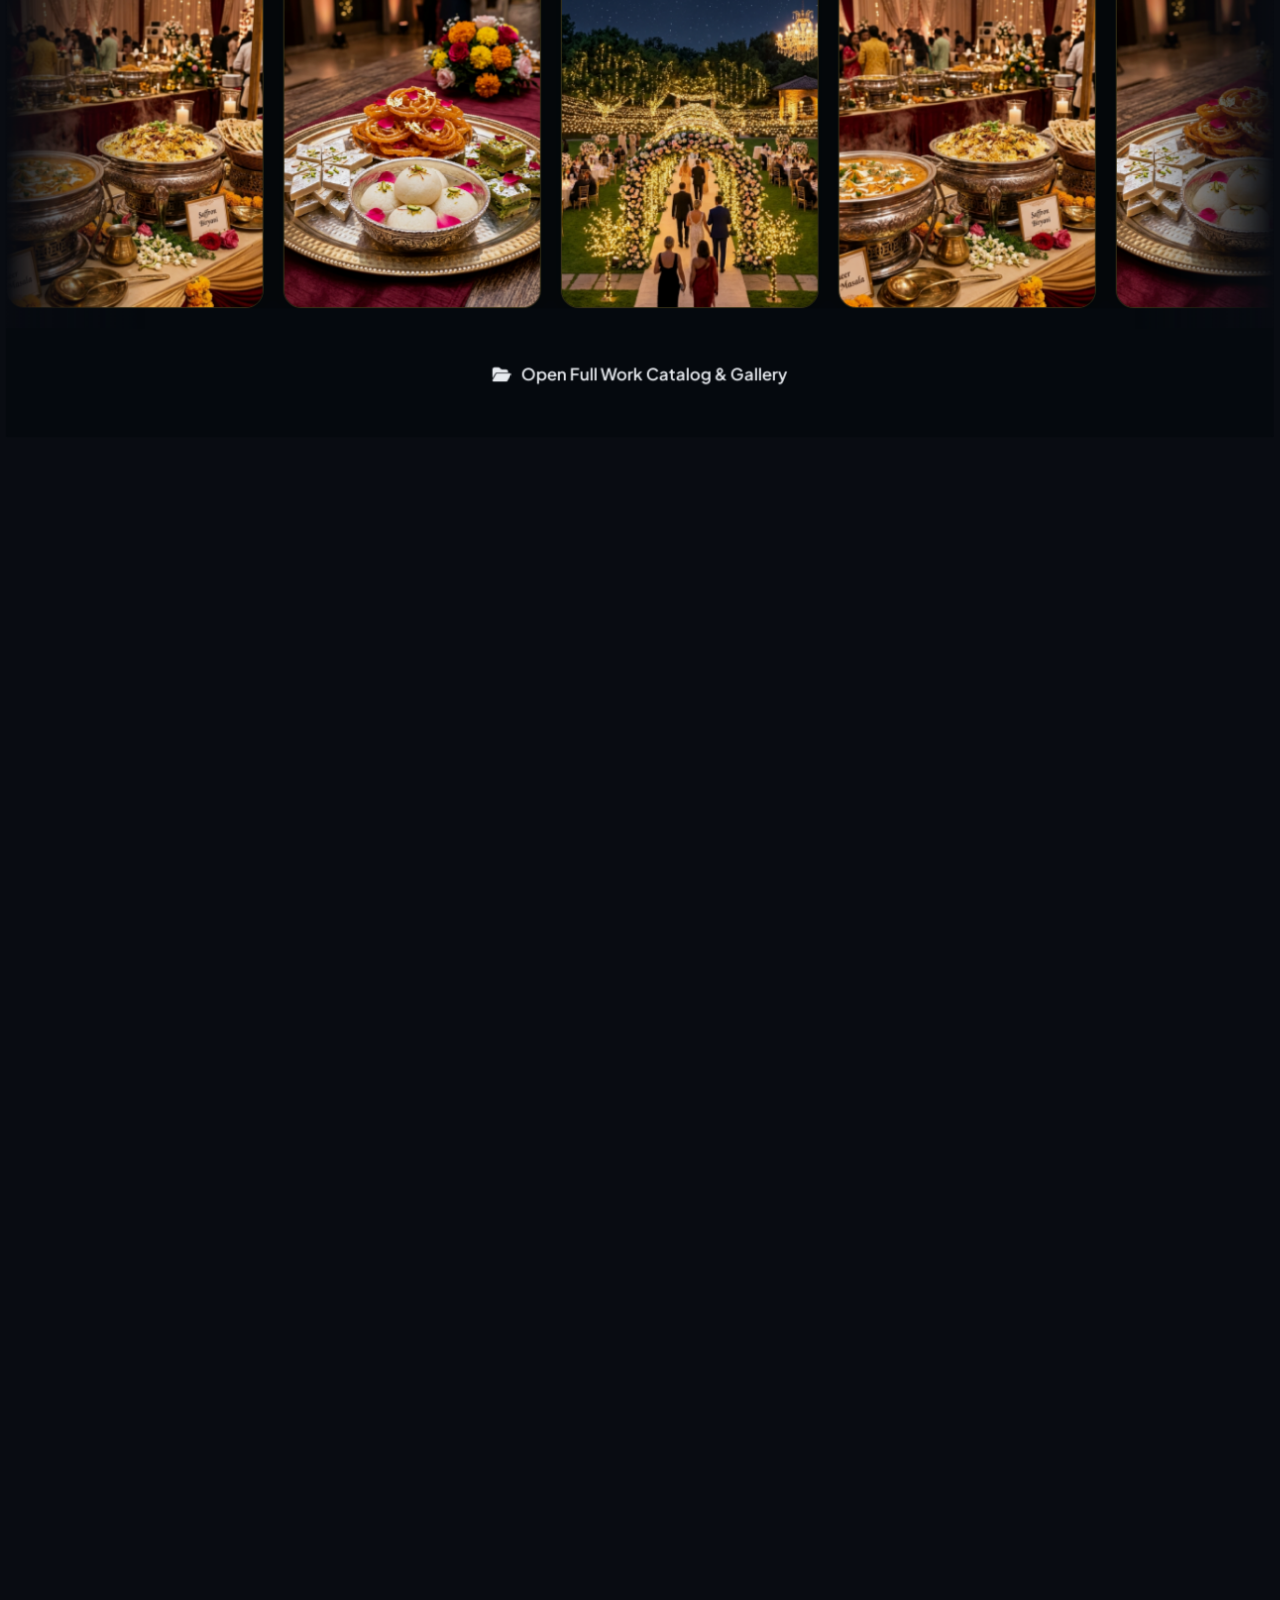
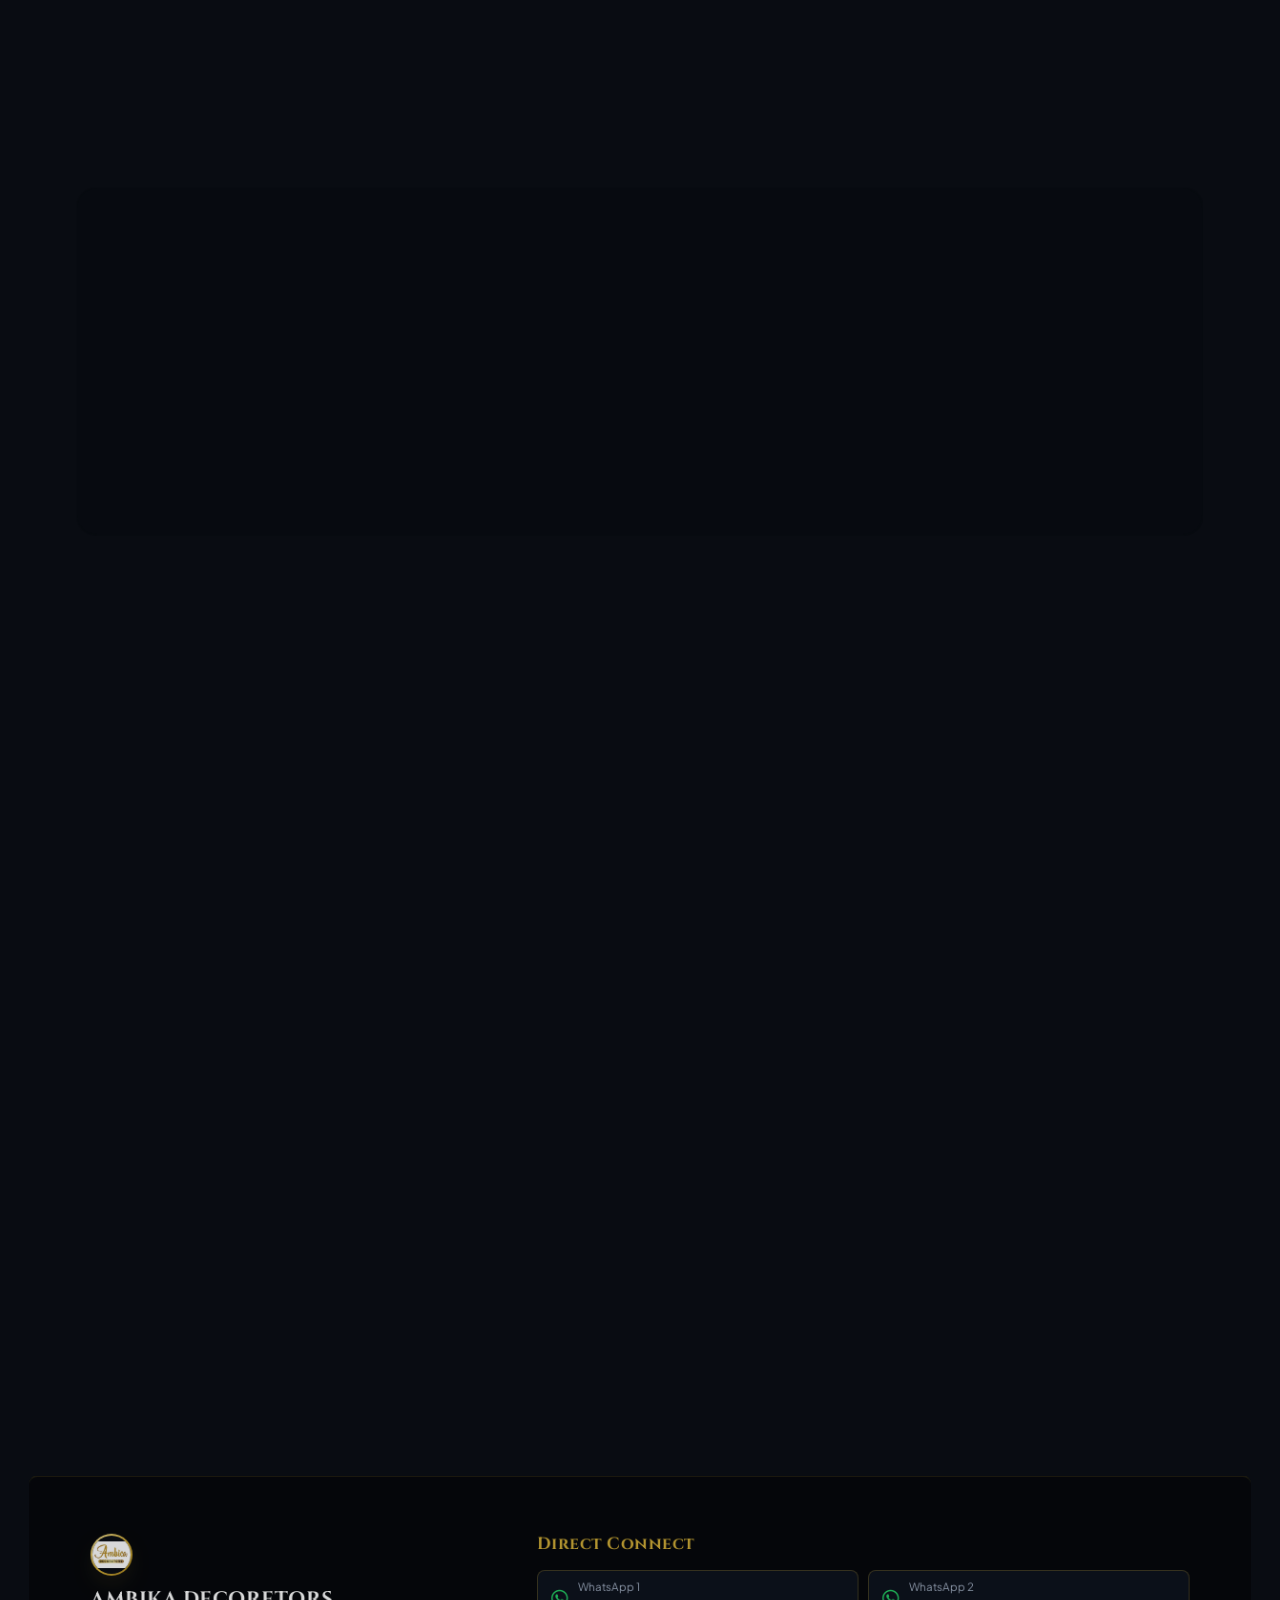
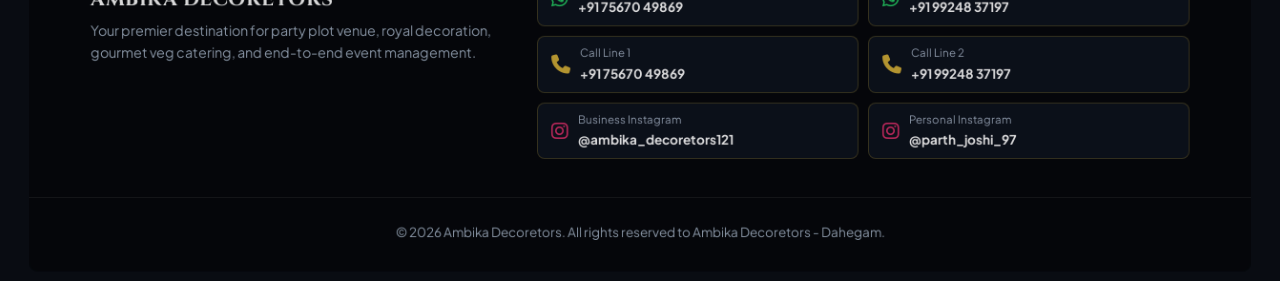
==== commit 878a83d3: "Configure vercel-php builder for admin panel execution and static routes" ====
--- a/index.html
+++ b/index.html
@@ -337,7 +337,7 @@
       </div>
       
       <div class="text-center margin-top-lg">
-        <a href="gallery.php" class="btn btn-gold glow-effect" style="font-size: 1.05rem; padding: 14px 32px;">
+        <a href="gallery.html" class="btn btn-gold glow-effect" style="font-size: 1.05rem; padding: 14px 32px;">
           <i class="fa-solid fa-folder-open"></i> Open Full Work Catalog & Gallery
         </a>
       </div>
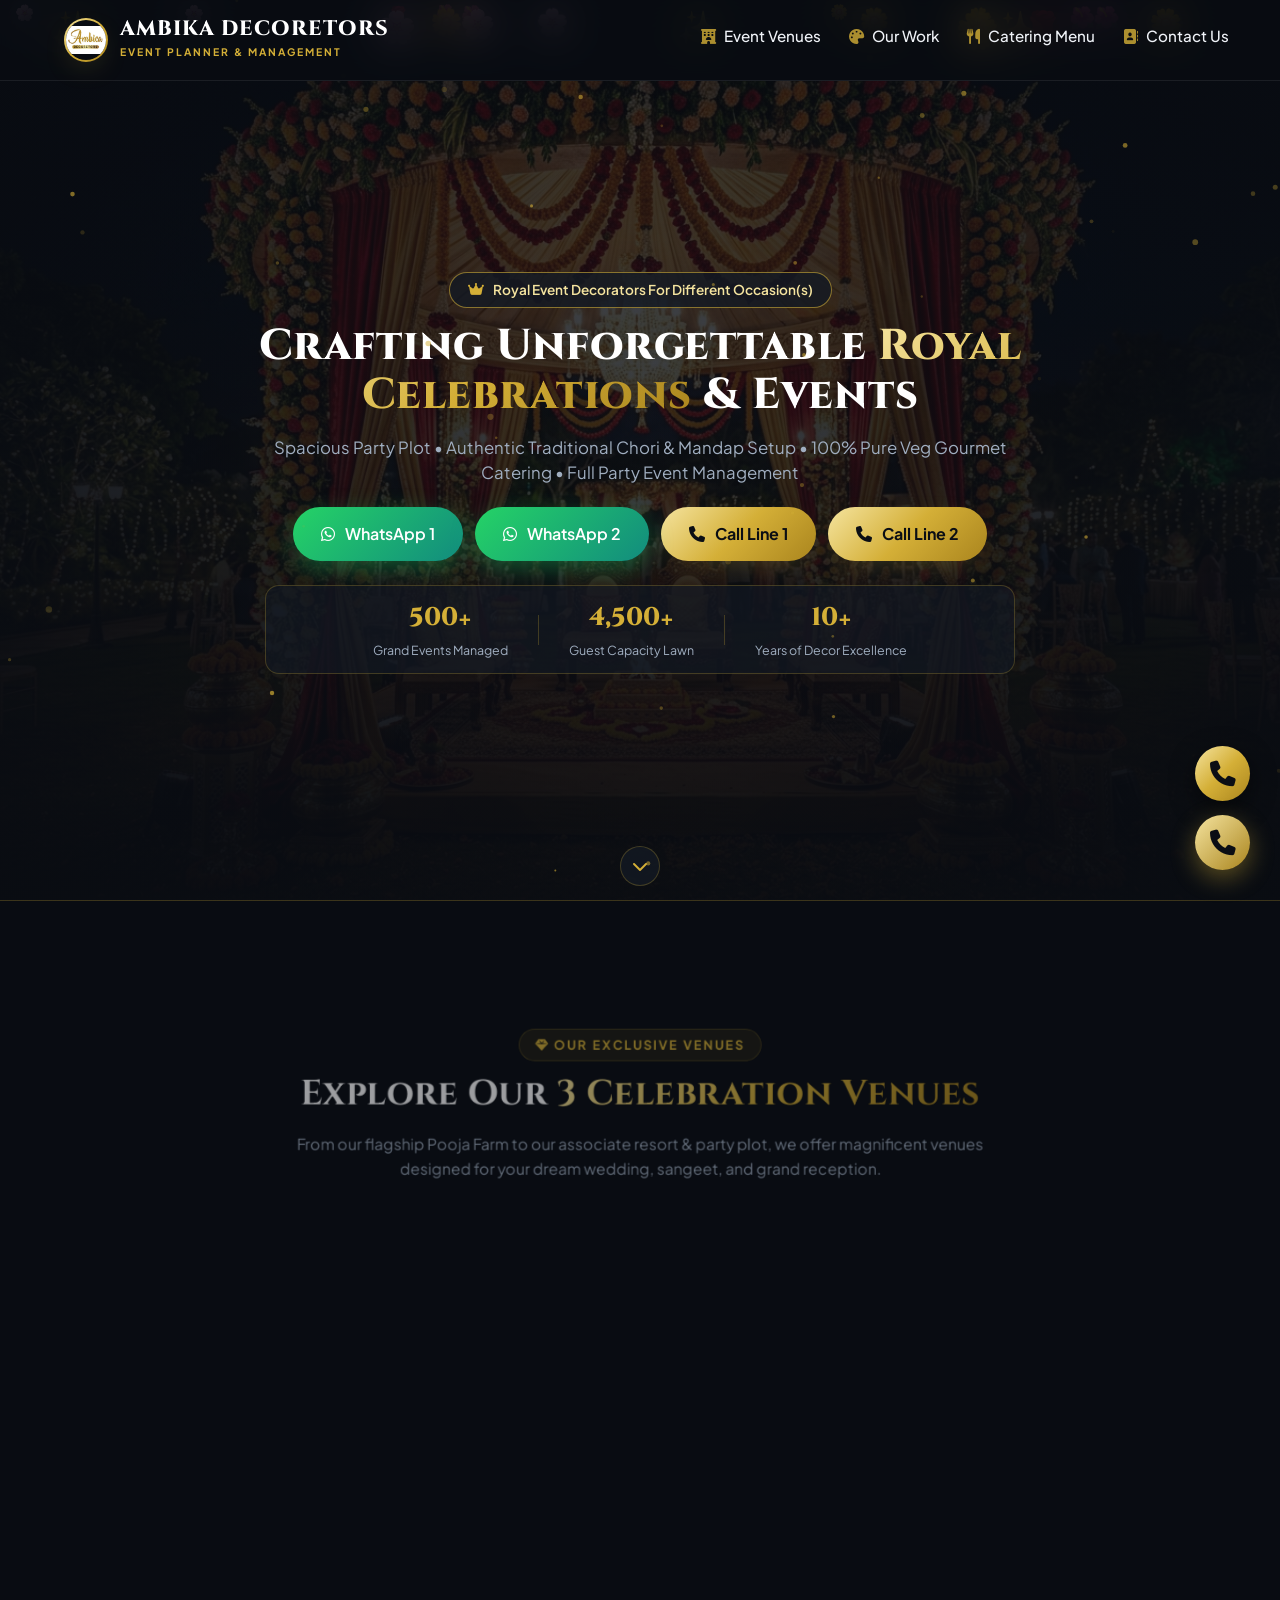
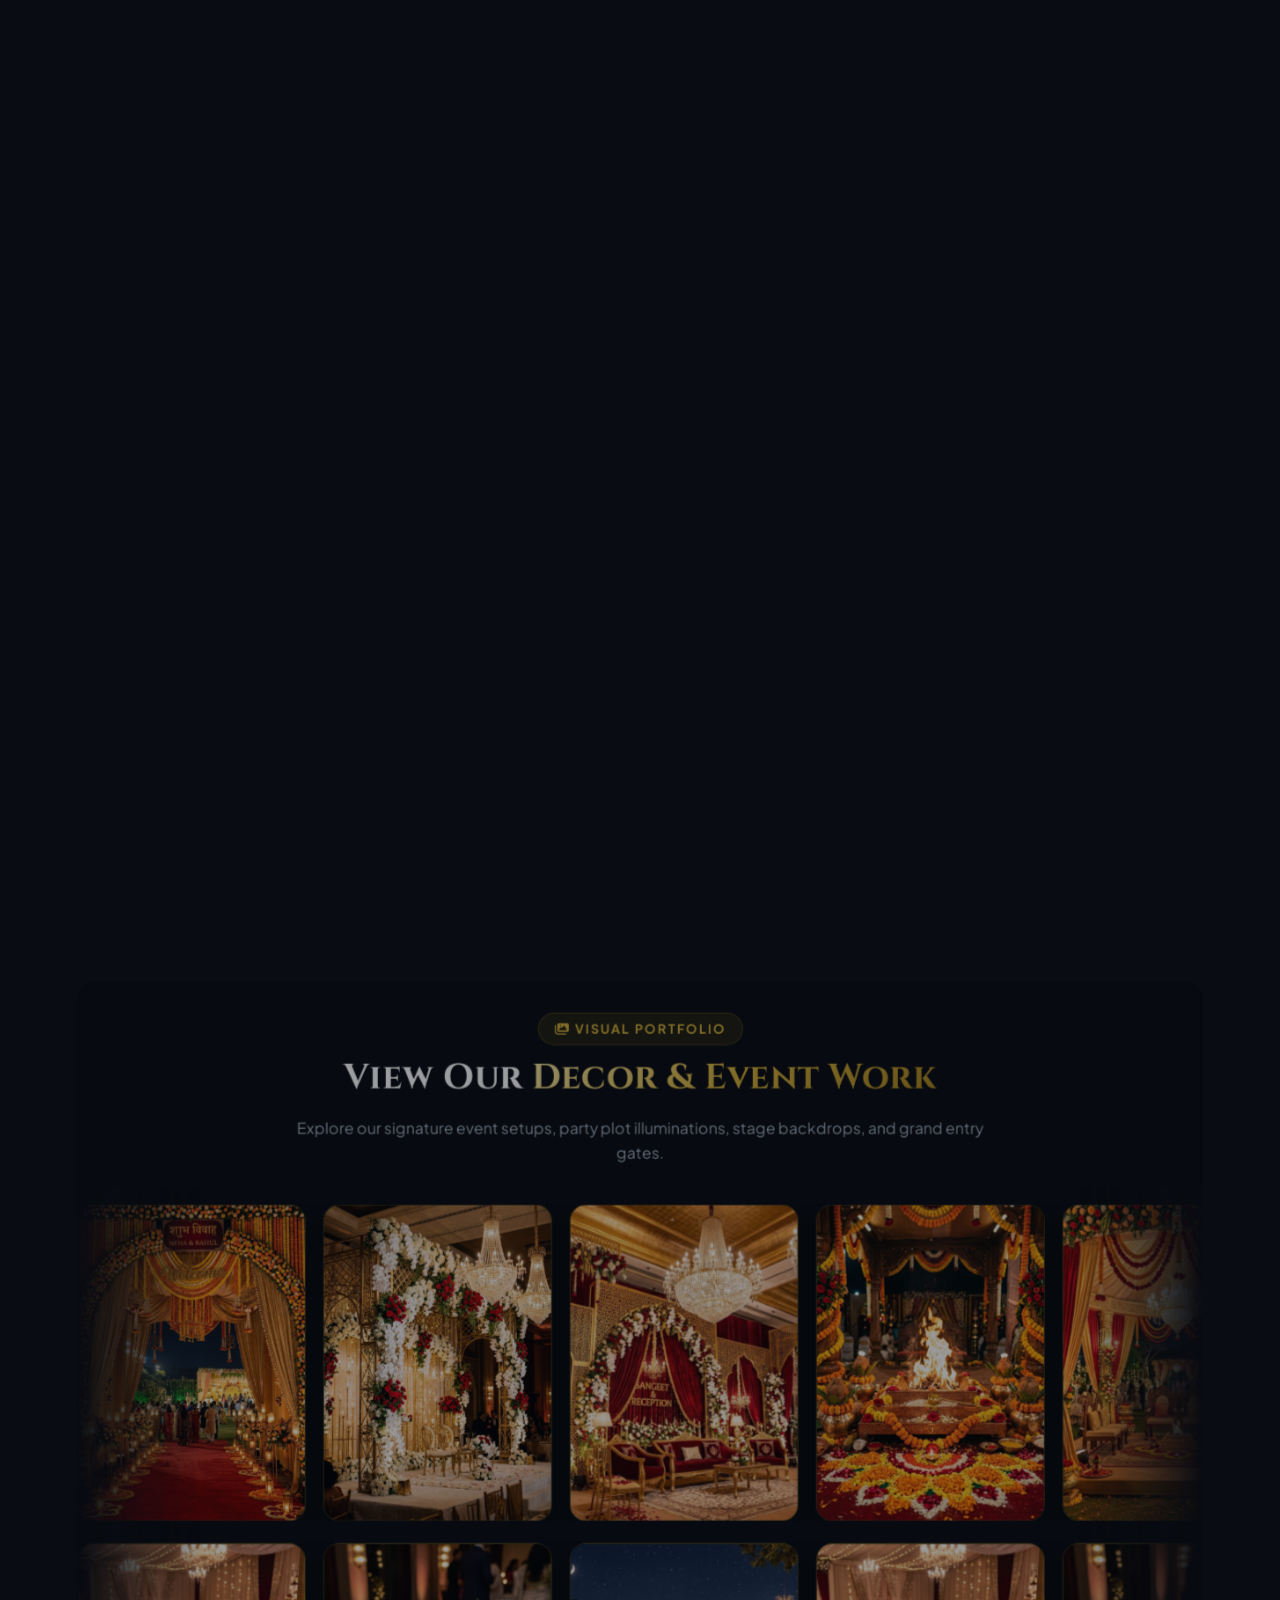
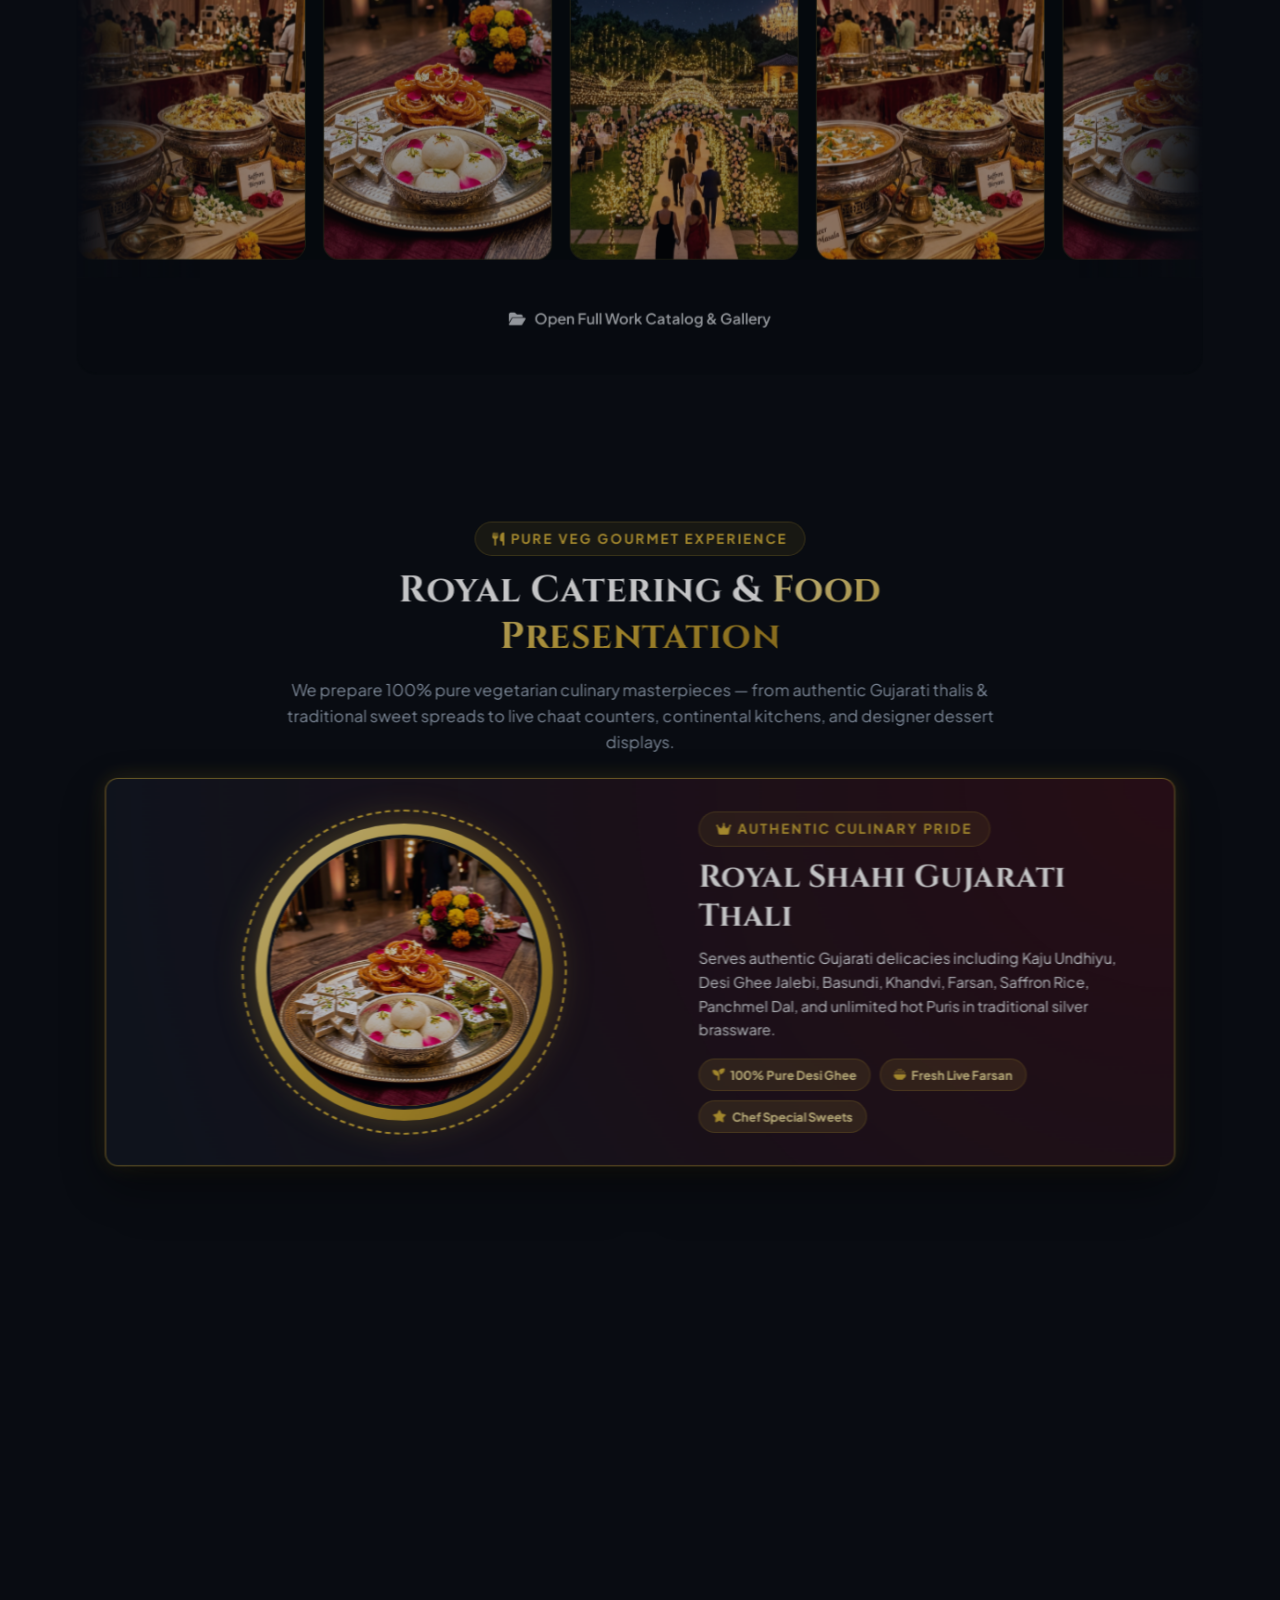
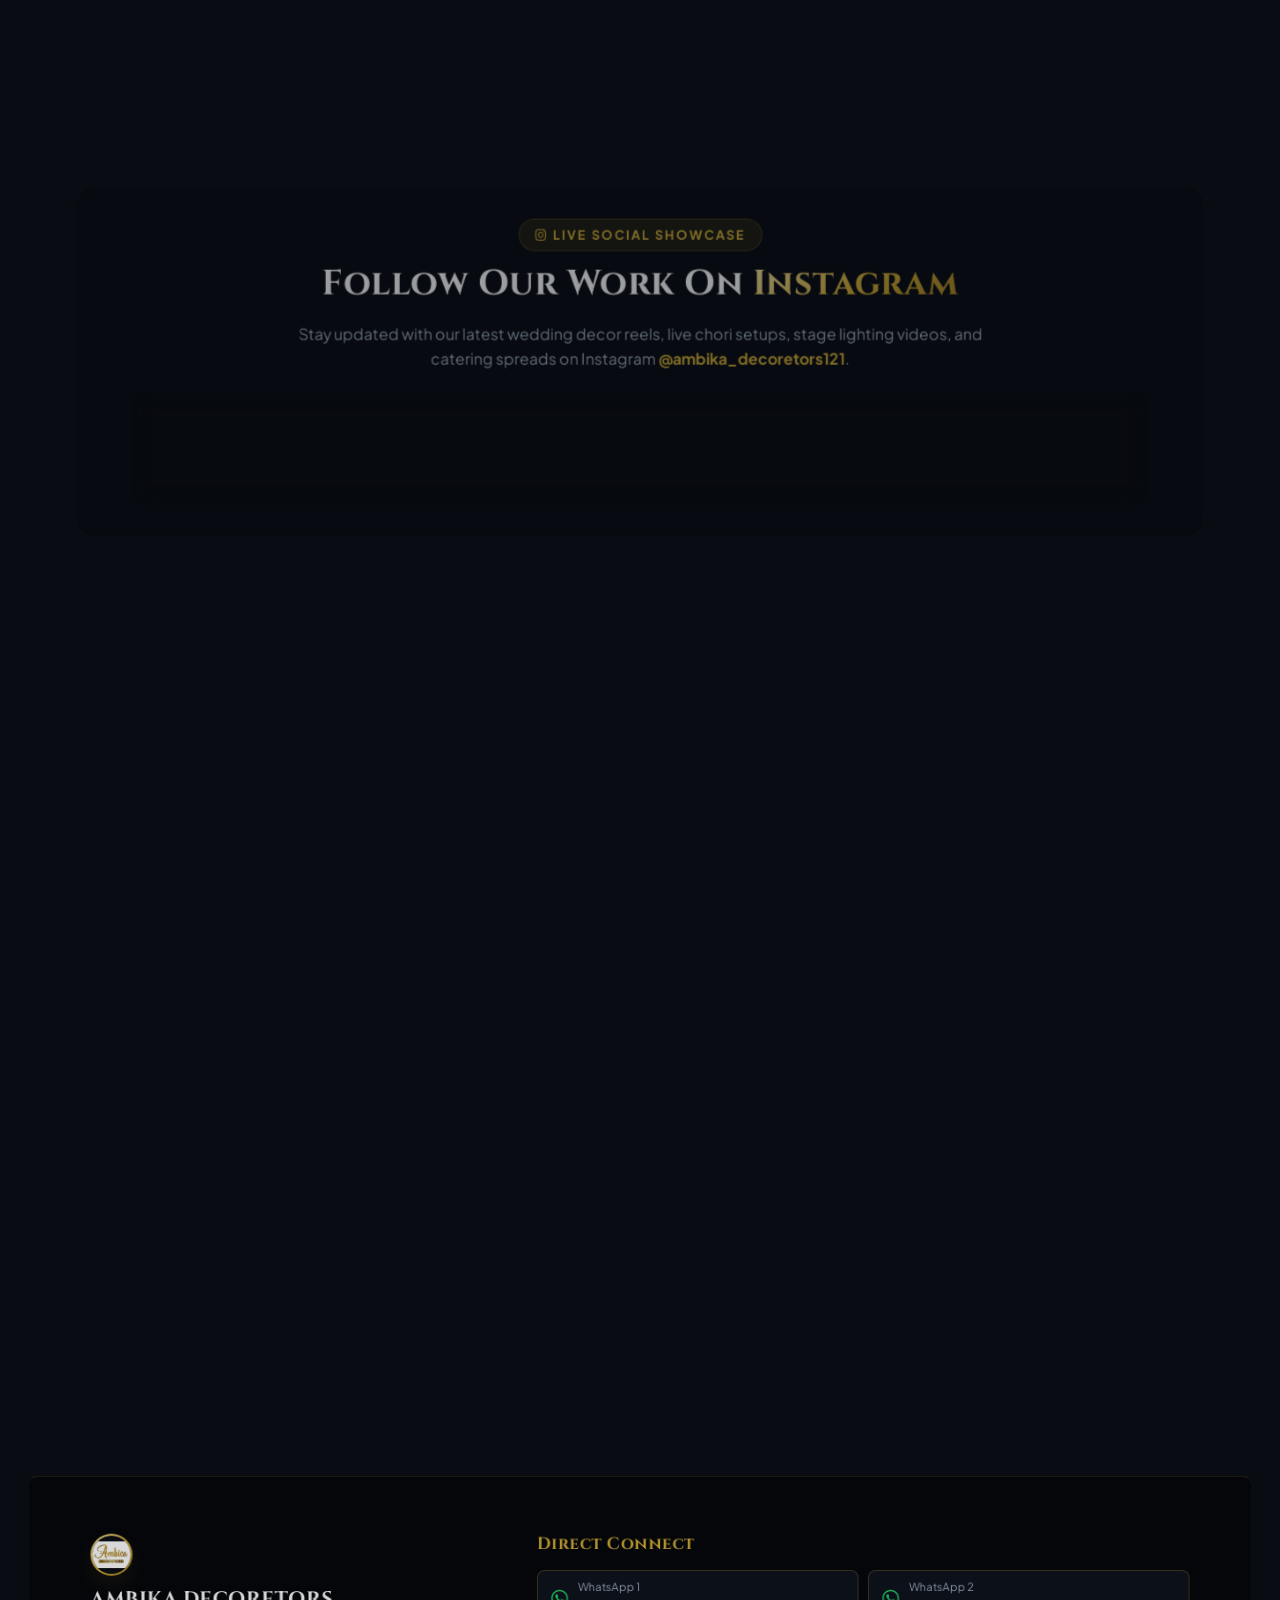
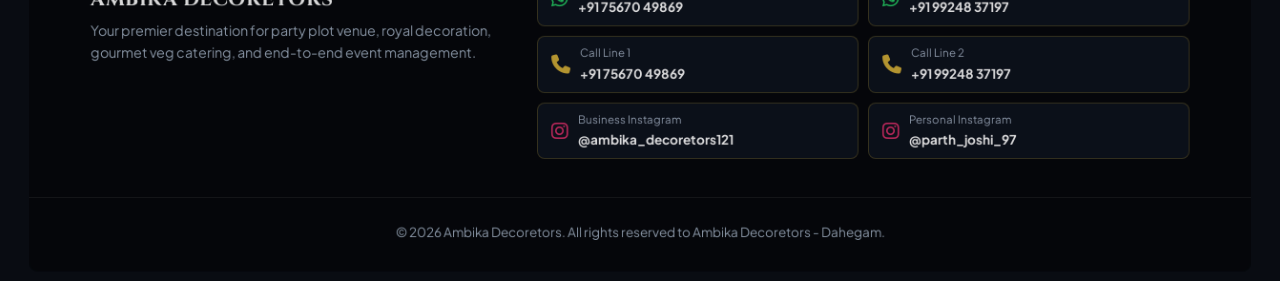
==== commit 3b6f4b97: "fix(lightbox): remove WhatsApp links and fix modal layout for desktop view" ====
--- a/index.html
+++ b/index.html
@@ -619,14 +619,6 @@
       <button class="lightbox-close" id="lightbox-close">&times;</button>
       <img src="" alt="" id="lightbox-img">
       <div class="lightbox-caption" id="lightbox-caption"></div>
-      <div class="lightbox-action">
-        <a href="https://wa.me/917567049869?text=Hi%20Ambika%20Decoration,%20I%20am%20interested%20in%20this%20exact%20decoration%20design!" target="_blank" class="btn btn-whatsapp-sm">
-          <i class="fa-brands fa-whatsapp"></i> WhatsApp Line 1
-        </a>
-        <a href="https://wa.me/919924837197?text=Hi%20Ambika%20Decoration,%20I%20am%20interested%20in%20this%20exact%20decoration%20design!" target="_blank" class="btn btn-whatsapp-sm">
-          <i class="fa-brands fa-whatsapp"></i> WhatsApp Line 2
-        </a>
-      </div>
     </div>
   </div>
 
--- a/styles.css
+++ b/styles.css
@@ -1682,44 +1682,67 @@
 
 .lightbox-content {
   position: relative;
-  max-width: 900px;
-  width: 100%;
+  max-width: min(90vw, 850px);
+  max-height: 90vh;
+  width: fit-content;
+  display: flex;
+  flex-direction: column;
+  align-items: center;
+  justify-content: center;
   background: var(--bg-card);
   border: 1px solid var(--border-gold);
-  border-radius: var(--radius-md);
-  padding: 20px;
+  border-radius: var(--radius-lg);
+  padding: 24px 20px 18px 20px;
   text-align: center;
+  box-shadow: 0 25px 50px rgba(0, 0, 0, 0.8), 0 0 35px rgba(212, 175, 55, 0.2);
+  margin: auto;
 }
 
 .lightbox-close {
   position: absolute;
-  top: 15px;
-  right: 20px;
-  background: none;
-  border: none;
+  top: 10px;
+  right: 10px;
+  width: 36px;
+  height: 36px;
+  background: rgba(15, 20, 30, 0.85);
+  border: 1.5px solid var(--gold-primary);
   color: var(--gold-primary);
-  font-size: 2rem;
+  border-radius: 50%;
+  font-size: 1.3rem;
+  line-height: 1;
+  display: flex;
+  align-items: center;
+  justify-content: center;
   cursor: pointer;
+  transition: all 0.25s ease;
+  z-index: 20;
+  box-shadow: 0 4px 12px rgba(0, 0, 0, 0.5);
+}
+
+.lightbox-close:hover {
+  background: var(--gold-primary);
+  color: #0b0e14;
+  transform: scale(1.1) rotate(90deg);
 }
 
 #lightbox-img {
-  width: 100%;
-  max-height: 65vh;
+  max-width: min(85vw, 750px);
+  max-height: 72vh;
+  width: auto;
+  height: auto;
+  display: block;
   object-fit: contain;
   border-radius: var(--radius-sm);
+  box-shadow: 0 6px 20px rgba(0, 0, 0, 0.5);
 }
 
 .lightbox-caption {
   font-family: var(--font-heading);
-  color: #fff;
-  font-size: 1.2rem;
-  margin: 15px 0 10px 0;
-}
-
-.lightbox-action {
-  display: flex;
-  justify-content: center;
-  margin-top: 15px;
+  color: var(--gold-light);
+  font-size: 1.1rem;
+  font-weight: 500;
+  margin: 12px 0 4px 0;
+  letter-spacing: 0.5px;
 }
 
 /* Floating Actions */
@@ -2084,4 +2107,19 @@
     font-size: 0.75rem;
     gap: 6px 10px;
   }
-}
+  .lightbox-content {
+    padding: 16px 12px 14px 12px;
+    max-width: 95vw;
+  }
+  .lightbox-close {
+    top: 6px;
+    right: 6px;
+    width: 32px;
+    height: 32px;
+    font-size: 1.1rem;
+  }
+  #lightbox-img {
+    max-width: 90vw;
+    max-height: 70vh;
+  }
+}
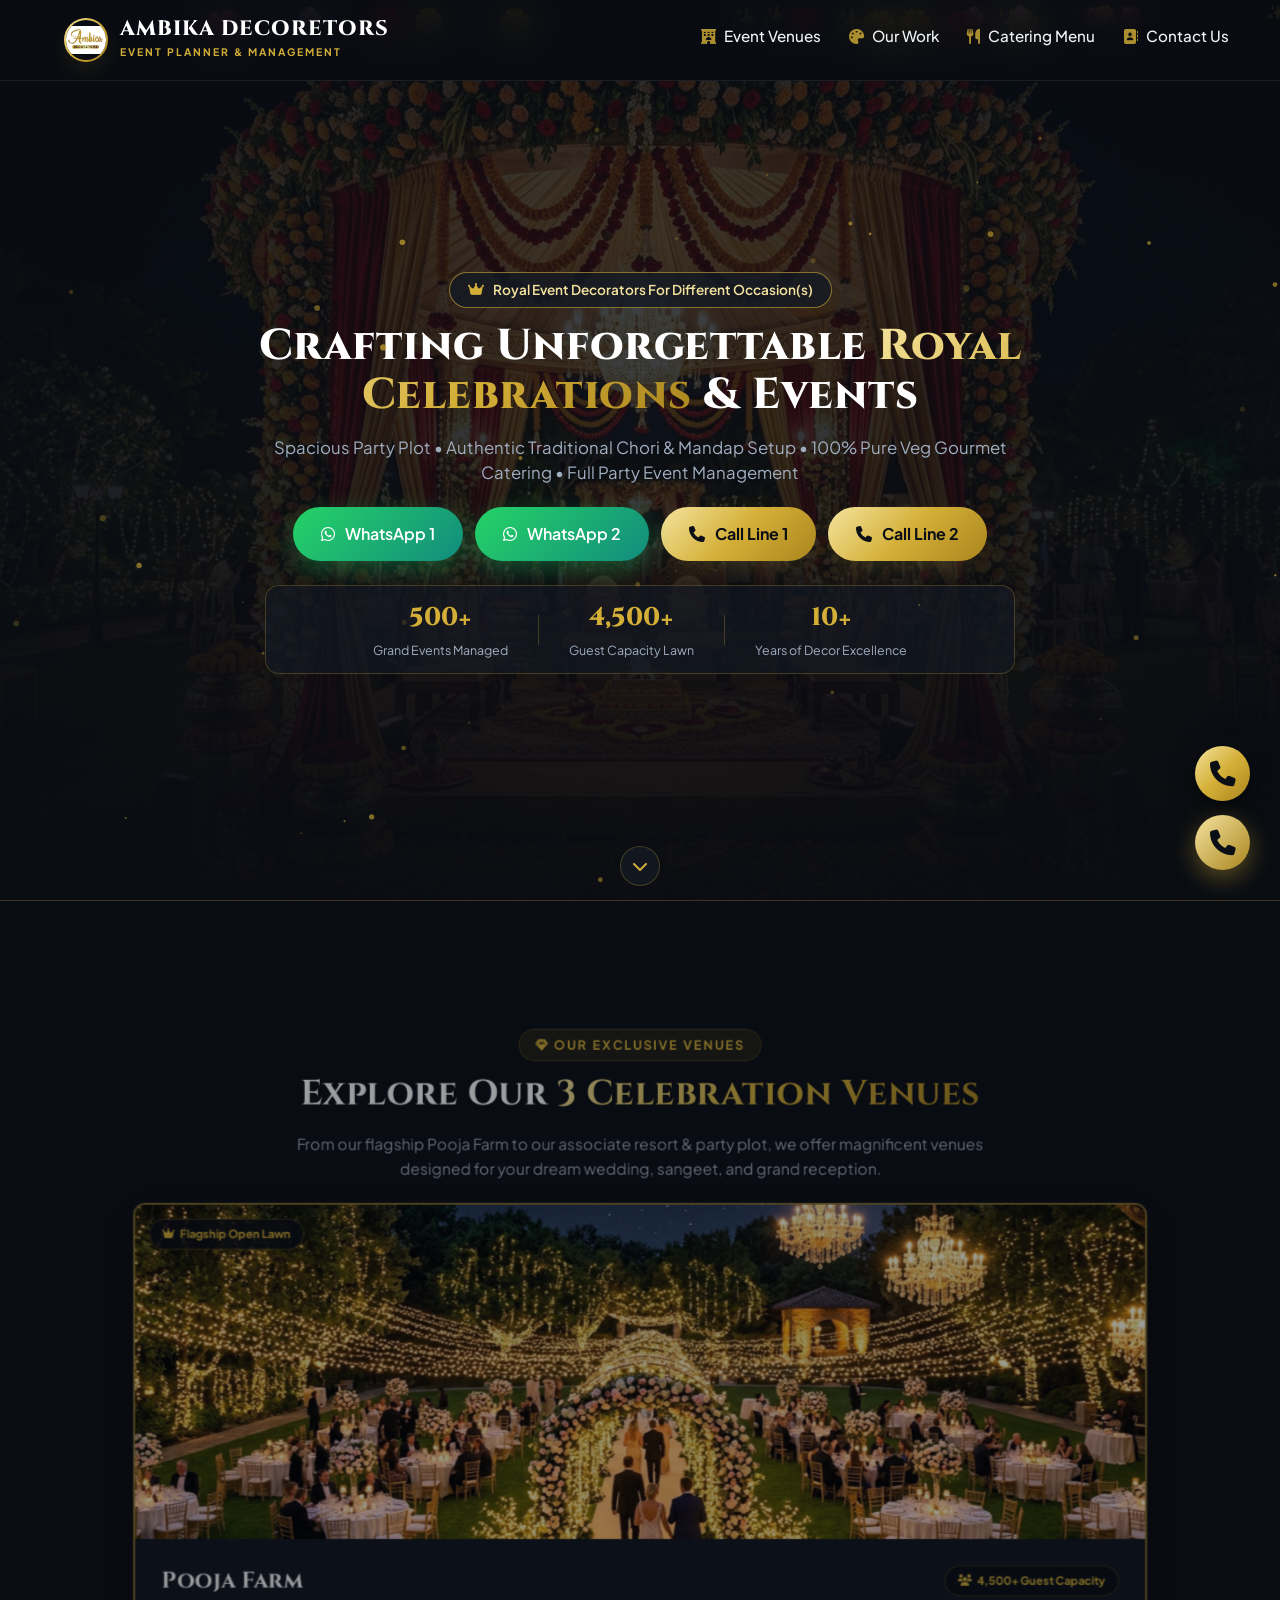
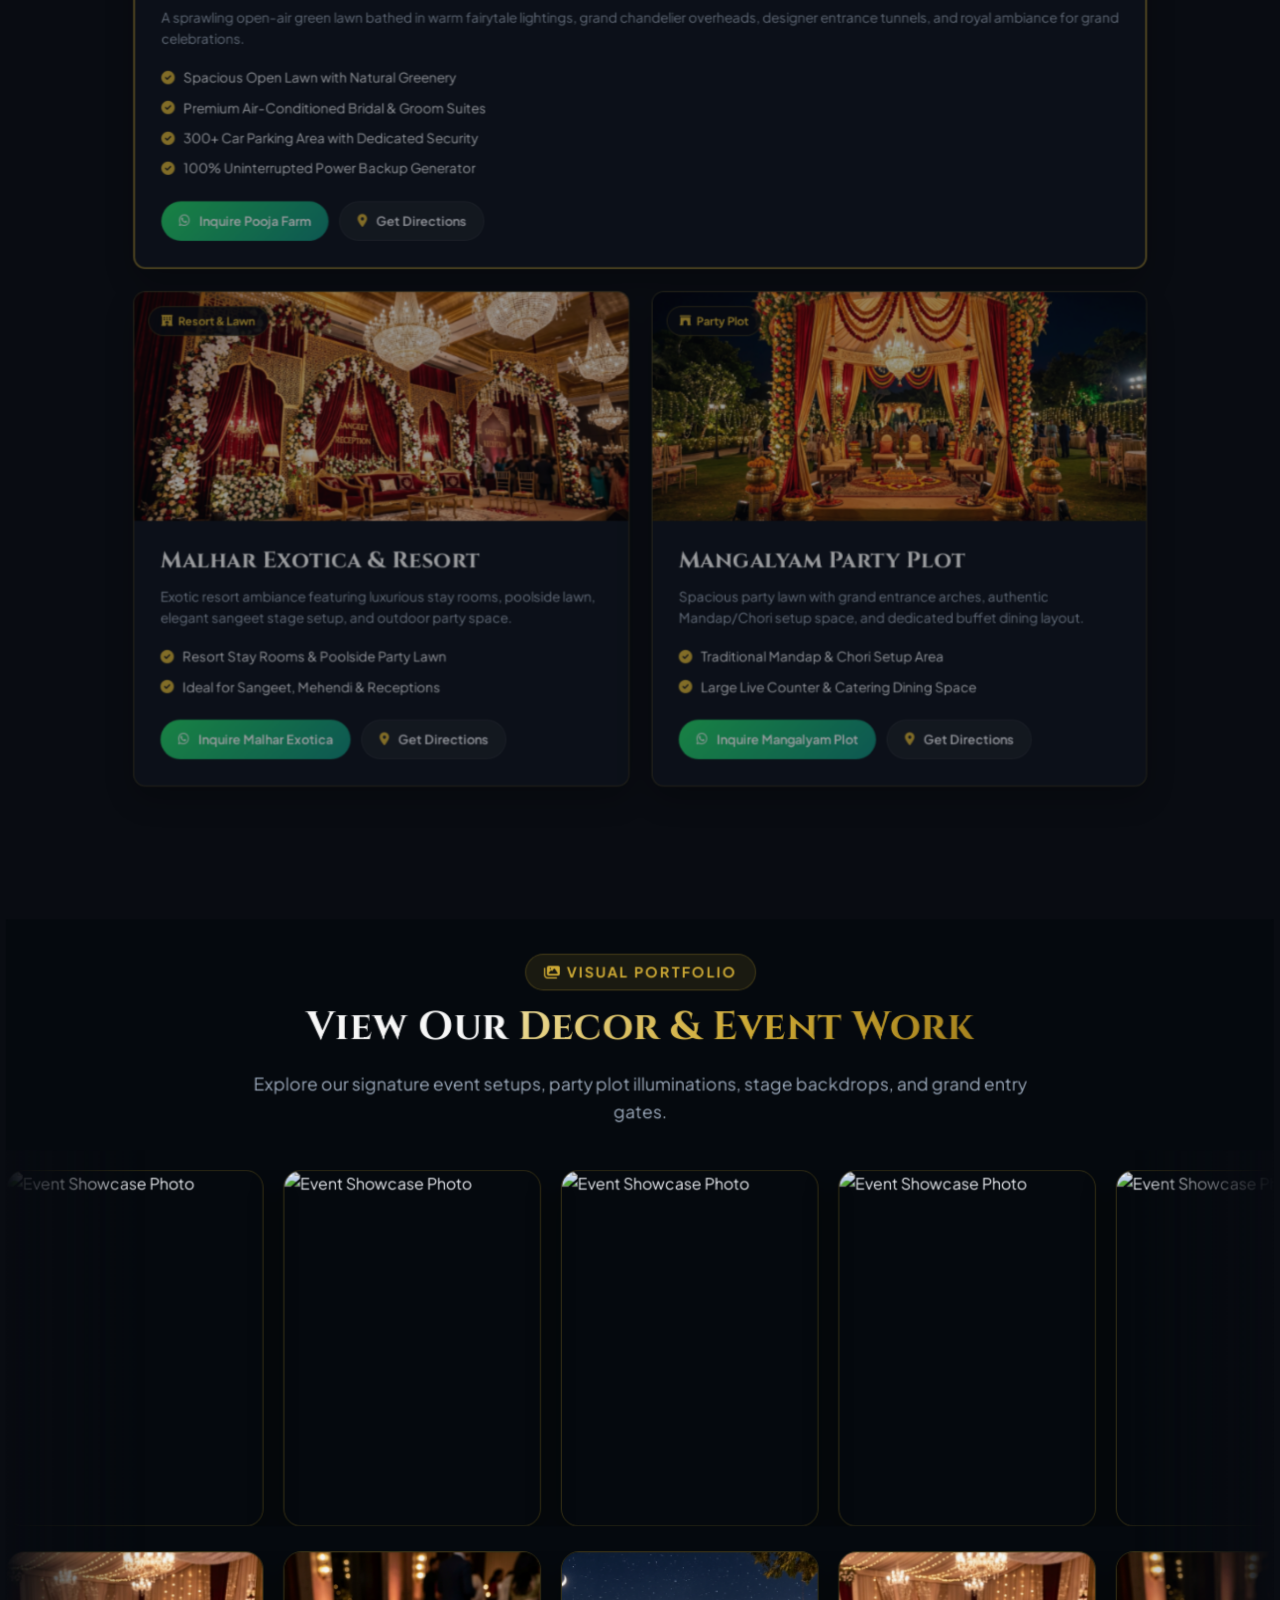
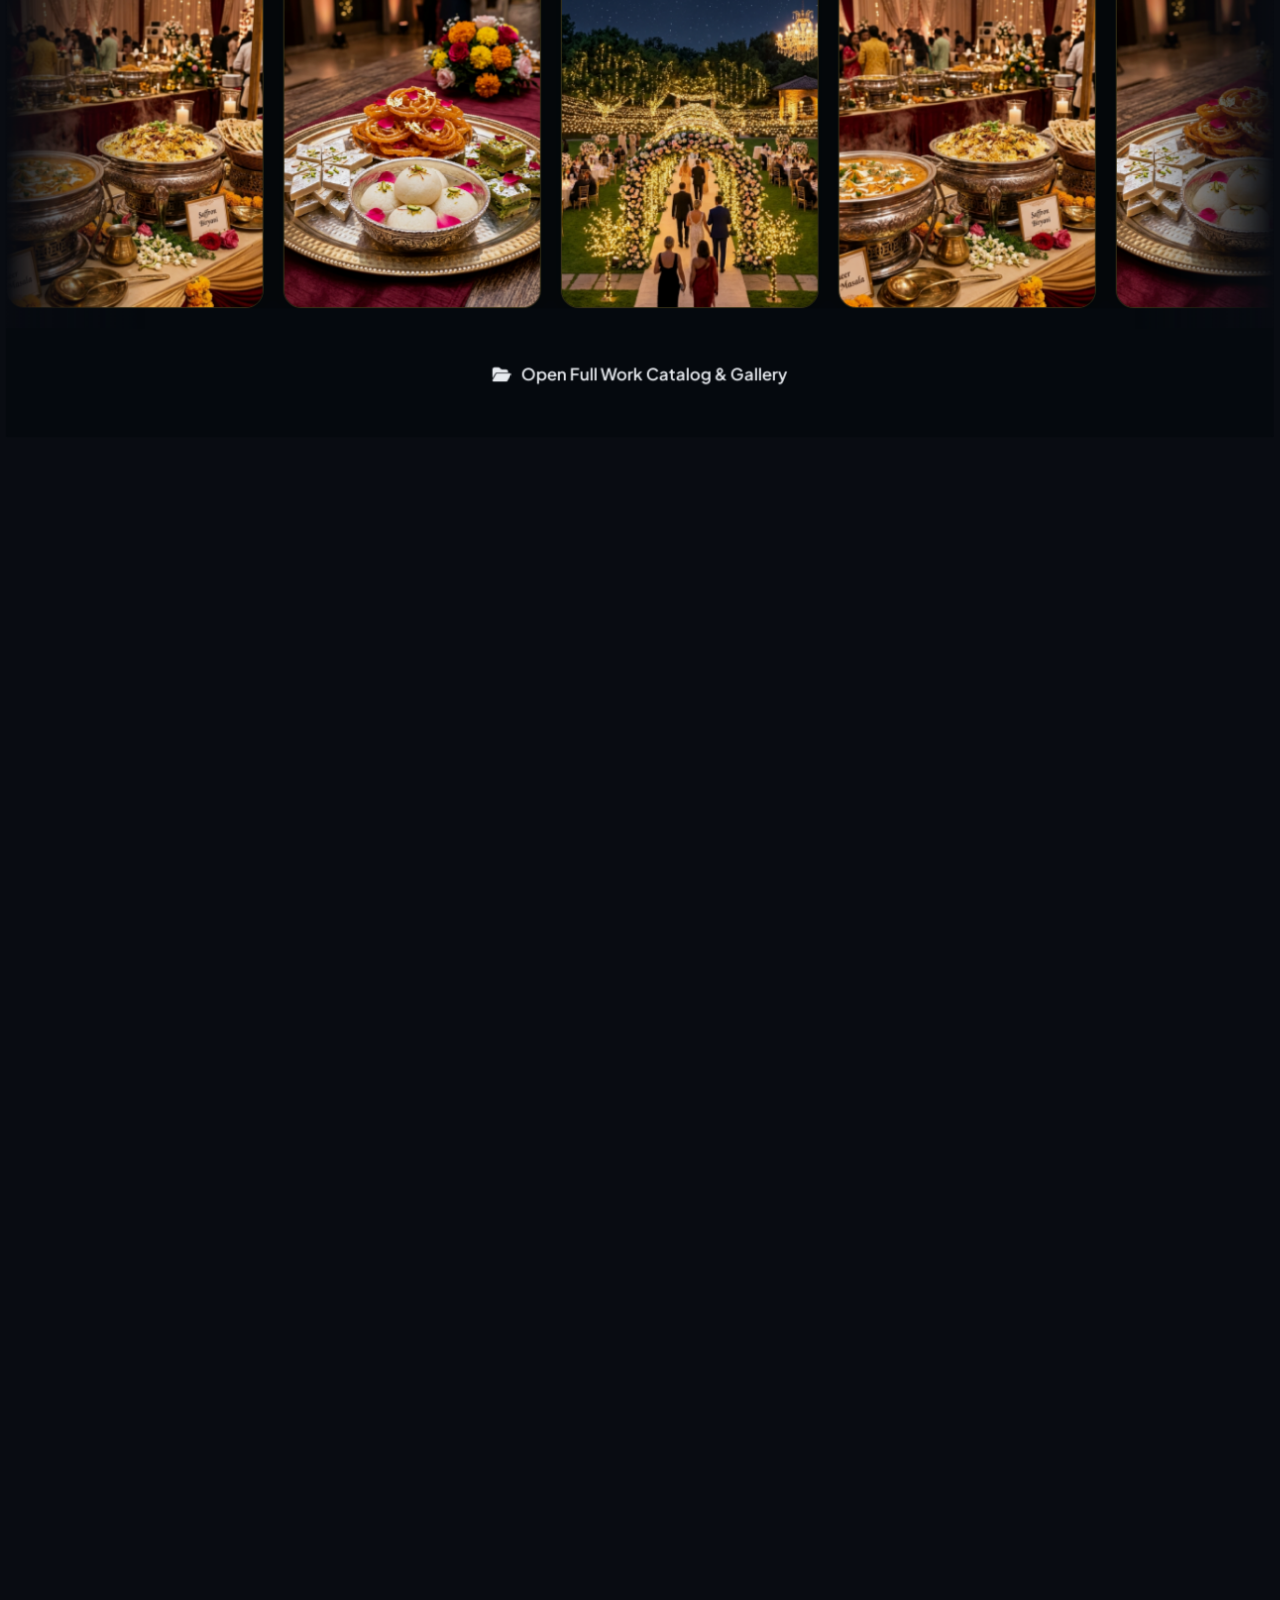
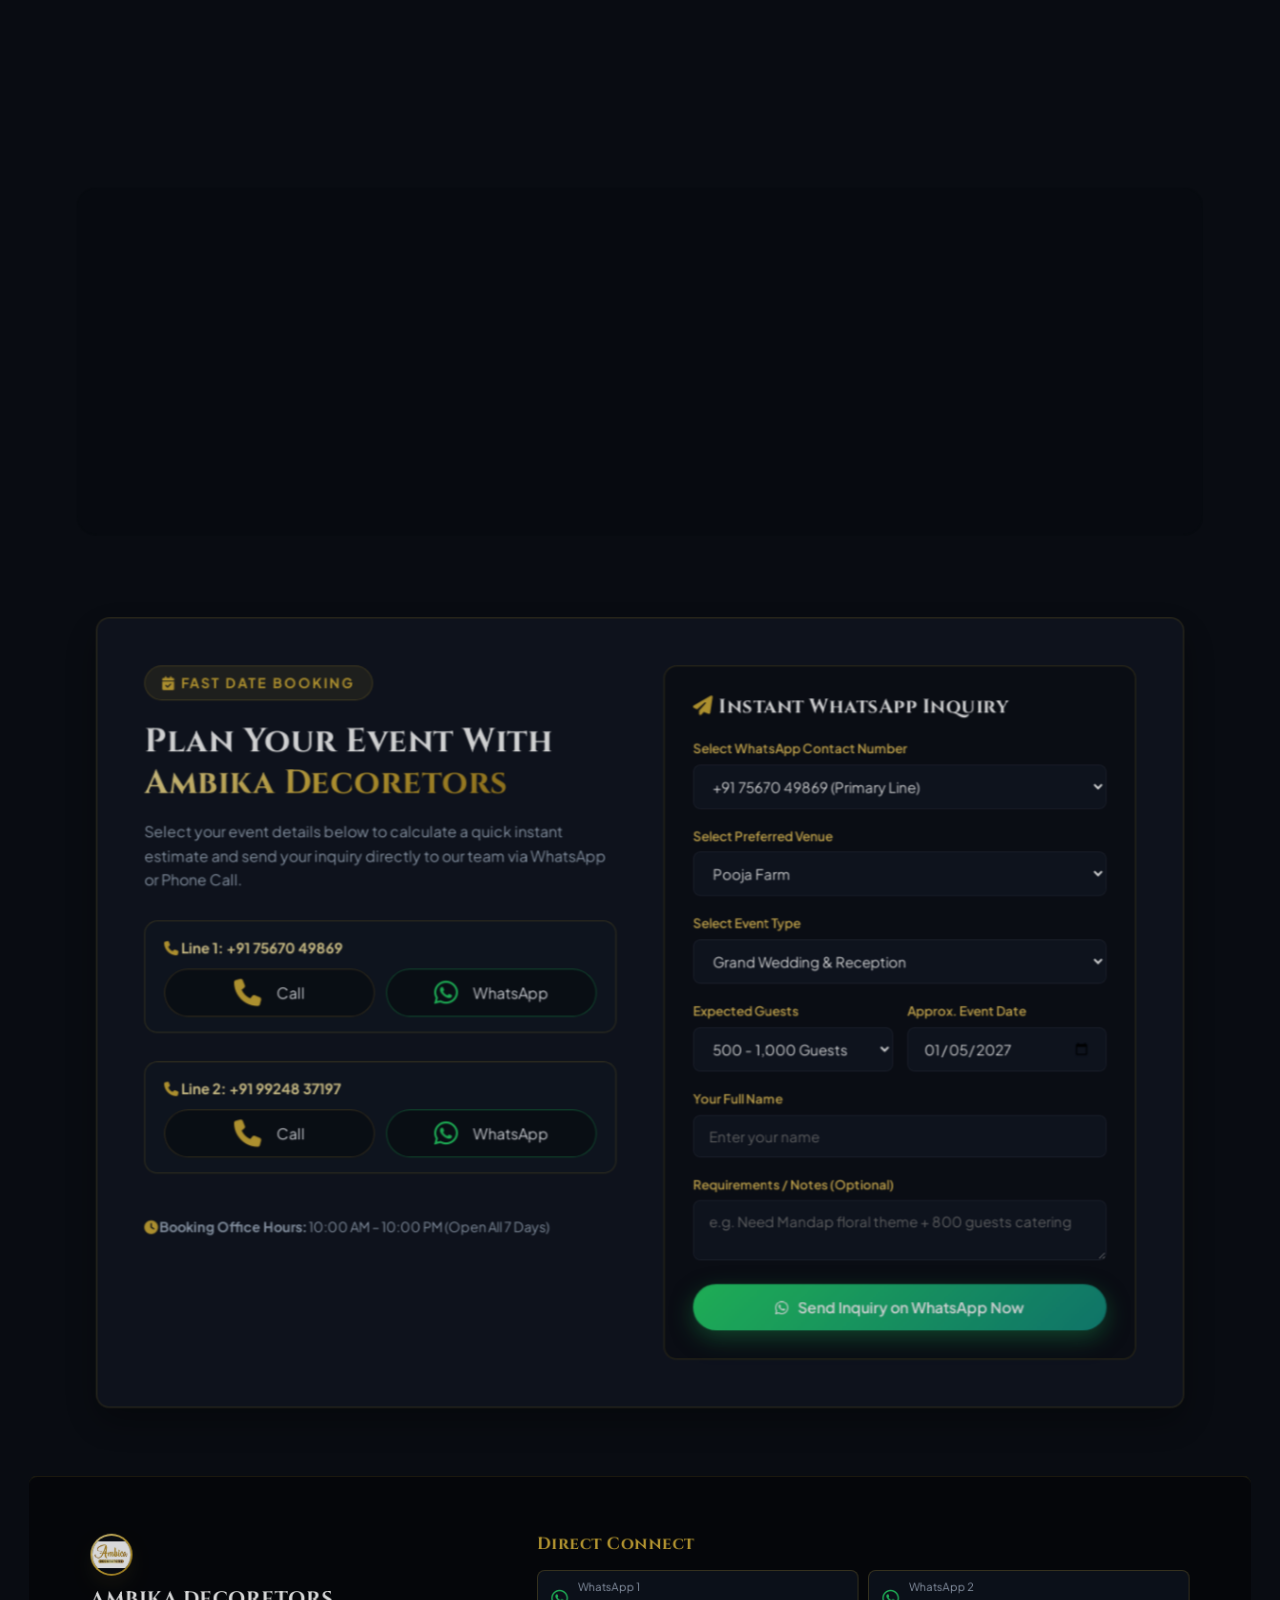
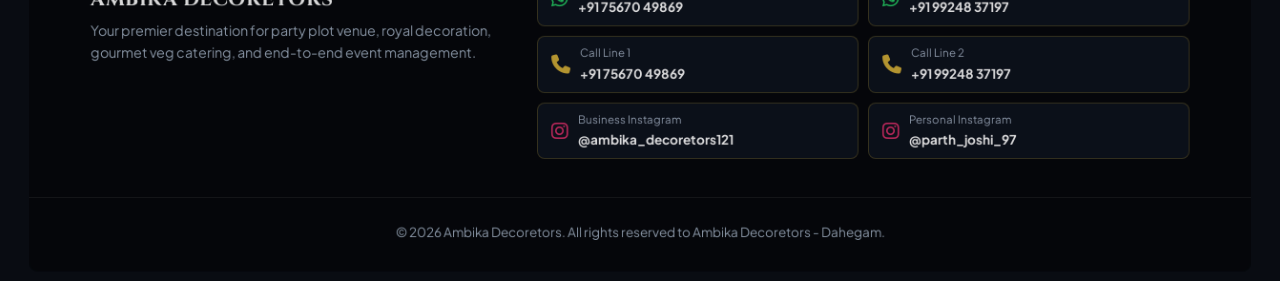
==== commit 63b8da3a: "feat: dynamic gallery (row1+row2 only), video player modal with prev/next nav, delete gallery.html, " ====
--- a/index.html
+++ b/index.html
@@ -337,7 +337,7 @@
       </div>
       
       <div class="text-center margin-top-lg">
-        <a href="gallery.html" class="btn btn-gold glow-effect" style="font-size: 1.05rem; padding: 14px 32px;">
+        <a href="gallery.php" class="btn btn-gold glow-effect" style="font-size: 1.05rem; padding: 14px 32px;">
           <i class="fa-solid fa-folder-open"></i> Open Full Work Catalog & Gallery
         </a>
       </div>
